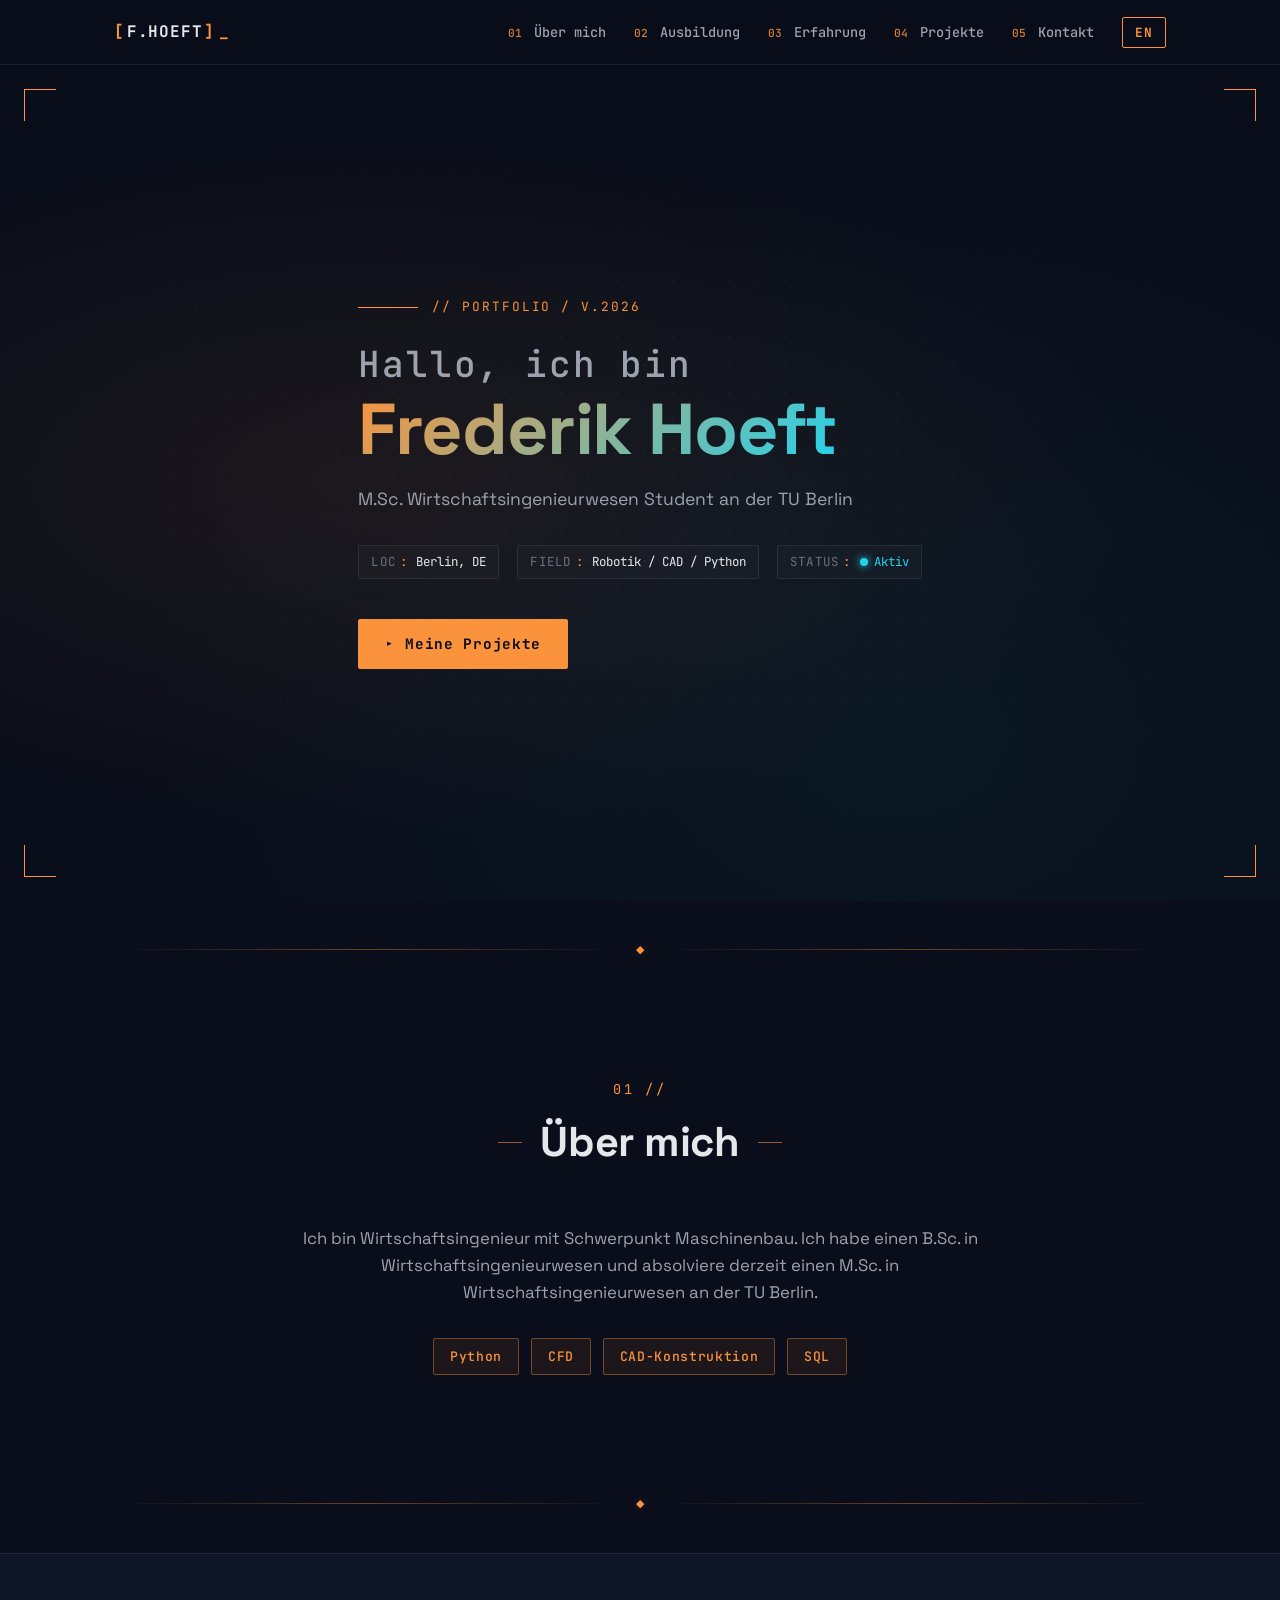
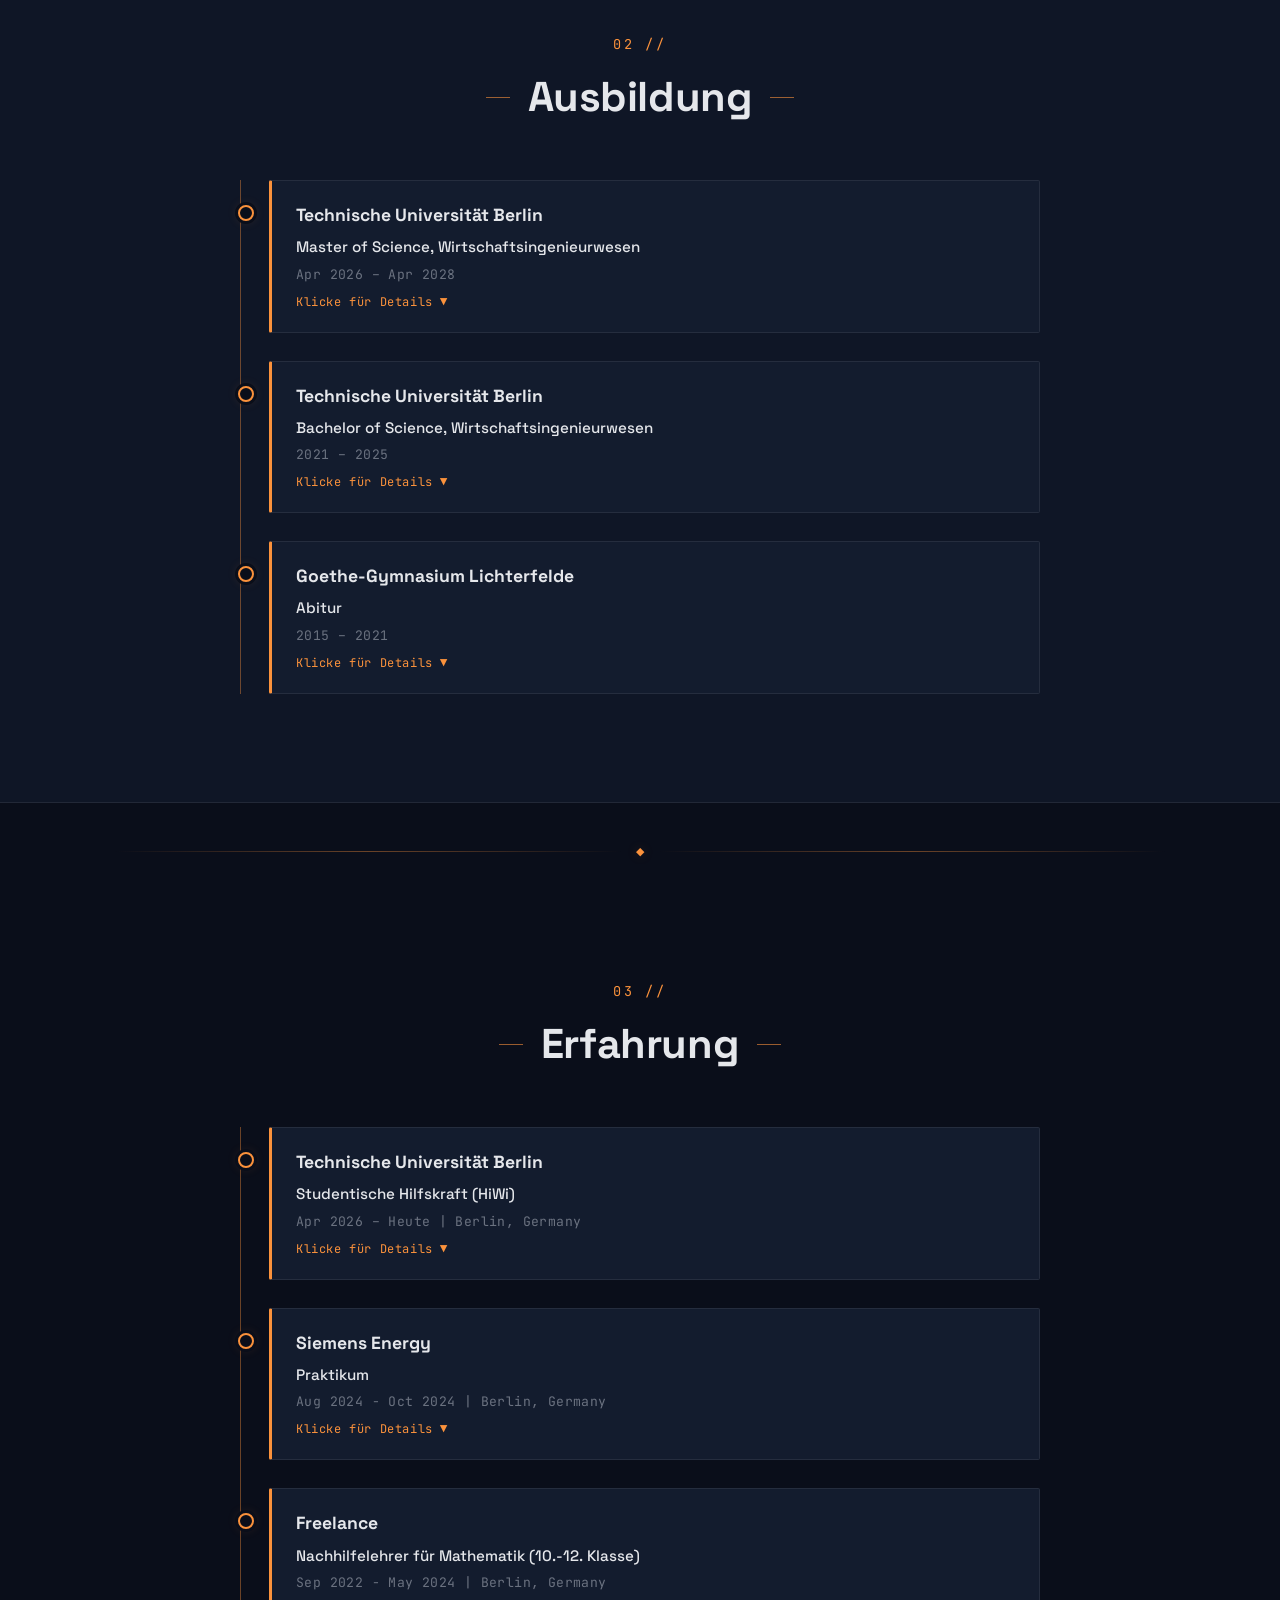
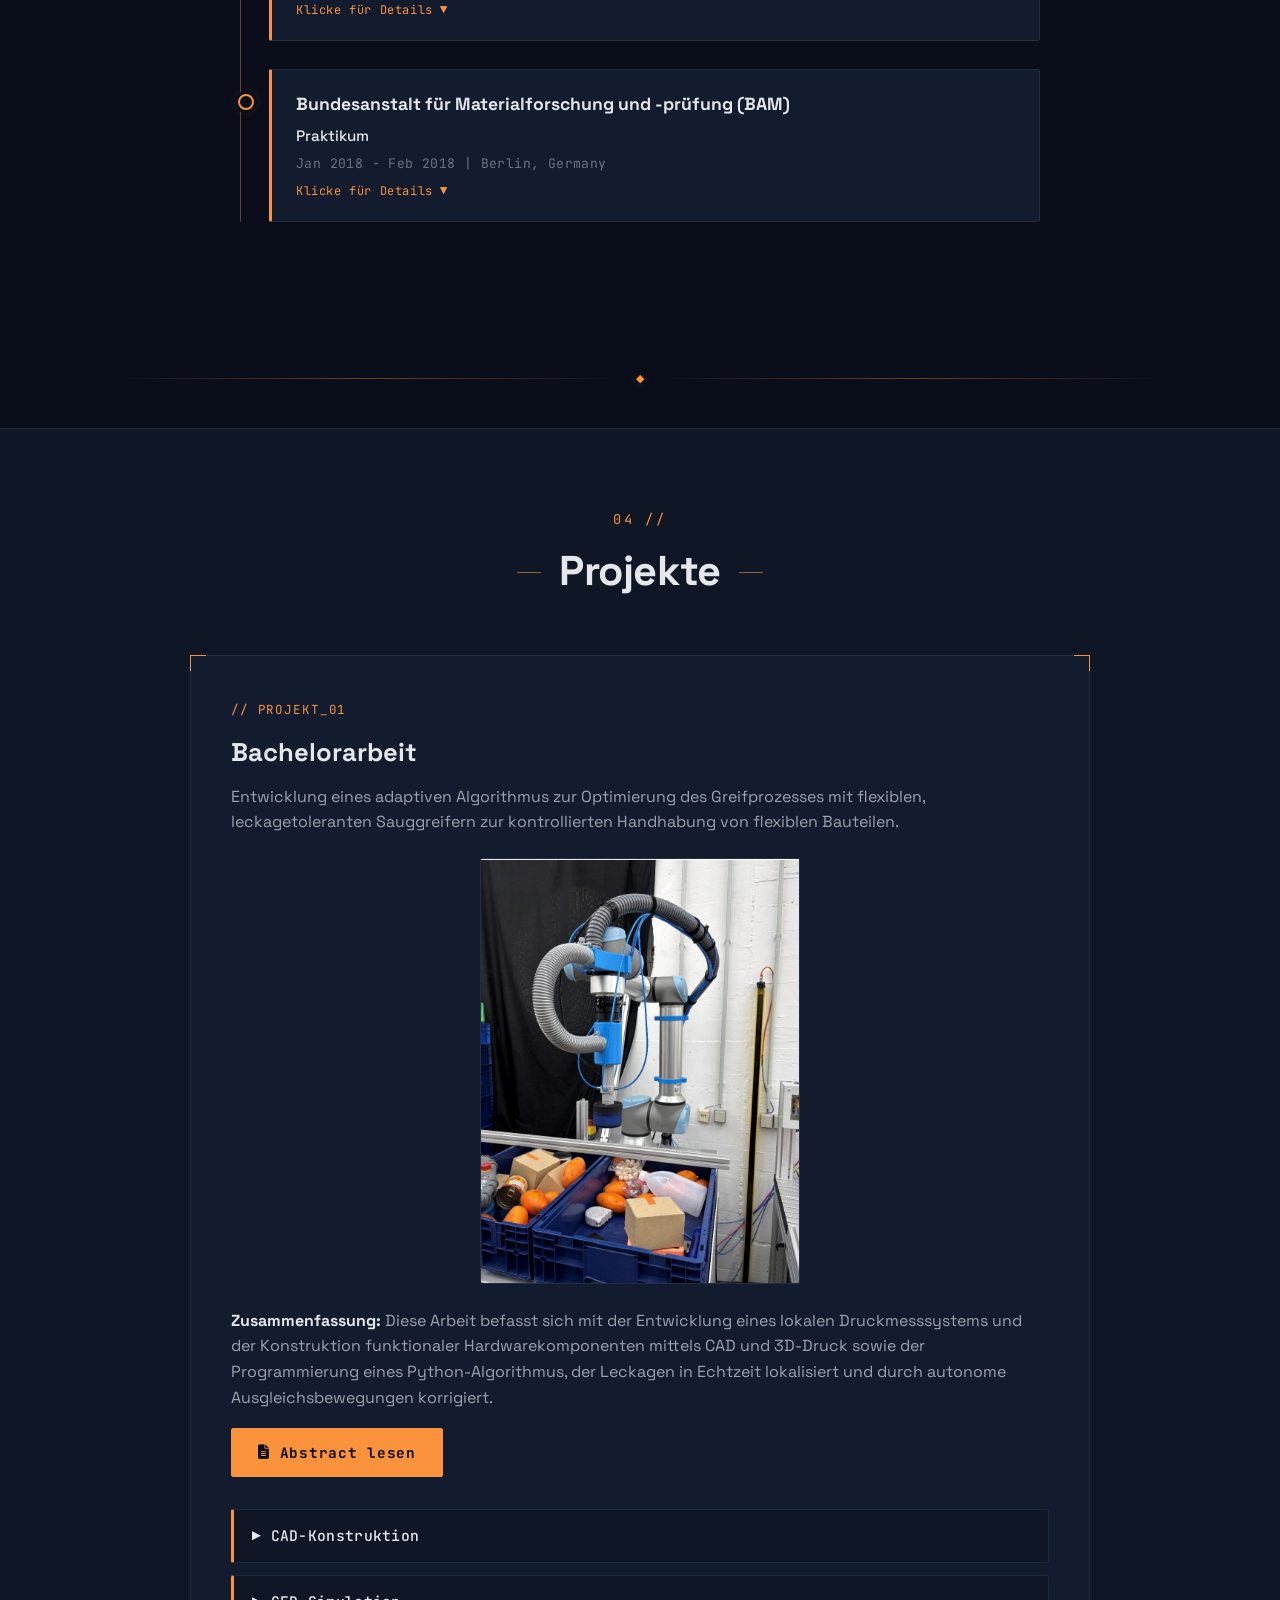
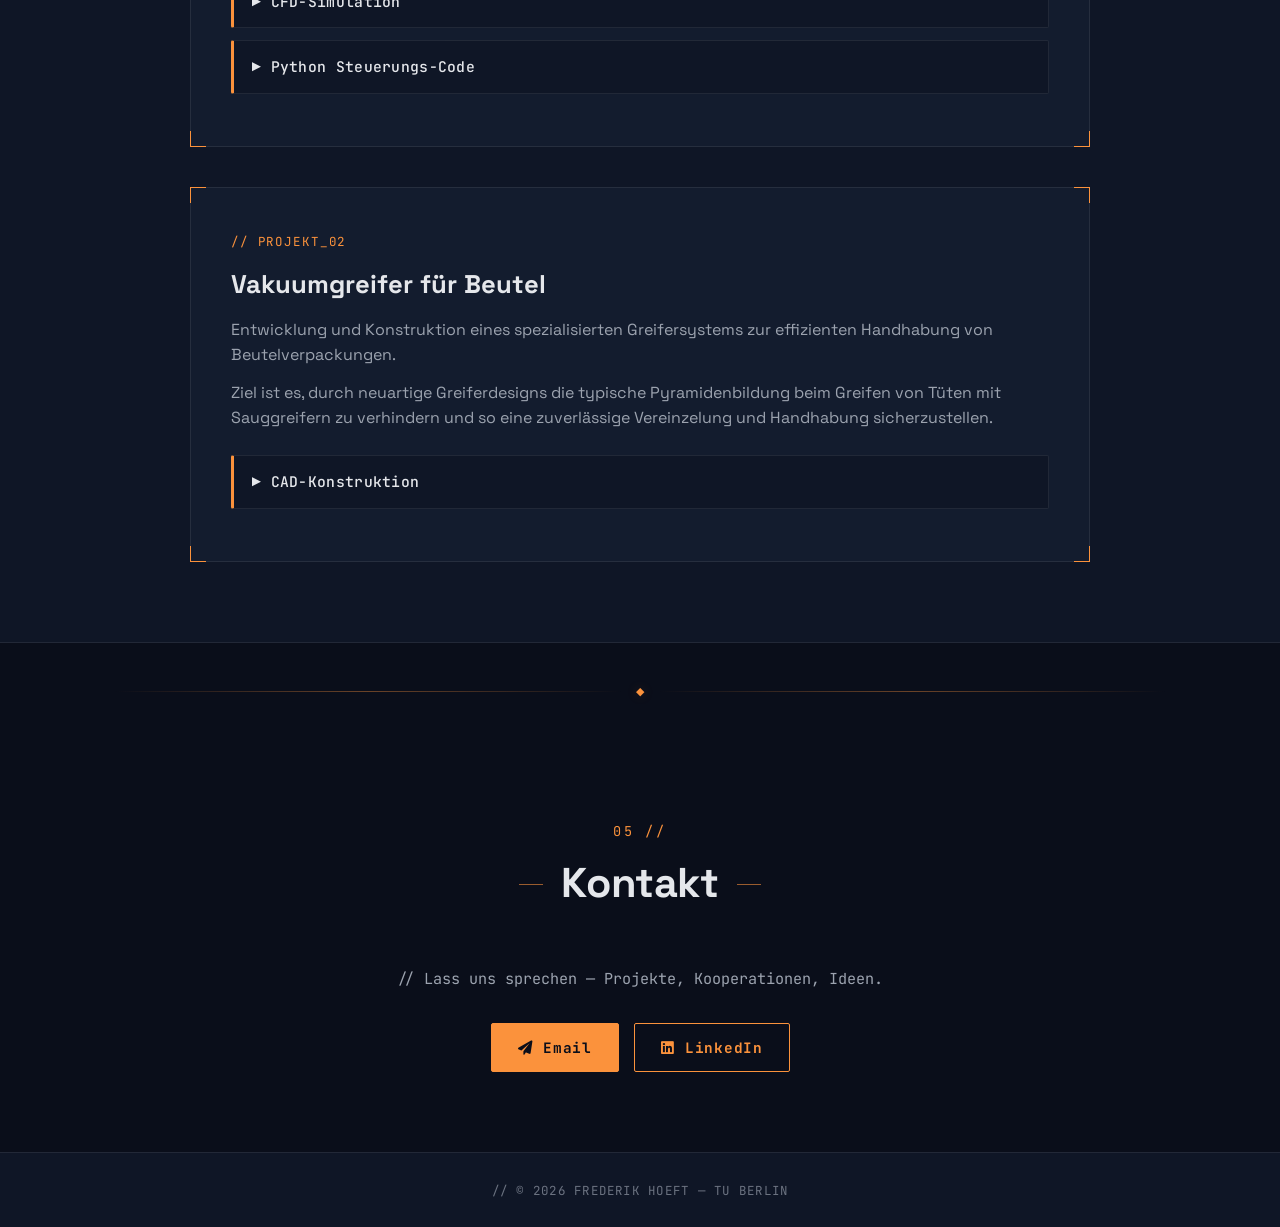
==== index.html @ 3a2a7311 "neue Bilder" ====
<!DOCTYPE html>
<html lang="de">
<head>
    <meta charset="UTF-8">
    <meta name="viewport" content="width=device-width, initial-scale=1.0">
    <title data-de="Frederik Hoeft - Ingenieur-Portfolio" data-en="Frederik Hoeft - Engineering Portfolio">Frederik Hoeft - Ingenieur-Portfolio</title>

    <link rel="icon" href="assets/logo-fh.svg" type="image/svg+xml">

    <link rel="preconnect" href="https://fonts.googleapis.com">
    <link rel="preconnect" href="https://fonts.gstatic.com" crossorigin>
    <link href="https://fonts.googleapis.com/css2?family=JetBrains+Mono:wght@400;500;700&family=Space+Grotesk:wght@400;500;600;700&display=swap" rel="stylesheet">

    <link rel="stylesheet" href="style.css">
    <link rel="stylesheet" href="https://cdnjs.cloudflare.com/ajax/libs/font-awesome/6.0.0/css/all.min.css">
</head>
<body>

    <div class="grid-bg" aria-hidden="true"></div>
    <div class="scan-line" aria-hidden="true"></div>

    <nav class="navbar">
        <div class="container">
            <a href="#" class="logo">
                <span class="logo-bracket">[</span>
                <span class="logo-text">F.HOEFT</span>
                <span class="logo-bracket">]</span>
                <span class="logo-cursor">_</span>
            </a>

            <div class="menu-toggle" id="mobile-menu">
                <i class="fas fa-bars"></i>
            </div>

            <ul class="nav-links">
                <li><a href="#about" data-de="Über mich" data-en="About"><span class="nav-num">01</span> Über mich</a></li>
                <li><a href="#education" data-de="Ausbildung" data-en="Education"><span class="nav-num">02</span> Ausbildung</a></li>
                <li><a href="#experience" data-de="Erfahrung" data-en="Experience"><span class="nav-num">03</span> Erfahrung</a></li>
                <li><a href="#projects" data-de="Projekte" data-en="Projects"><span class="nav-num">04</span> Projekte</a></li>
                <li><a href="#contact" data-de="Kontakt" data-en="Contact"><span class="nav-num">05</span> Kontakt</a></li>
                <li><button id="lang-toggle" class="lang-btn">EN</button></li>
            </ul>
        </div>
    </nav>

    <header class="hero">
        <div class="hero-corner top-left"></div>
        <div class="hero-corner top-right"></div>
        <div class="hero-corner bottom-left"></div>
        <div class="hero-corner bottom-right"></div>

        <div class="container hero-content">
            <div class="hero-meta">
                <span class="hero-meta-line"></span>
                <span class="hero-meta-text" data-de="// PORTFOLIO / V.2026" data-en="// PORTFOLIO / V.2026">// PORTFOLIO / V.2026</span>
            </div>
            <h1>
                <span class="hero-greeting" data-de="Hallo, ich bin" data-en="Hello, I'm">Hallo, ich bin</span>
                <span class="highlight">Frederik Hoeft</span>
            </h1>
            <p class="hero-sub" data-de="M.Sc. Wirtschaftsingenieurwesen Student an der TU Berlin" data-en="M.Sc. Industrial Engineering Student at TU Berlin">M.Sc. Wirtschaftsingenieurwesen Student an der TU Berlin</p>
            <div class="hero-specs">
                <span class="spec"><span class="spec-key">LOC</span><span class="spec-val">Berlin, DE</span></span>
                <span class="spec"><span class="spec-key">FIELD</span><span class="spec-val" data-de="Robotik / CAD / Python" data-en="Robotics / CAD / Python">Robotik / CAD / Python</span></span>
                <span class="spec"><span class="spec-key">STATUS</span><span class="spec-val pulse" data-de="Aktiv" data-en="Active">Aktiv</span></span>
            </div>
            <a href="#projects" class="btn" data-de="Meine Projekte" data-en="My Projects">
                <span class="btn-arrow">▸</span> Meine Projekte
            </a>
        </div>
    </header>

    <div class="section-divider" aria-hidden="true">
        <span class="divider-line"></span>
        <span class="divider-mark">◆</span>
        <span class="divider-line"></span>
    </div>

    <section id="about" class="section reveal" data-num="01">
        <div class="container">
            <div class="section-header">
                <span class="section-num">01 //</span>
                <h2 data-de="Über mich" data-en="About Me">Über mich</h2>
            </div>
            <p class="about-text" data-de="Ich bin Wirtschaftsingenieur mit Schwerpunkt Maschinenbau. Ich habe einen B.Sc. in Wirtschaftsingenieurwesen und absolviere derzeit einen M.Sc. in Wirtschaftsingenieurwesen an der TU Berlin." data-en="I am an Industrial Engineer with a focus on Mechanical Engineering. I hold a B.Sc. in Industrial Engineering and am currently pursuing an M.Sc. in Industrial Engineering at TU Berlin.">Ich bin Wirtschaftsingenieur mit Schwerpunkt Maschinenbau. Ich habe einen B.Sc. in Wirtschaftsingenieurwesen und absolviere derzeit einen M.Sc. in Wirtschaftsingenieurwesen an der TU Berlin.</p>
            <div class="skills">
                <span class="tag">Python</span>
                <span class="tag">CFD</span>
                <span class="tag" data-de="CAD-Konstruktion" data-en="CAD Design">CAD-Konstruktion</span>
                <span class="tag" data-de="SQL" data-en="SQL">SQL</span>
            </div>
        </div>
    </section>

    <div class="section-divider" aria-hidden="true">
        <span class="divider-line"></span>
        <span class="divider-mark">◆</span>
        <span class="divider-line"></span>
    </div>

    <section id="education" class="section bg-light reveal" data-num="02">
        <div class="container">
            <div class="section-header">
                <span class="section-num">02 //</span>
                <h2 data-de="Ausbildung" data-en="Education">Ausbildung</h2>
            </div>

            <div class="timeline">

                <div class="timeline-item">
                    <div class="timeline-toggle"> <h3>Technische Universität Berlin</h3>
                        <p class="role" data-de="Master of Science, Wirtschaftsingenieurwesen" data-en="Master of Science, Industrial Engineering">Master of Science, Wirtschaftsingenieurwesen</p>
                        <p class="date">Apr 2026 – Apr 2028</p>
                        <p class="click-hint" data-de="Klicke für Details ▼" data-en="Click for details ▼">Klicke für Details ▼</p>
                    </div>
                    <ul class="timeline-details" style="display: none;">
                        <li data-de="Voraussichtlicher Abschluss" data-en="Expected Graduation">Voraussichtlicher Abschluss</li>
                    </ul>
                </div>

                <div class="timeline-item">
                    <div class="timeline-toggle"> <h3>Technische Universität Berlin</h3>
                        <p class="role" data-de="Bachelor of Science, Wirtschaftsingenieurwesen" data-en="Bachelor of Science, Industrial Engineering">Bachelor of Science, Wirtschaftsingenieurwesen</p>
                        <p class="date">2021 – 2025</p>
                        <p class="click-hint" data-de="Klicke für Details ▼" data-en="Click for details ▼">Klicke für Details ▼</p>
                    </div>
                    <ul class="timeline-details" style="display: none;">
                        <li data-de="Note: 2,2" data-en="Grade: 2.2">Note: 2,2</li>
                        <li data-de="Aktivitäten und Gesellschaften: WIng AG" data-en="Activities and Societies: WIng AG">Aktivitäten und Gesellschaften: WIng AG</li>
                    </ul>
                </div>

                <div class="timeline-item">
                    <div class="timeline-toggle"> <h3>Goethe-Gymnasium Lichterfelde</h3>
                        <p class="role" data-de="Abitur" data-en="Abitur (High School Diploma)">Abitur</p>
                        <p class="date">2015 – 2021</p>
                        <p class="click-hint" data-de="Klicke für Details ▼" data-en="Click for details ▼">Klicke für Details ▼</p>
                    </div>
                    <ul class="timeline-details" style="display: none;">
                        <li data-de="Note: 2,0" data-en="Grade: 2.0">Note: 2,0</li>
                    </ul>
                </div>

            </div>
        </div>
    </section>

    <div class="section-divider" aria-hidden="true">
        <span class="divider-line"></span>
        <span class="divider-mark">◆</span>
        <span class="divider-line"></span>
    </div>

    <section id="experience" class="section reveal" data-num="03">
        <div class="container">
            <div class="section-header">
                <span class="section-num">03 //</span>
                <h2 data-de="Erfahrung" data-en="Experience">Erfahrung</h2>
            </div>

            <div class="timeline">

                <div class="timeline-item">
                    <div class="timeline-toggle"> <h3>Technische Universität Berlin</h3>
                        <p class="role" data-de="Studentische Hilfskraft (HiWi)" data-en="Student Assistant (HiWi)">Studentische Hilfskraft (HiWi)</p>
                        <p class="date">Apr 2026 – Heute | Berlin, Germany</p>
                        <p class="click-hint" data-de="Klicke für Details ▼" data-en="Click for details ▼">Klicke für Details ▼</p>
                    </div>
                    <ul class="timeline-details" style="display: none;">
                        <li data-de="Fokus auf Robotik und Python-Entwicklung" data-en="Focus on Robotics and Python development">Fokus auf Robotik und Python-Entwicklung</li>
                        <li data-de="CAD-Konstruktion und 3D-Druck von Komponenten" data-en="CAD design and 3D printing of components">CAD-Konstruktion und 3D-Druck von Komponenten</li>
                    </ul>
                </div>

                <div class="timeline-item">
                    <div class="timeline-toggle"> <h3>Siemens Energy</h3>
                        <p class="role" data-de="Praktikum" data-en="Internship">Praktikum</p>
                        <p class="date">Aug 2024 - Oct 2024 | Berlin, Germany</p>
                        <p class="click-hint" data-de="Klicke für Details ▼" data-en="Click for details ▼">Klicke für Details ▼</p>
                    </div>
                    <ul class="timeline-details" style="display: none;">
                        <li data-de="WIG-Schweißen" data-en="TIG Welding">WIG-Schweißen</li>
                        <li data-de="SLM (Selective Laser Melting)" data-en="SLM (Selective Laser Melting)">SLM (Selective Laser Melting)</li>
                        <li data-de="Laserschweißen" data-en="Laser Welding">Laserschweißen</li>
                    </ul>
                </div>

                <div class="timeline-item">
                    <div class="timeline-toggle"> <h3>Freelance</h3>
                        <p class="role" data-de="Nachhilfelehrer für Mathematik (10.-12. Klasse)" data-en="Math Tutor (Grades 10-12)">Nachhilfelehrer für Mathematik (10.-12. Klasse)</p>
                        <p class="date">Sep 2022 - May 2024 | Berlin, Germany</p>
                        <p class="click-hint" data-de="Klicke für Details ▼" data-en="Click for details ▼">Klicke für Details ▼</p>
                    </div>
                    <ul class="timeline-details" style="display: none;">
                        <li data-de="Individuelle Vorbereitung auf das Abitur" data-en="Individual preparation for high school graduation exams">Individuelle Vorbereitung auf das Abitur</li>
                        <li data-de="Erstellung von Lernmaterialien" data-en="Creation of learning materials">Erstellung von Lernmaterialien</li>
                    </ul>
                </div>

                <div class="timeline-item">
                    <div class="timeline-toggle"> <h3>Bundesanstalt für Materialforschung und -prüfung (BAM)</h3>
                        <p class="role" data-de="Praktikum" data-en="Internship">Praktikum</p>
                        <p class="date">Jan 2018 - Feb 2018 | Berlin, Germany</p>
                        <p class="click-hint" data-de="Klicke für Details ▼" data-en="Click for details ▼">Klicke für Details ▼</p>
                    </div>
                    <ul class="timeline-details" style="display: none;">
                        <li data-de="Ultraschallprüfung" data-en="Ultrasonic Testing">Ultraschallprüfung</li>
                        <li data-de="Biegeprüfungen" data-en="Bend Testing">Biegeprüfungen</li>
                        <li data-de="Brandprüfungen" data-en="Fire Testing">Brandprüfungen</li>
                    </ul>
                </div>

            </div>
        </div>
    </section>

    <div class="section-divider" aria-hidden="true">
        <span class="divider-line"></span>
        <span class="divider-mark">◆</span>
        <span class="divider-line"></span>
    </div>

    <section id="projects" class="section bg-light reveal" data-num="04">
        <div class="container">
            <div class="section-header">
                <span class="section-num">04 //</span>
                <h2 data-de="Projekte" data-en="Projects">Projekte</h2>
            </div>

            <div class="project-full">
                <div class="project-corner tl"></div>
                <div class="project-corner tr"></div>
                <div class="project-corner bl"></div>
                <div class="project-corner br"></div>

                <span class="project-tag" data-de="// PROJEKT_01" data-en="// PROJECT_01">// PROJEKT_01</span>
                <h3 class="project-title" data-de="Bachelorarbeit" data-en="Bachelor Thesis">Bachelorarbeit</h3>
                <h3 class="project-subtitle" data-de="Entwicklung eines adaptiven Algorithmus zur Optimierung des Greifprozesses mit flexiblen, leckagetoleranten Sauggreifern zur kontrollierten Handhabung von flexiblen Bauteilen." data-en="Development of an adaptive algorithm to optimize the gripping process with flexible, leakage-tolerant suction grippers for controlled handling of flexible components.">Entwicklung eines adaptiven Algorithmus zur Optimierung des Greifprozesses mit flexiblen, leckagetoleranten Sauggreifern zur kontrollierten Handhabung von flexiblen Bauteilen.</h3>

                <img src="assets/Roboter.png" alt="Roboter Setup" class="robot-img">

                <p id="thesis-overview" data-de="Zusammenfassung: Diese Arbeit befasst sich mit der Entwicklung eines lokalen Druckmesssystems und der Konstruktion funktionaler Hardwarekomponenten mittels CAD und 3D-Druck sowie der Programmierung eines Python-Algorithmus, der Leckagen in Echtzeit lokalisiert und durch autonome Ausgleichsbewegungen korrigiert." data-en="Overview: This thesis focuses on the development of a local pressure measurement system, the CAD design and 3D printing of functional components, and the implementation of a Python algorithm that enables real-time leakage localization and autonomous compensatory movements.">
                    <strong>Zusammenfassung:</strong> Diese Arbeit befasst sich mit der Entwicklung eines lokalen Druckmesssystems und der Konstruktion funktionaler Hardwarekomponenten mittels CAD und 3D-Druck sowie der Programmierung eines Python-Algorithmus, der Leckagen in Echtzeit lokalisiert und durch autonome Ausgleichsbewegungen korrigiert.
                </p>

                <div class="project-actions">
                    <a href="abstract.html" class="btn" target="_blank"><i class="fas fa-file-alt"></i> <span data-de="Abstract lesen" data-en="Read Abstract">Abstract lesen</span></a>
                </div>

                <div class="project-sub-sections">

                    <div class="sub-section">
                        <h4 class="sub-toggle" data-de="▶ CAD-Konstruktion" data-en="▶ CAD Design">▶ CAD-Konstruktion</h4>
                        <div class="sub-content" style="display: none;">
                            <p data-de="Konstruktion in Siemens NX & Solid Edge, anschließend 3D-gedruckt." data-en="Designed in Siemens NX & Solid Edge, then 3D printed.">Konstruktion in Siemens NX & Solid Edge, anschließend 3D-gedruckt.</p>
                            <div class="sub-images">
                                <figure class="cad-figure cad-figure-1">
                                    <img src="assets/CAD1.png" alt="CAD-Konstruktion 1">
                                </figure>
                                <figure class="cad-figure cad-figure-2">
                                    <img src="assets/CAD2.png" alt="CAD-Konstruktion 2">
                                </figure>
                            </div>
                        </div>
                    </div>

                    <div class="sub-section">
                        <h4 class="sub-toggle" data-de="▶ CFD-Simulation" data-en="▶ CFD Simulation">▶ CFD-Simulation</h4>
                        <div class="sub-content" style="display: none;">
                            <p data-de="Strömungssimulation in Inkscape/Ansys zur Analyse des Ansaugverhaltens." data-en="Flow simulation in Inkscape/Ansys to analyze suction behavior.">Strömungssimulation in Inkscape/Ansys zur Analyse des Ansaugverhaltens.</p>
                            <img src="assets/CFD.png" alt="CFD Simulation" class="cfd-img">
                       </div>
                    </div>

                    <div class="sub-section">
                        <h4 class="sub-toggle" data-de="▶ Python Steuerungs-Code" data-en="▶ Python Control Code">▶ Python Steuerungs-Code</h4>
                        <div class="sub-content" style="display: none;">
                            <p data-de="Auszug aus der Leckageanalyse und automatischen Roboter-Korrektur:" data-en="Excerpt from the leakage analysis and automatic robot correction:">Auszug aus der Leckageanalyse und automatischen Roboter-Korrektur:</p>
                            <pre class="inline-code"><code># Auszug: Bewertung des Griffstatus anhand der vier Drucksensoren
def check_grip_success(plc, ur_controller, current_setpoint):
    val1 = plc.read_by_name("GVL.P_in[1]") + 1
    val2 = plc.read_by_name("GVL.P_in[2]")
    val3 = plc.read_by_name("GVL.P_in[3]") - 1
    val4 = plc.read_by_name("GVL.P_in[4]")
    values = np.array([val1, val2, val3, val4])

    avg_p    = np.mean(values)
    max_diff = np.max(values) - np.min(values)
    p_ref    = get_reference_pressure(current_setpoint)
    dev_ref  = np.max(np.abs(values - p_ref))

    # Fall 1: Fehlversuch (kein Vakuum aufgebaut)
    if avg_p > -1.0 and np.all(values > -3.0):
        return "Failed", values, None

    # Leckage-Sensor identifizieren
    leak_indices         = np.where(values == np.max(values))[0]
    primary_leak_sensor  = leak_indices[0] + 1

    is_homogenous = max_diff <= 2.0
    is_near_ref   = dev_ref  <= 4.0

    # Fall 2: Vollständiger, sauberer Griff
    if is_homogenous and is_near_ref:
        return "Success", values, None

    # Fall 3a: Mittige Leckage  /  Fall 3b: Seitliche Leckage
    if is_homogenous and not is_near_ref:
        return "Leakage Central", values, primary_leak_sensor
    return "Leakage Side", values, primary_leak_sensor</code></pre>
                        </div>
                    </div>

                </div>
            </div>

            <div class="project-full" style="margin-top: 40px;">
                <div class="project-corner tl"></div>
                <div class="project-corner tr"></div>
                <div class="project-corner bl"></div>
                <div class="project-corner br"></div>

                <span class="project-tag" data-de="// PROJEKT_02" data-en="// PROJECT_02">// PROJEKT_02</span>
                <h3 class="project-title" data-de="Vakuumgreifer für Beutel" data-en="Vacuum Gripper for Bags">Vakuumgreifer für Beutel</h3>
                <p data-de="Entwicklung und Konstruktion eines spezialisierten Greifersystems zur effizienten Handhabung von Beutelverpackungen." data-en="Development and design of a specialized gripper system for efficient handling of bag packaging.">Entwicklung und Konstruktion eines spezialisierten Greifersystems zur effizienten Handhabung von Beutelverpackungen.</p>
                <p style="margin-top: 12px;" data-de="Ziel ist es, durch neuartige Greiferdesigns die typische Pyramidenbildung beim Greifen von Tüten mit Sauggreifern zu verhindern und so eine zuverlässige Vereinzelung und Handhabung sicherzustellen." data-en="The goal is to prevent the typical pyramid formation that occurs when gripping bags with suction grippers, by exploring novel gripper designs that ensure reliable singulation and handling.">Ziel ist es, durch neuartige Greiferdesigns die typische Pyramidenbildung beim Greifen von Tüten mit Sauggreifern zu verhindern und so eine zuverlässige Vereinzelung und Handhabung sicherzustellen.</p>

                <div class="project-sub-sections" style="margin-top: 24px;">
                    <div class="sub-section">
                        <h4 class="sub-toggle" data-de="▶ CAD-Konstruktion" data-en="▶ CAD Design">▶ CAD-Konstruktion</h4>
                        <div class="sub-content" style="display: none;">
                            <p data-de="Konstruktionszeichnungen des neuartigen Sauggreifers — Draufsicht und Schnittansicht mit Gewinde- und Lagerdetails." data-en="Engineering drawings of the novel suction gripper — top view and cross-section showing thread and bearing details.">Konstruktionszeichnungen des neuartigen Sauggreifers — Draufsicht und Schnittansicht mit Gewinde- und Lagerdetails.</p>
                            <div class="sub-images">
                                <figure class="cad-figure cad-figure-1">
                                    <img src="assets/Beutelgreifer_CAD1.png" alt="Beutelgreifer CAD - Draufsicht">
                                </figure>
                                <figure class="cad-figure cad-figure-2">
                                    <img src="assets/Beutelgreifer_CAD2.png" alt="Beutelgreifer CAD - Schnittansicht">
                                </figure>
                            </div>
                        </div>
                    </div>
                </div>
            </div>
        </div>
    </section>

    <div class="section-divider" aria-hidden="true">
        <span class="divider-line"></span>
        <span class="divider-mark">◆</span>
        <span class="divider-line"></span>
    </div>

    <section id="contact" class="section reveal" data-num="05">
        <div class="container">
            <div class="section-header">
                <span class="section-num">05 //</span>
                <h2 data-de="Kontakt" data-en="Get In Touch">Kontakt</h2>
            </div>

            <p class="contact-tagline" data-de="// Lass uns sprechen — Projekte, Kooperationen, Ideen." data-en="// Let's talk — projects, collaborations, ideas.">// Lass uns sprechen — Projekte, Kooperationen, Ideen.</p>

            <div class="contact-buttons">
                <a href="mailto:frederik272003@web.de" class="btn">
                    <i class="fas fa-paper-plane"></i> Email
                </a>
                <a href="https://www.linkedin.com/in/frederik-hoeft-b9547b310/" target="_blank" class="btn btn-outline">
                    <i class="fab fa-linkedin"></i> LinkedIn
                </a>
            </div>
        </div>
    </section>

    <footer class="site-footer">
        <div class="container">
            <span class="footer-line">// © 2026 FREDERIK HOEFT — TU BERLIN</span>
        </div>
    </footer>

    <script src="script.js"></script>
</body>
</html>
---- style.css ----
﻿/* =========================================
   ENGINEERING PORTFOLIO — F.HOEFT
   Aesthetic: technical / blueprint / dark
   ========================================= */

:root {
    --bg: #0a0e1a;
    --bg-2: #0f1626;
    --surface: #131c2e;
    --surface-2: #1a2238;
    --line: rgba(255, 255, 255, 0.08);
    --line-strong: rgba(251, 146, 60, 0.4);
    --primary: #fb923c;        /* CAD / engineering amber */
    --primary-hot: #f97316;
    --primary-glow: rgba(251, 146, 60, 0.18);
    --accent: #22d3ee;         /* technical cyan */
    --text: #e5e7eb;
    --text-muted: #9ca3af;
    --text-faint: #6b7280;
    --danger: #ef4444;
    --mono: 'JetBrains Mono', 'Courier New', monospace;
    --sans: 'Space Grotesk', 'Segoe UI', Tahoma, sans-serif;
}

* {
    margin: 0;
    padding: 0;
    box-sizing: border-box;
}

html {
    scroll-behavior: smooth;
}

body {
    font-family: var(--sans);
    line-height: 1.6;
    color: var(--text);
    background: var(--bg);
    overflow-x: hidden;
    position: relative;
}

/* Subtle dot-grid background */
.grid-bg {
    position: fixed;
    inset: 0;
    z-index: 0;
    pointer-events: none;
    background-image:
        radial-gradient(circle at 1px 1px, rgba(251, 146, 60, 0.07) 1px, transparent 0);
    background-size: 28px 28px;
    mask-image: radial-gradient(ellipse at center, black 0%, transparent 90%);
    -webkit-mask-image: radial-gradient(ellipse at center, black 0%, transparent 90%);
}

/* slow-moving scanline */
.scan-line {
    position: fixed;
    left: 0;
    right: 0;
    height: 1px;
    z-index: 1;
    pointer-events: none;
    background: linear-gradient(90deg, transparent, rgba(251, 146, 60, 0.35), transparent);
    box-shadow: 0 0 12px rgba(251, 146, 60, 0.4);
    animation: scan 12s linear infinite;
    opacity: 0.5;
}

@keyframes scan {
    0% { top: 0; }
    100% { top: 100vh; }
}

.container {
    max-width: 1100px;
    margin: 0 auto;
    padding: 0 24px;
    position: relative;
    z-index: 2;
}

/* =========================================
   NAVBAR
   ========================================= */
.navbar {
    background: rgba(10, 14, 26, 0.85);
    backdrop-filter: blur(12px);
    -webkit-backdrop-filter: blur(12px);
    border-bottom: 1px solid var(--line);
    position: sticky;
    top: 0;
    z-index: 100;
}

.navbar .container {
    display: flex;
    justify-content: space-between;
    align-items: center;
    height: 64px;
}

.logo {
    font-family: var(--mono);
    font-weight: 700;
    font-size: 1rem;
    text-decoration: none;
    color: var(--text);
    letter-spacing: 0.05em;
    display: flex;
    align-items: center;
    gap: 2px;
}

.logo-bracket {
    color: var(--primary);
}

.logo-text {
    color: var(--text);
}

.logo-cursor {
    color: var(--primary);
    animation: blink 1.1s steps(2) infinite;
    margin-left: 2px;
}

@keyframes blink {
    0%, 50% { opacity: 1; }
    51%, 100% { opacity: 0; }
}

.nav-links {
    list-style: none;
    display: flex;
    gap: 28px;
    align-items: center;
}

.nav-links a {
    text-decoration: none;
    color: var(--text-muted);
    font-family: var(--mono);
    font-size: 0.85rem;
    font-weight: 500;
    transition: color 0.25s ease;
    position: relative;
    padding-bottom: 2px;
}

.nav-links a::after {
    content: '';
    position: absolute;
    left: 0;
    bottom: -4px;
    width: 0;
    height: 1px;
    background: var(--primary);
    transition: width 0.3s ease;
}

.nav-links a:hover {
    color: var(--text);
}

.nav-links a:hover::after {
    width: 100%;
}

.nav-num {
    color: var(--primary);
    font-size: 0.7rem;
    margin-right: 4px;
    opacity: 0.85;
}

.lang-btn {
    background: transparent;
    border: 1px solid var(--primary);
    color: var(--primary);
    padding: 6px 12px;
    border-radius: 2px;
    cursor: pointer;
    font-family: var(--mono);
    font-weight: 700;
    font-size: 0.8rem;
    letter-spacing: 0.08em;
    transition: all 0.25s ease;
}

.lang-btn:hover {
    background: var(--primary);
    color: var(--bg);
    box-shadow: 0 0 16px var(--primary-glow);
}

/* =========================================
   HERO
   ========================================= */
.hero {
    min-height: calc(100vh - 64px);
    display: flex;
    align-items: center;
    justify-content: center;
    text-align: left;
    position: relative;
    overflow: hidden;
    background:
        radial-gradient(ellipse at 30% 50%, rgba(251, 146, 60, 0.08), transparent 60%),
        radial-gradient(ellipse at 70% 80%, rgba(34, 211, 238, 0.05), transparent 60%);
    padding: 80px 0;
}

.hero-corner {
    position: absolute;
    width: 32px;
    height: 32px;
    border: 1px solid var(--primary);
    z-index: 2;
}

.hero-corner.top-left { top: 24px; left: 24px; border-right: none; border-bottom: none; }
.hero-corner.top-right { top: 24px; right: 24px; border-left: none; border-bottom: none; }
.hero-corner.bottom-left { bottom: 24px; left: 24px; border-right: none; border-top: none; }
.hero-corner.bottom-right { bottom: 24px; right: 24px; border-left: none; border-top: none; }

.hero-content {
    max-width: 900px;
}

.hero-meta {
    display: flex;
    align-items: center;
    gap: 14px;
    margin-bottom: 28px;
    animation: fadeInDown 0.8s 0.1s both;
}

.hero-meta-line {
    flex: 0 0 60px;
    height: 1px;
    background: var(--primary);
}

.hero-meta-text {
    font-family: var(--mono);
    font-size: 0.8rem;
    color: var(--primary);
    letter-spacing: 0.15em;
}

.hero h1 {
    font-size: clamp(2.4rem, 6vw, 4.5rem);
    line-height: 1.05;
    font-weight: 700;
    margin-bottom: 18px;
    letter-spacing: -0.02em;
    animation: fadeInUp 0.9s 0.2s both;
}

.hero-greeting {
    display: block;
    font-size: 0.5em;
    font-family: var(--mono);
    color: var(--text-muted);
    font-weight: 500;
    margin-bottom: 8px;
    letter-spacing: 0.05em;
}

.highlight {
    background: linear-gradient(135deg, var(--primary), var(--accent));
    -webkit-background-clip: text;
    background-clip: text;
    -webkit-text-fill-color: transparent;
    color: transparent;
    position: relative;
}

.hero-sub {
    font-size: 1.1rem;
    color: var(--text-muted);
    margin-bottom: 32px;
    max-width: 640px;
    animation: fadeInUp 0.9s 0.35s both;
}

.hero-specs {
    display: flex;
    flex-wrap: wrap;
    gap: 18px;
    margin-bottom: 40px;
    animation: fadeInUp 0.9s 0.5s both;
}

.spec {
    display: inline-flex;
    align-items: center;
    gap: 8px;
    font-family: var(--mono);
    font-size: 0.78rem;
    padding: 6px 12px;
    border: 1px solid var(--line);
    background: rgba(255, 255, 255, 0.02);
    border-radius: 2px;
}

.spec-key {
    color: var(--text-faint);
    letter-spacing: 0.1em;
}

.spec-key::after {
    content: ':';
    margin-left: 4px;
    color: var(--primary);
}

.spec-val {
    color: var(--text);
}

.spec-val.pulse {
    color: var(--accent);
    position: relative;
    padding-left: 14px;
}

.spec-val.pulse::before {
    content: '';
    position: absolute;
    left: 0;
    top: 50%;
    transform: translateY(-50%);
    width: 8px;
    height: 8px;
    border-radius: 50%;
    background: var(--accent);
    box-shadow: 0 0 8px var(--accent);
    animation: livePulse 1.6s ease-in-out infinite;
}

@keyframes livePulse {
    0%, 100% { opacity: 1; box-shadow: 0 0 8px var(--accent); }
    50% { opacity: 0.4; box-shadow: 0 0 14px var(--accent); }
}

@keyframes fadeInUp {
    from { opacity: 0; transform: translateY(24px); }
    to { opacity: 1; transform: translateY(0); }
}

@keyframes fadeInDown {
    from { opacity: 0; transform: translateY(-12px); }
    to { opacity: 1; transform: translateY(0); }
}

/* =========================================
   BUTTONS
   ========================================= */
.btn {
    display: inline-flex;
    align-items: center;
    gap: 10px;
    background: var(--primary);
    color: var(--bg);
    padding: 12px 26px;
    border-radius: 2px;
    text-decoration: none;
    font-family: var(--mono);
    font-weight: 700;
    font-size: 0.9rem;
    letter-spacing: 0.05em;
    border: 1px solid var(--primary);
    cursor: pointer;
    transition: all 0.25s ease;
    position: relative;
    overflow: hidden;
}

.btn:hover {
    background: var(--primary-hot);
    box-shadow: 0 0 24px var(--primary-glow);
    transform: translateY(-2px);
}

.btn-arrow {
    display: inline-block;
    transition: transform 0.25s ease;
}

.btn:hover .btn-arrow {
    transform: translateX(3px);
}

.btn-outline {
    background: transparent;
    color: var(--primary);
}

.btn-outline:hover {
    background: var(--primary);
    color: var(--bg);
}

/* =========================================
   SECTION DIVIDERS
   ========================================= */
.section-divider {
    display: flex;
    align-items: center;
    justify-content: center;
    gap: 14px;
    padding: 40px 24px;
    max-width: 1100px;
    margin: 0 auto;
    position: relative;
    z-index: 2;
}

.divider-line {
    flex: 1;
    height: 1px;
    background: linear-gradient(90deg, transparent, var(--line-strong), transparent);
}

.divider-mark {
    color: var(--primary);
    font-size: 0.7rem;
    text-shadow: 0 0 12px var(--primary-glow);
    animation: pulseMark 3s ease-in-out infinite;
}

@keyframes pulseMark {
    0%, 100% { opacity: 0.6; transform: rotate(0deg); }
    50% { opacity: 1; transform: rotate(45deg); }
}

/* =========================================
   SECTIONS
   ========================================= */
.section {
    padding: 80px 0;
    position: relative;
    z-index: 2;
}

.bg-light {
    background: var(--bg-2);
    border-top: 1px solid var(--line);
    border-bottom: 1px solid var(--line);
}

.section-header {
    text-align: center;
    margin-bottom: 50px;
}

.section-num {
    display: block;
    font-family: var(--mono);
    color: var(--primary);
    font-size: 0.85rem;
    letter-spacing: 0.2em;
    margin-bottom: 8px;
}

h2 {
    text-align: center;
    font-size: clamp(1.8rem, 4vw, 2.6rem);
    font-weight: 700;
    letter-spacing: -0.01em;
    color: var(--text);
    position: relative;
    display: inline-block;
}

h2::before,
h2::after {
    content: '';
    position: absolute;
    top: 50%;
    width: 24px;
    height: 1px;
    background: var(--primary);
    opacity: 0.6;
}

h2::before { right: calc(100% + 18px); }
h2::after { left: calc(100% + 18px); }

.about-text {
    max-width: 720px;
    margin: 0 auto;
    text-align: center;
    color: var(--text-muted);
    font-size: 1.05rem;
}

/* =========================================
   REVEAL TRANSITIONS
   ========================================= */
.reveal {
    opacity: 0;
    transform: translateY(48px);
    transition:
        opacity 0.9s cubic-bezier(0.22, 1, 0.36, 1),
        transform 0.9s cubic-bezier(0.22, 1, 0.36, 1);
}

.reveal.is-visible {
    opacity: 1;
    transform: translateY(0);
}

/* Safety net: if JS is disabled or observer fails, show after a beat */
.no-js .reveal,
html.reveal-loaded .reveal {
    opacity: 1;
    transform: translateY(0);
}

/* Section divider scan-in */
.section-divider .divider-line {
    transform: scaleX(0.2);
    transform-origin: center;
    opacity: 0.4;
    transition: transform 1s cubic-bezier(0.22, 1, 0.36, 1), opacity 0.6s ease;
}

.section-divider .divider-mark {
    opacity: 0;
    transform: scale(0.4) rotate(-90deg);
    transition: opacity 0.6s ease 0.4s, transform 0.7s cubic-bezier(0.22, 1, 0.36, 1) 0.3s;
}

.section-divider.is-visible .divider-line {
    transform: scaleX(1);
    opacity: 1;
}

.section-divider.is-visible .divider-mark {
    opacity: 1;
    transform: scale(1) rotate(0deg);
}

.reveal.is-visible .timeline-item,
.reveal.is-visible .project-full,
.reveal.is-visible .tag,
.reveal.is-visible .contact-buttons .btn {
    animation: fadeInUp 0.7s both;
}

.reveal.is-visible .timeline-item:nth-child(1),
.reveal.is-visible .tag:nth-child(1) { animation-delay: 0.1s; }
.reveal.is-visible .timeline-item:nth-child(2),
.reveal.is-visible .tag:nth-child(2) { animation-delay: 0.2s; }
.reveal.is-visible .timeline-item:nth-child(3),
.reveal.is-visible .tag:nth-child(3) { animation-delay: 0.3s; }
.reveal.is-visible .timeline-item:nth-child(4),
.reveal.is-visible .tag:nth-child(4) { animation-delay: 0.4s; }
.reveal.is-visible .timeline-item:nth-child(5) { animation-delay: 0.5s; }

@media (prefers-reduced-motion: reduce) {
    .reveal { opacity: 1; transform: none; transition: none; }
    .scan-line, .logo-cursor { animation: none; }
}

/* =========================================
   SKILLS / TAGS
   ========================================= */
.skills {
    display: flex;
    justify-content: center;
    gap: 12px;
    flex-wrap: wrap;
    margin-top: 32px;
}

.tag {
    background: rgba(251, 146, 60, 0.08);
    color: var(--primary);
    padding: 7px 16px;
    border: 1px solid var(--line-strong);
    border-radius: 2px;
    font-family: var(--mono);
    font-size: 0.82rem;
    font-weight: 500;
    letter-spacing: 0.05em;
    transition: all 0.25s ease;
}

.tag:hover {
    background: var(--primary);
    color: var(--bg);
    box-shadow: 0 0 16px var(--primary-glow);
    transform: translateY(-2px);
}

/* =========================================
   TIMELINE
   ========================================= */
.timeline {
    max-width: 800px;
    margin: 0 auto;
    border-left: 1px solid var(--line-strong);
    padding-left: 28px;
    position: relative;
}

.timeline-item {
    margin-bottom: 28px;
    position: relative;
    background: var(--surface);
    border: 1px solid var(--line);
    border-left: 3px solid var(--primary);
    padding: 20px 24px;
    border-radius: 2px;
    transition: all 0.3s ease;
}

.timeline-item:hover {
    background: var(--surface-2);
    border-left-color: var(--accent);
    transform: translateX(4px);
    box-shadow: -4px 0 24px rgba(251, 146, 60, 0.08);
}

.timeline-item::before {
    content: '';
    position: absolute;
    left: -34px;
    top: 24px;
    width: 12px;
    height: 12px;
    background: var(--bg);
    border: 2px solid var(--primary);
    border-radius: 50%;
    box-shadow: 0 0 0 3px var(--bg), 0 0 12px var(--primary-glow);
    transition: all 0.3s ease;
}

.timeline-item:hover::before {
    background: var(--primary);
    box-shadow: 0 0 0 3px var(--bg), 0 0 16px var(--primary);
}

.timeline-toggle {
    cursor: pointer;
}

.timeline-toggle h3 {
    margin-bottom: 6px;
    color: var(--text);
    font-size: 1.1rem;
    font-weight: 700;
    transition: color 0.25s ease;
}

.timeline-toggle:hover h3 {
    color: var(--primary);
}

.timeline-item .role {
    font-weight: 500;
    color: var(--text);
    font-size: 0.95rem;
    margin-bottom: 4px;
}

.timeline-item .date {
    color: var(--text-faint);
    font-family: var(--mono);
    font-size: 0.82rem;
    letter-spacing: 0.03em;
}

.click-hint {
    font-family: var(--mono);
    font-size: 0.75rem;
    color: var(--primary);
    margin-top: 8px;
    letter-spacing: 0.05em;
}

.timeline-details {
    margin-top: 16px;
    padding-top: 16px;
    padding-left: 20px;
    border-top: 1px dashed var(--line);
    list-style: none;
    color: var(--text-muted);
}

.timeline-details li {
    margin-bottom: 6px;
    padding-left: 16px;
    position: relative;
    font-size: 0.92rem;
}

.timeline-details li::before {
    content: '▸';
    position: absolute;
    left: 0;
    color: var(--primary);
}

/* =========================================
   PROJECTS
   ========================================= */
.project-full {
    background: var(--surface);
    padding: 40px;
    border: 1px solid var(--line);
    border-radius: 2px;
    max-width: 900px;
    margin: 0 auto;
    position: relative;
}

.project-corner {
    position: absolute;
    width: 16px;
    height: 16px;
    border: 1px solid var(--primary);
    pointer-events: none;
}

.project-corner.tl { top: -1px; left: -1px; border-right: none; border-bottom: none; }
.project-corner.tr { top: -1px; right: -1px; border-left: none; border-bottom: none; }
.project-corner.bl { bottom: -1px; left: -1px; border-right: none; border-top: none; }
.project-corner.br { bottom: -1px; right: -1px; border-left: none; border-top: none; }

.project-tag {
    display: inline-block;
    font-family: var(--mono);
    font-size: 0.78rem;
    color: var(--primary);
    letter-spacing: 0.15em;
    margin-bottom: 12px;
}

.project-title {
    font-size: 1.6rem;
    color: var(--text);
    margin-bottom: 12px;
    font-weight: 700;
}

.project-subtitle {
    font-size: 1rem;
    font-weight: 400;
    color: var(--text-muted);
    margin-bottom: 24px;
    line-height: 1.55;
}

.project-full p {
    color: var(--text-muted);
}

.project-full strong {
    color: var(--text);
    font-weight: 700;
}

.project-actions {
    margin-top: 18px;
    margin-bottom: 32px;
}

.robot-img {
    width: 100%;
    max-width: 320px;
    display: block;
    margin: 24px auto;
    border-radius: 2px;
    border: 1px solid var(--line);
    filter: grayscale(0.1) contrast(1.05);
}

.cfd-img {
    width: 100%;
    max-width: 600px;
    display: block;
    margin: 12px auto;
    border-radius: 2px;
    border: 1px solid var(--line);
}

/* Sub-sections */
.project-sub-sections {
    margin-top: 24px;
}

.sub-section {
    margin-bottom: 12px;
}

.sub-toggle {
    cursor: pointer;
    background: var(--bg-2);
    padding: 14px 18px;
    border-radius: 2px;
    border: 1px solid var(--line);
    border-left: 3px solid var(--primary);
    font-family: var(--mono);
    font-weight: 500;
    font-size: 0.92rem;
    color: var(--text);
    transition: all 0.25s ease;
    user-select: none;
    letter-spacing: 0.02em;
}

.sub-toggle:hover {
    background: var(--surface-2);
    border-left-color: var(--accent);
    color: var(--primary);
}

.sub-content {
    padding: 20px;
    background: var(--bg-2);
    border: 1px solid var(--line);
    border-top: none;
    border-radius: 0 0 2px 2px;
}

.sub-images {
    display: flex;
    flex-wrap: wrap;
    justify-content: center;
    align-items: flex-start;
    gap: 24px;
    margin-top: 18px;
}

.cad-figure {
    margin: 0;
    border: 1px solid var(--line);
    background: var(--bg);
    padding: 8px;
    border-radius: 2px;
    flex: 0 1 auto;
}

.cad-figure img {
    display: block;
    width: auto;
    height: auto;
    max-width: 100%;
    object-fit: contain;
}

.cad-figure-1 img { max-height: 280px; max-width: 320px; }
.cad-figure-2 img { max-height: 220px; max-width: 260px; }

@media (max-width: 600px) {
    .cad-figure-1 img,
    .cad-figure-2 img {
        max-height: none;
        max-width: 100%;
        width: 100%;
    }
}

/* Code block */
.inline-code {
    background: #06090f;
    color: #e5e7eb;
    padding: 20px;
    border-radius: 2px;
    overflow-x: auto;
    font-family: var(--mono);
    font-size: 0.82rem;
    margin-top: 12px;
    border: 1px solid var(--line);
    border-left: 3px solid var(--accent);
    line-height: 1.55;
}

/* =========================================
   CONTACT
   ========================================= */
#contact .container {
    text-align: center;
    display: flex;
    flex-direction: column;
    align-items: center;
}

.contact-tagline {
    font-family: var(--mono);
    color: var(--text-muted);
    font-size: 0.95rem;
    margin-bottom: 32px;
}

.contact-buttons {
    display: flex;
    gap: 16px;
    justify-content: center;
    flex-wrap: wrap;
}

/* =========================================
   FOOTER
   ========================================= */
.site-footer {
    border-top: 1px solid var(--line);
    padding: 24px 0;
    text-align: center;
    position: relative;
    z-index: 2;
    background: var(--bg-2);
}

.footer-line {
    font-family: var(--mono);
    font-size: 0.78rem;
    color: var(--text-faint);
    letter-spacing: 0.1em;
}

/* =========================================
   MOBILE / HAMBURGER
   ========================================= */
.menu-toggle {
    display: none;
    font-size: 1.4rem;
    cursor: pointer;
    color: var(--primary);
}

@media (max-width: 768px) {
    .navbar .container {
        height: 60px;
    }

    .menu-toggle {
        display: block;
    }

    .nav-links {
        display: none;
        flex-direction: column;
        position: absolute;
        top: 60px;
        left: 0;
        width: 100%;
        background: rgba(10, 14, 26, 0.97);
        backdrop-filter: blur(12px);
        -webkit-backdrop-filter: blur(12px);
        border-bottom: 1px solid var(--line);
        padding: 24px 0;
        gap: 20px;
    }

    .nav-links.active {
        display: flex;
    }

    .nav-links li {
        text-align: center;
        width: 100%;
    }

    .hero {
        text-align: center;
        padding: 60px 0;
    }

    .hero-corner {
        width: 24px;
        height: 24px;
    }

    .hero-meta {
        justify-content: center;
    }

    .hero-specs {
        justify-content: center;
    }

    .section {
        padding: 60px 0;
    }

    .section-divider {
        padding: 24px 24px;
    }

    .project-full {
        padding: 24px 20px;
    }

    h2::before, h2::after {
        width: 14px;
    }

    h2::before { right: calc(100% + 10px); }
    h2::after { left: calc(100% + 10px); }

    .timeline {
        padding-left: 22px;
    }

    .timeline-item::before {
        left: -28px;
    }

    .sub-images img {
        max-width: 100%;
    }
}

@media (max-width: 480px) {
    .nav-links {
        gap: 12px;
    }

    .nav-links a {
        display: block;
        padding: 8px 0;
    }

    .timeline {
        padding-left: 18px;
    }

    .timeline-item::before {
        left: -25px;
        width: 10px;
        height: 10px;
    }

    .project-full {
        padding: 20px 16px;
    }
}
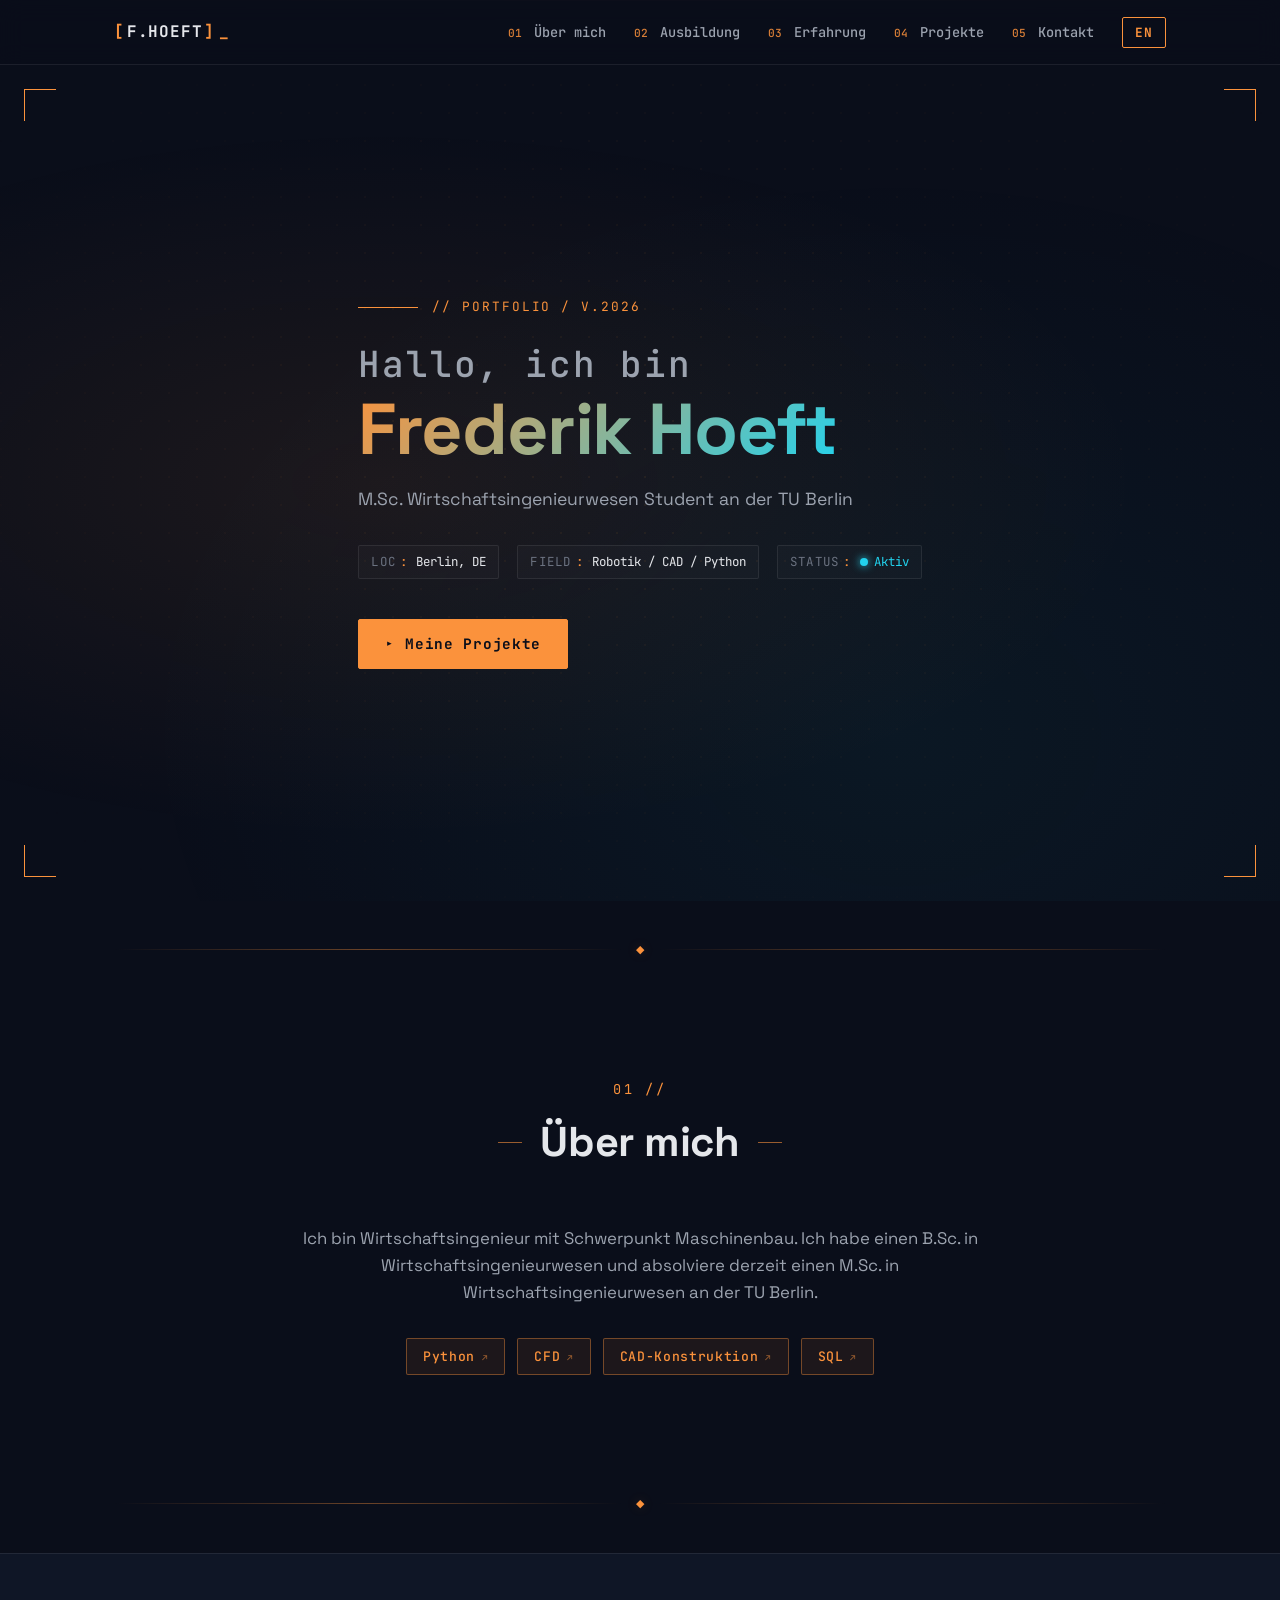
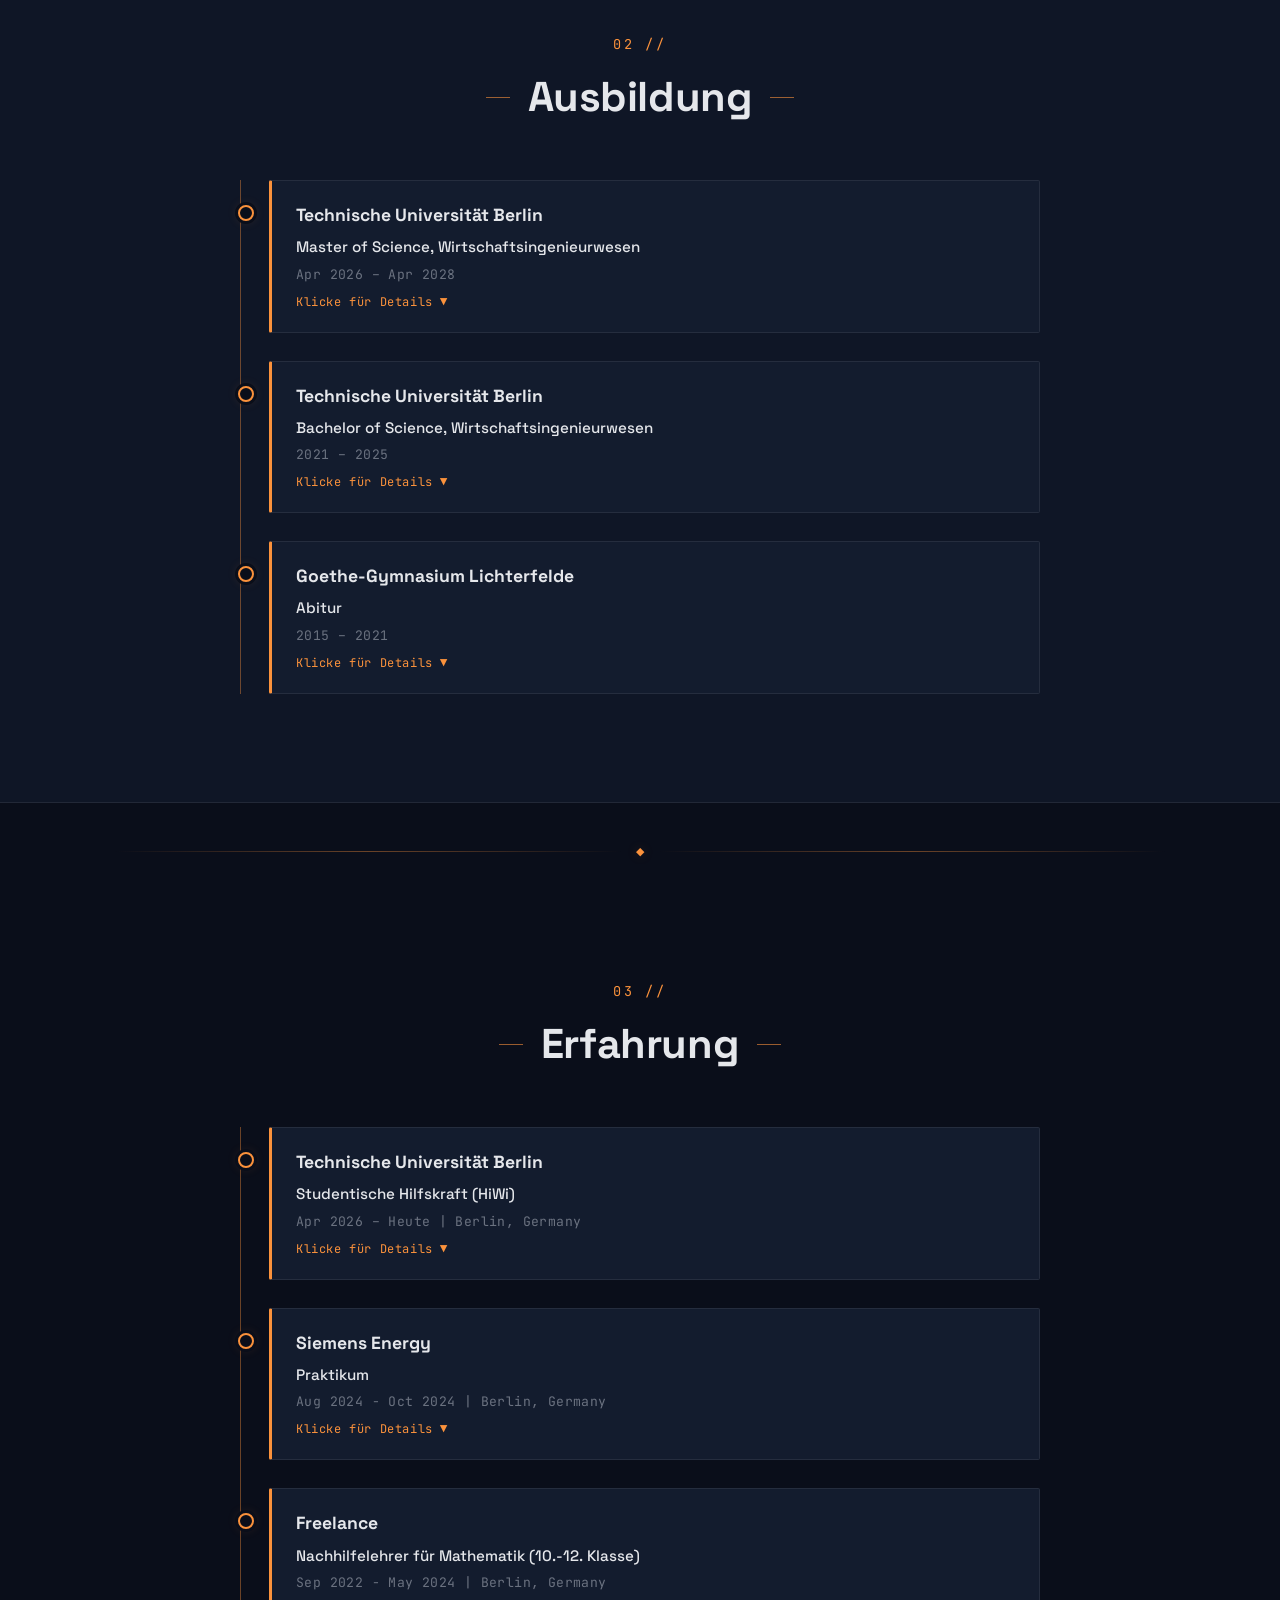
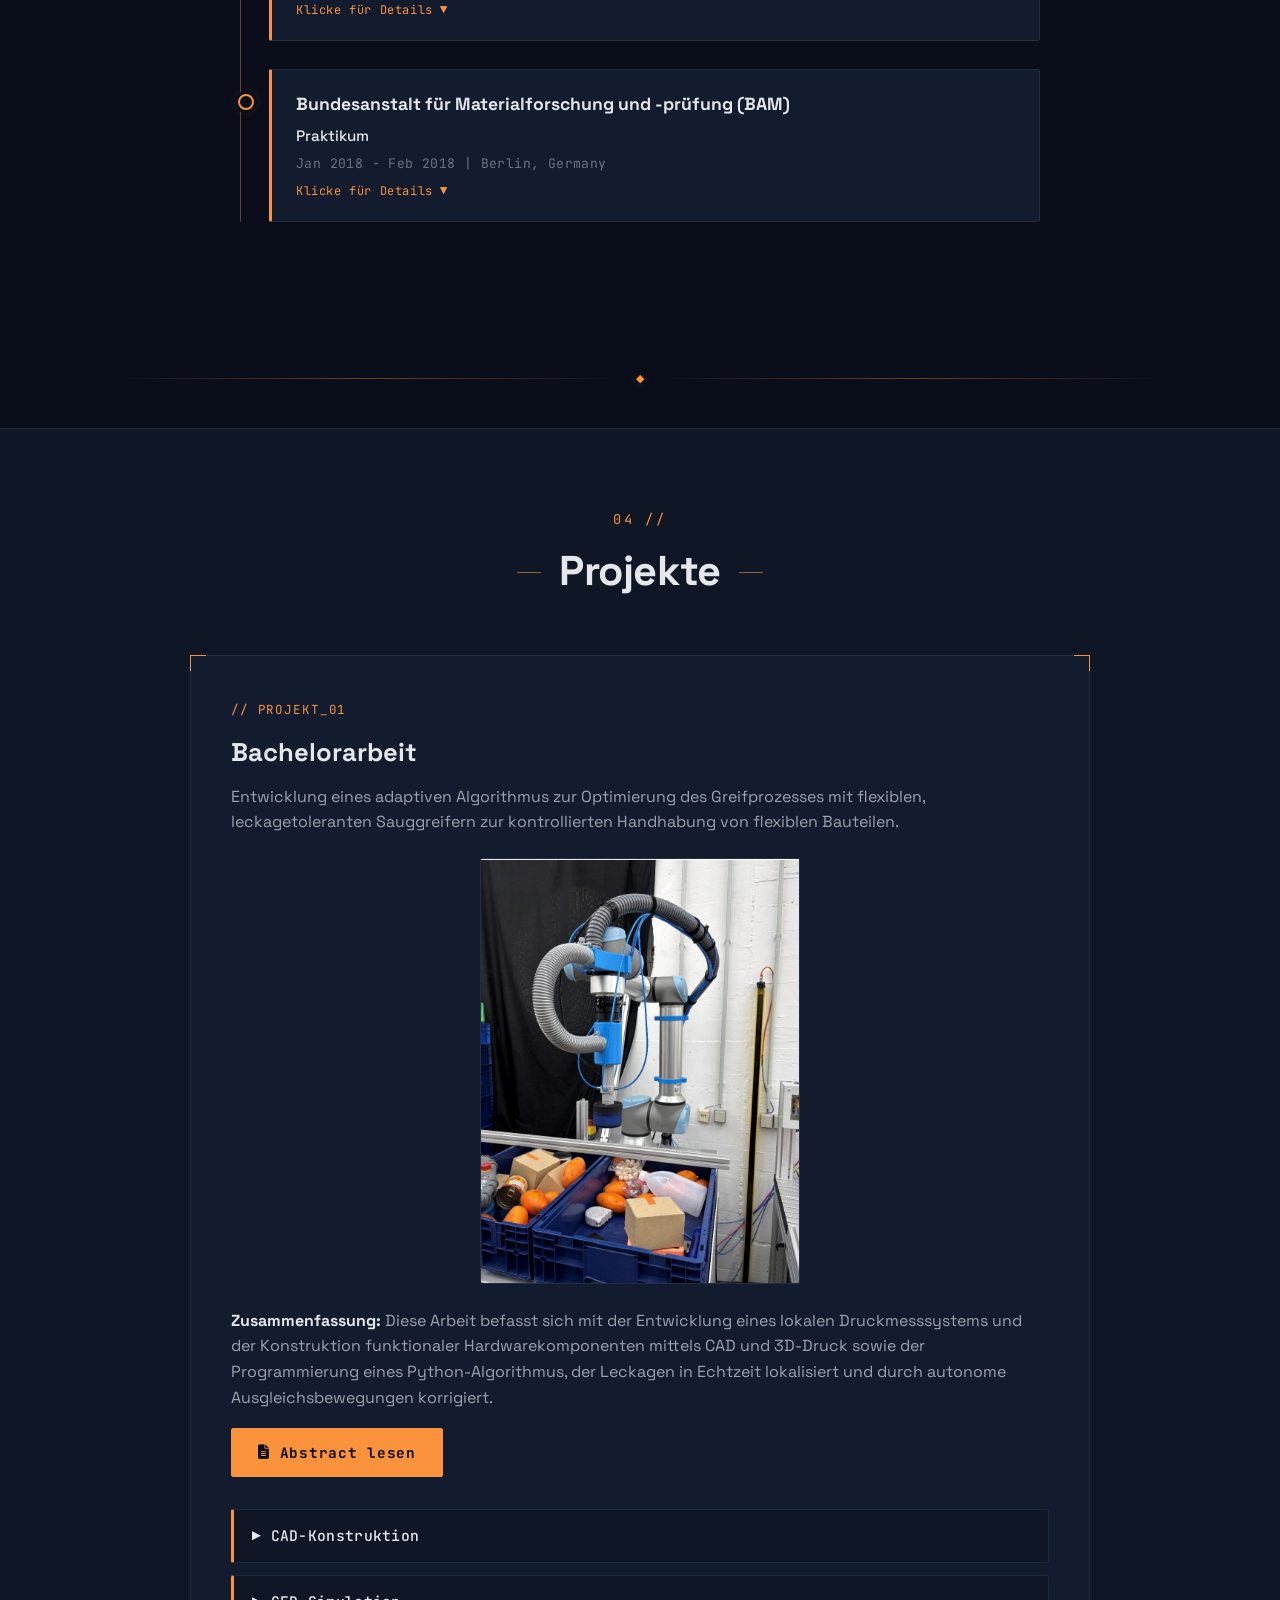
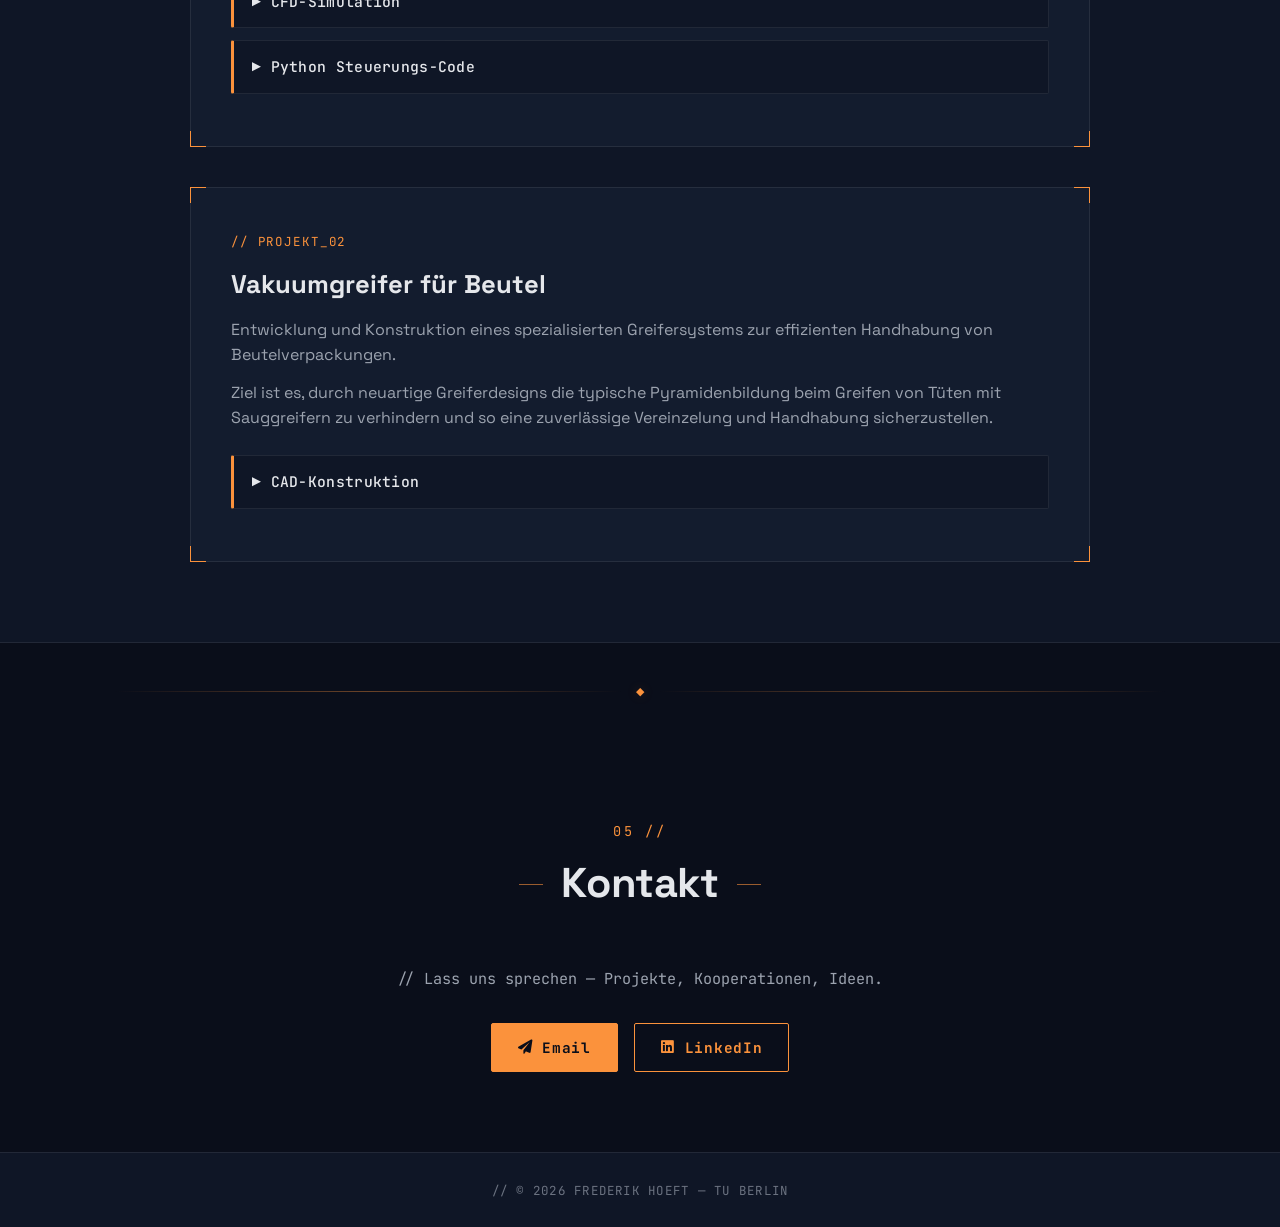
==== commit 22dfffc1: "Aboutme" ====
--- a/index.html
+++ b/index.html
@@ -84,10 +84,10 @@
             </div>
             <p class="about-text" data-de="Ich bin Wirtschaftsingenieur mit Schwerpunkt Maschinenbau. Ich habe einen B.Sc. in Wirtschaftsingenieurwesen und absolviere derzeit einen M.Sc. in Wirtschaftsingenieurwesen an der TU Berlin." data-en="I am an Industrial Engineer with a focus on Mechanical Engineering. I hold a B.Sc. in Industrial Engineering and am currently pursuing an M.Sc. in Industrial Engineering at TU Berlin.">Ich bin Wirtschaftsingenieur mit Schwerpunkt Maschinenbau. Ich habe einen B.Sc. in Wirtschaftsingenieurwesen und absolviere derzeit einen M.Sc. in Wirtschaftsingenieurwesen an der TU Berlin.</p>
             <div class="skills">
-                <span class="tag">Python</span>
-                <span class="tag">CFD</span>
-                <span class="tag" data-de="CAD-Konstruktion" data-en="CAD Design">CAD-Konstruktion</span>
-                <span class="tag" data-de="SQL" data-en="SQL">SQL</span>
+                <a href="#python-section" class="tag tag-link">Python</a>
+                <a href="#cfd-section" class="tag tag-link">CFD</a>
+                <a href="#cad-section" class="tag tag-link" data-de="CAD-Konstruktion" data-en="CAD Design">CAD-Konstruktion</a>
+                <a href="abstract.html" class="tag tag-link" target="_blank" data-de="SQL" data-en="SQL">SQL</a>
             </div>
         </div>
     </section>
@@ -249,7 +249,7 @@
 
                 <div class="project-sub-sections">
 
-                    <div class="sub-section">
+                    <div class="sub-section" id="cad-section">
                         <h4 class="sub-toggle" data-de="▶ CAD-Konstruktion" data-en="▶ CAD Design">▶ CAD-Konstruktion</h4>
                         <div class="sub-content" style="display: none;">
                             <p data-de="Konstruktion in Siemens NX & Solid Edge, anschließend 3D-gedruckt." data-en="Designed in Siemens NX & Solid Edge, then 3D printed.">Konstruktion in Siemens NX & Solid Edge, anschließend 3D-gedruckt.</p>
@@ -264,7 +264,7 @@
                         </div>
                     </div>
 
-                    <div class="sub-section">
+                    <div class="sub-section" id="cfd-section">
                         <h4 class="sub-toggle" data-de="▶ CFD-Simulation" data-en="▶ CFD Simulation">▶ CFD-Simulation</h4>
                         <div class="sub-content" style="display: none;">
                             <p data-de="Strömungssimulation in Inkscape/Ansys zur Analyse des Ansaugverhaltens." data-en="Flow simulation in Inkscape/Ansys to analyze suction behavior.">Strömungssimulation in Inkscape/Ansys zur Analyse des Ansaugverhaltens.</p>
@@ -272,7 +272,7 @@
                        </div>
                     </div>
 
-                    <div class="sub-section">
+                    <div class="sub-section" id="python-section">
                         <h4 class="sub-toggle" data-de="▶ Python Steuerungs-Code" data-en="▶ Python Control Code">▶ Python Steuerungs-Code</h4>
                         <div class="sub-content" style="display: none;">
                             <p data-de="Auszug aus der Leckageanalyse und automatischen Roboter-Korrektur:" data-en="Excerpt from the leakage analysis and automatic robot correction:">Auszug aus der Leckageanalyse und automatischen Roboter-Korrektur:</p>
--- a/style.css
+++ b/style.css
@@ -599,6 +599,18 @@
     transform: translateY(-2px);
 }
 
+a.tag-link {
+    text-decoration: none;
+    cursor: pointer;
+    display: inline-block;
+}
+
+a.tag-link::after {
+    content: " ↗";
+    font-size: 0.7em;
+    opacity: 0.6;
+}
+
 /* =========================================
    TIMELINE
    ========================================= */
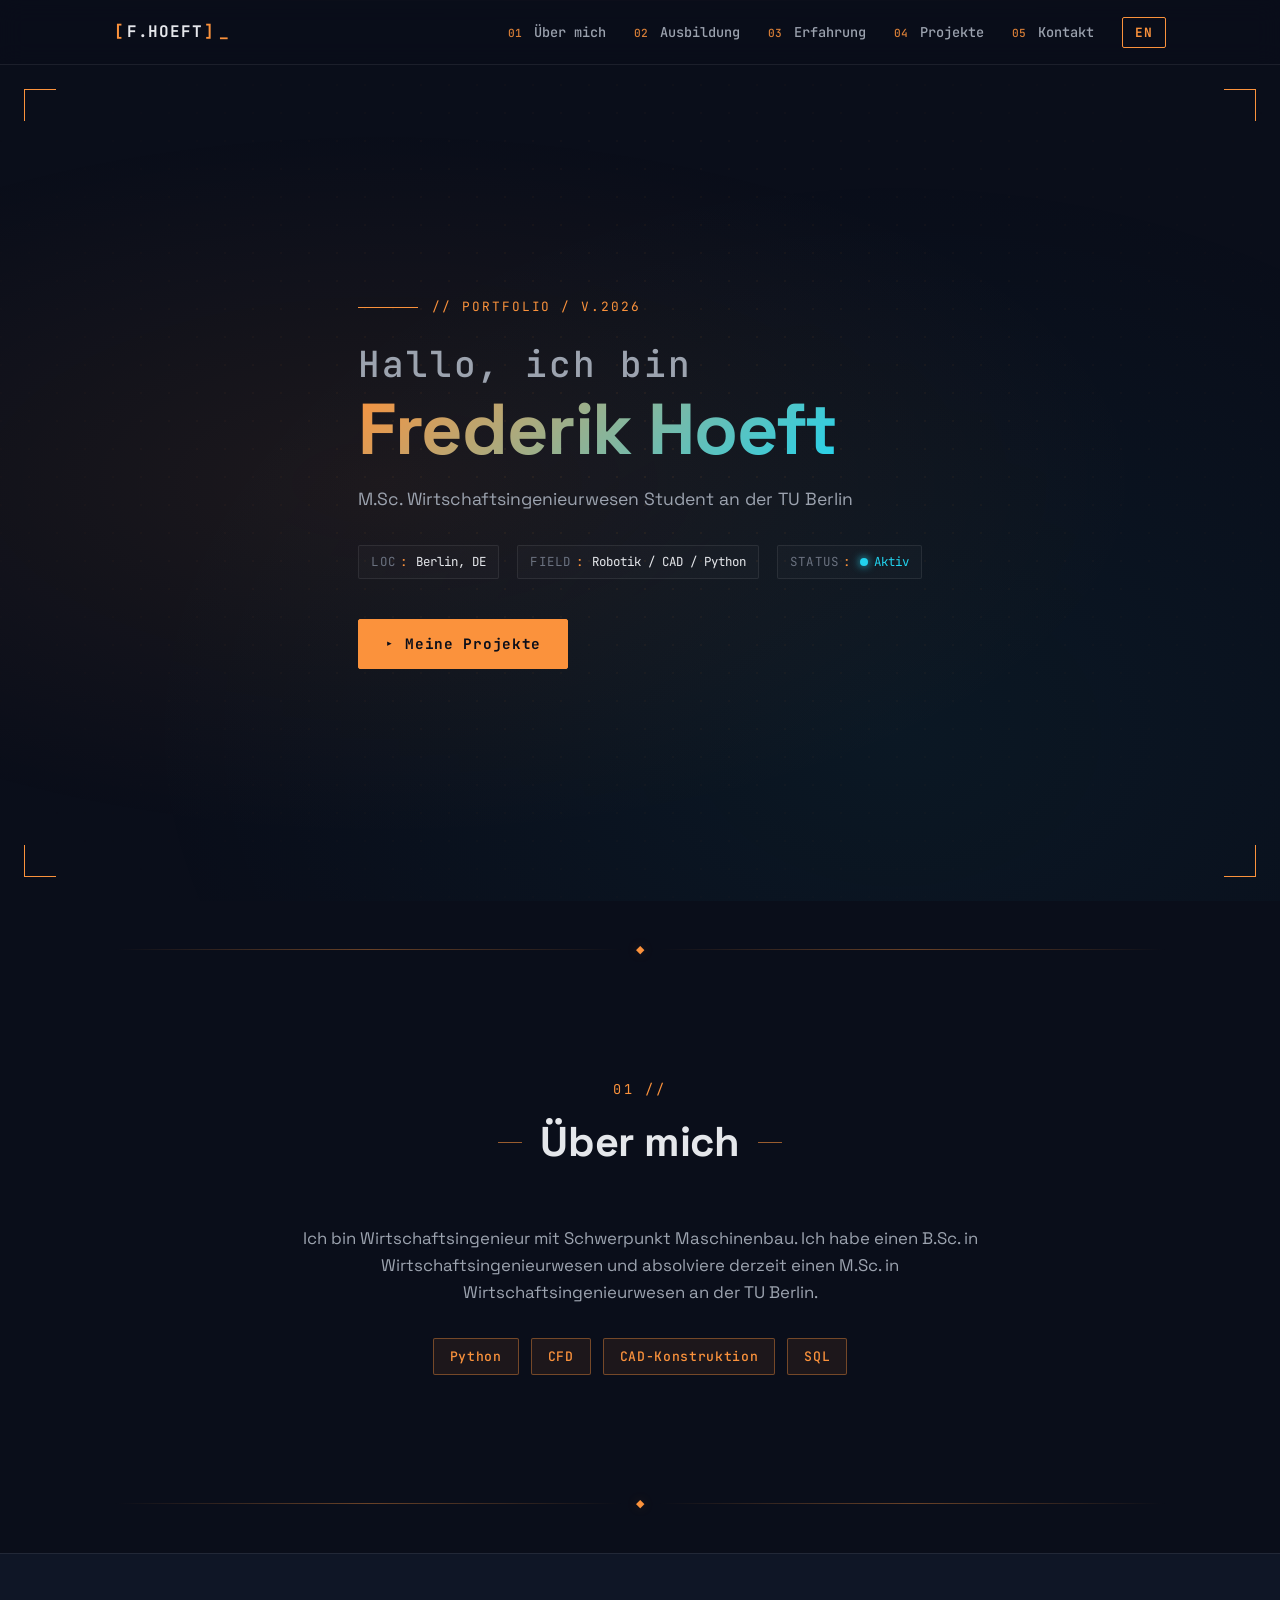
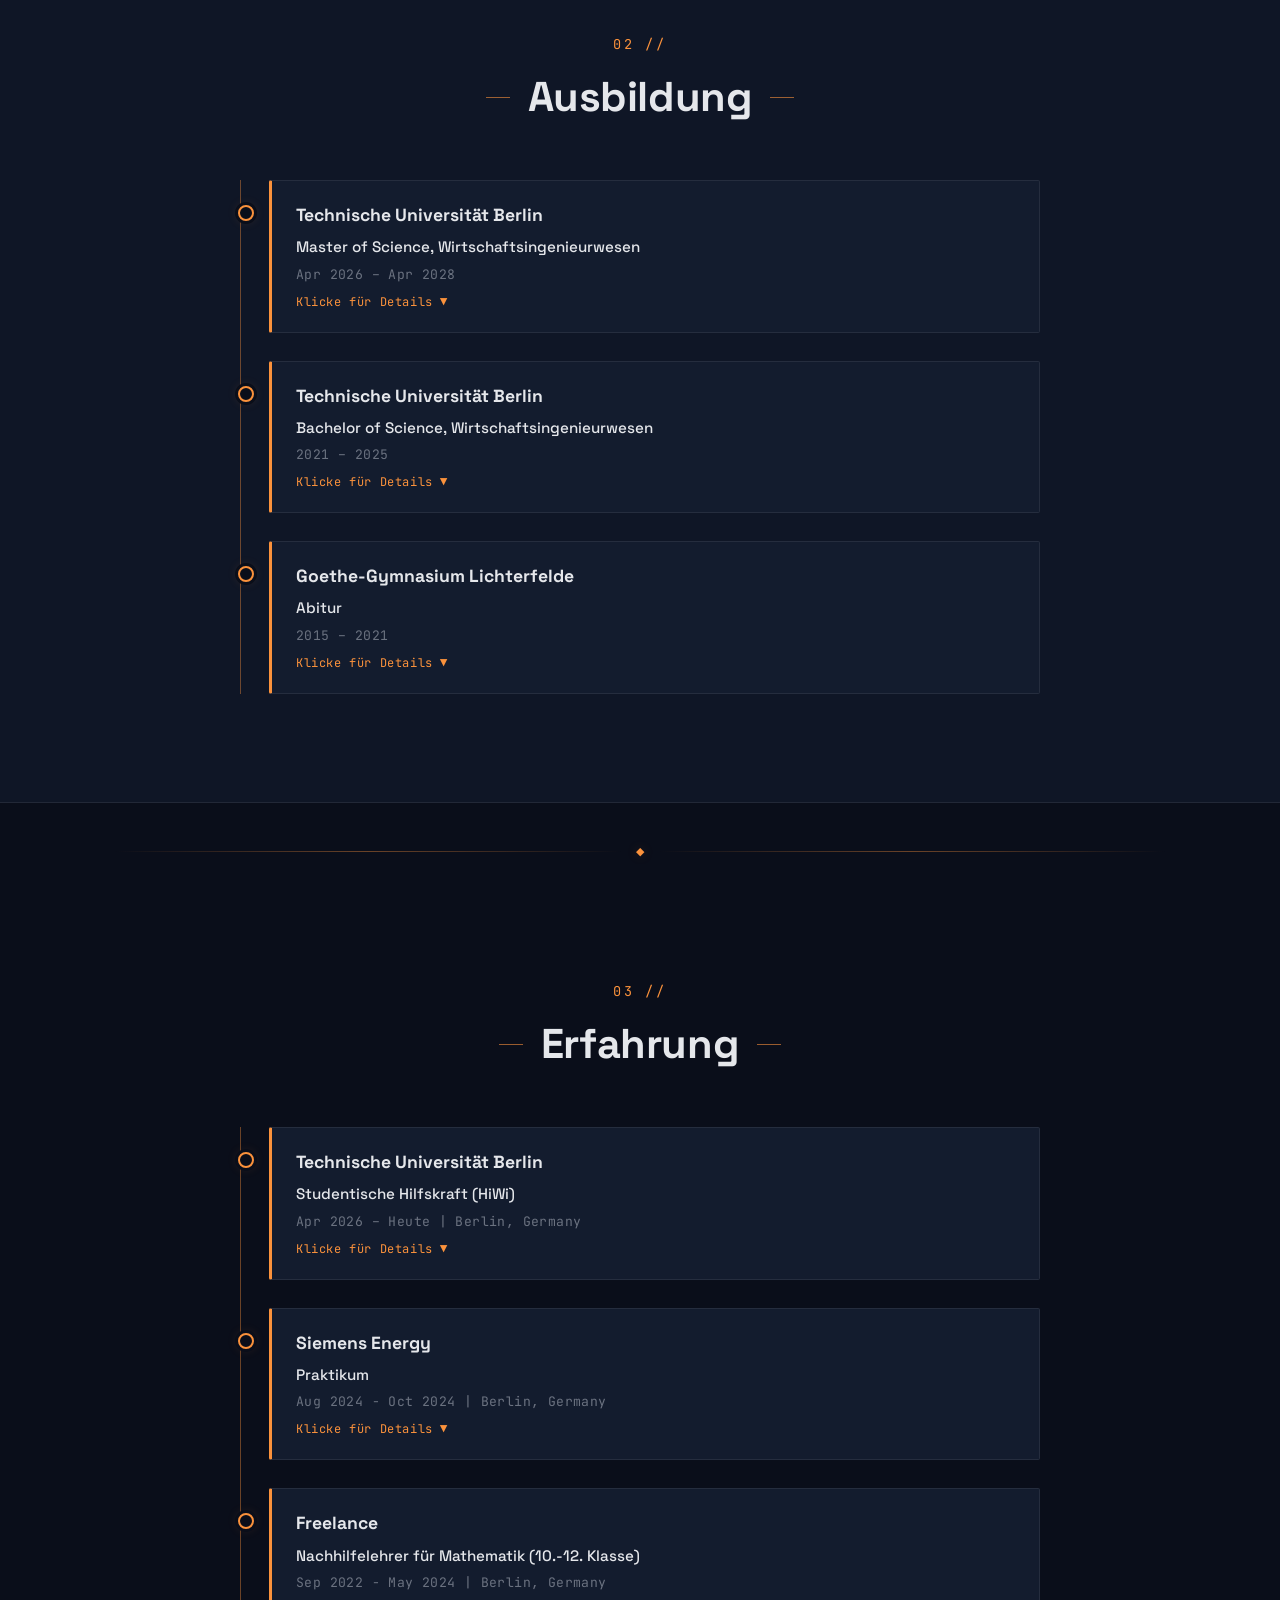
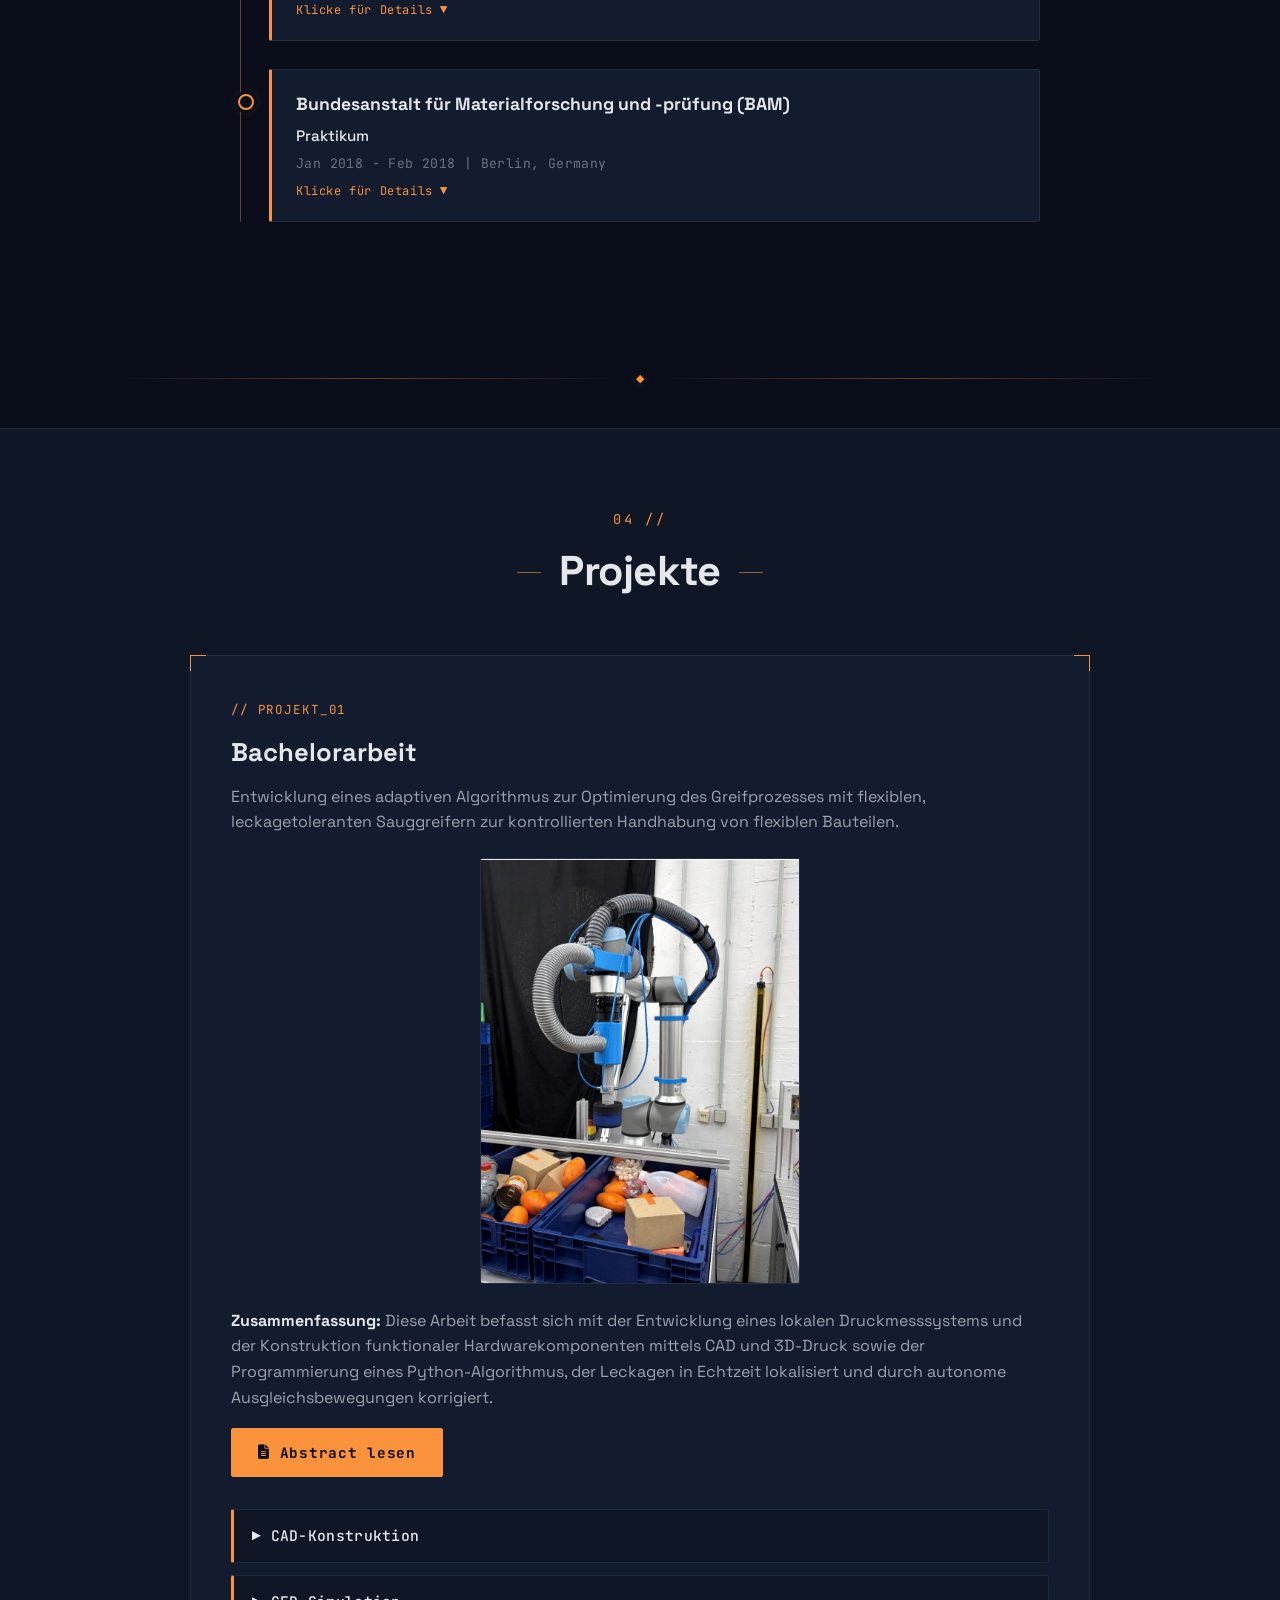
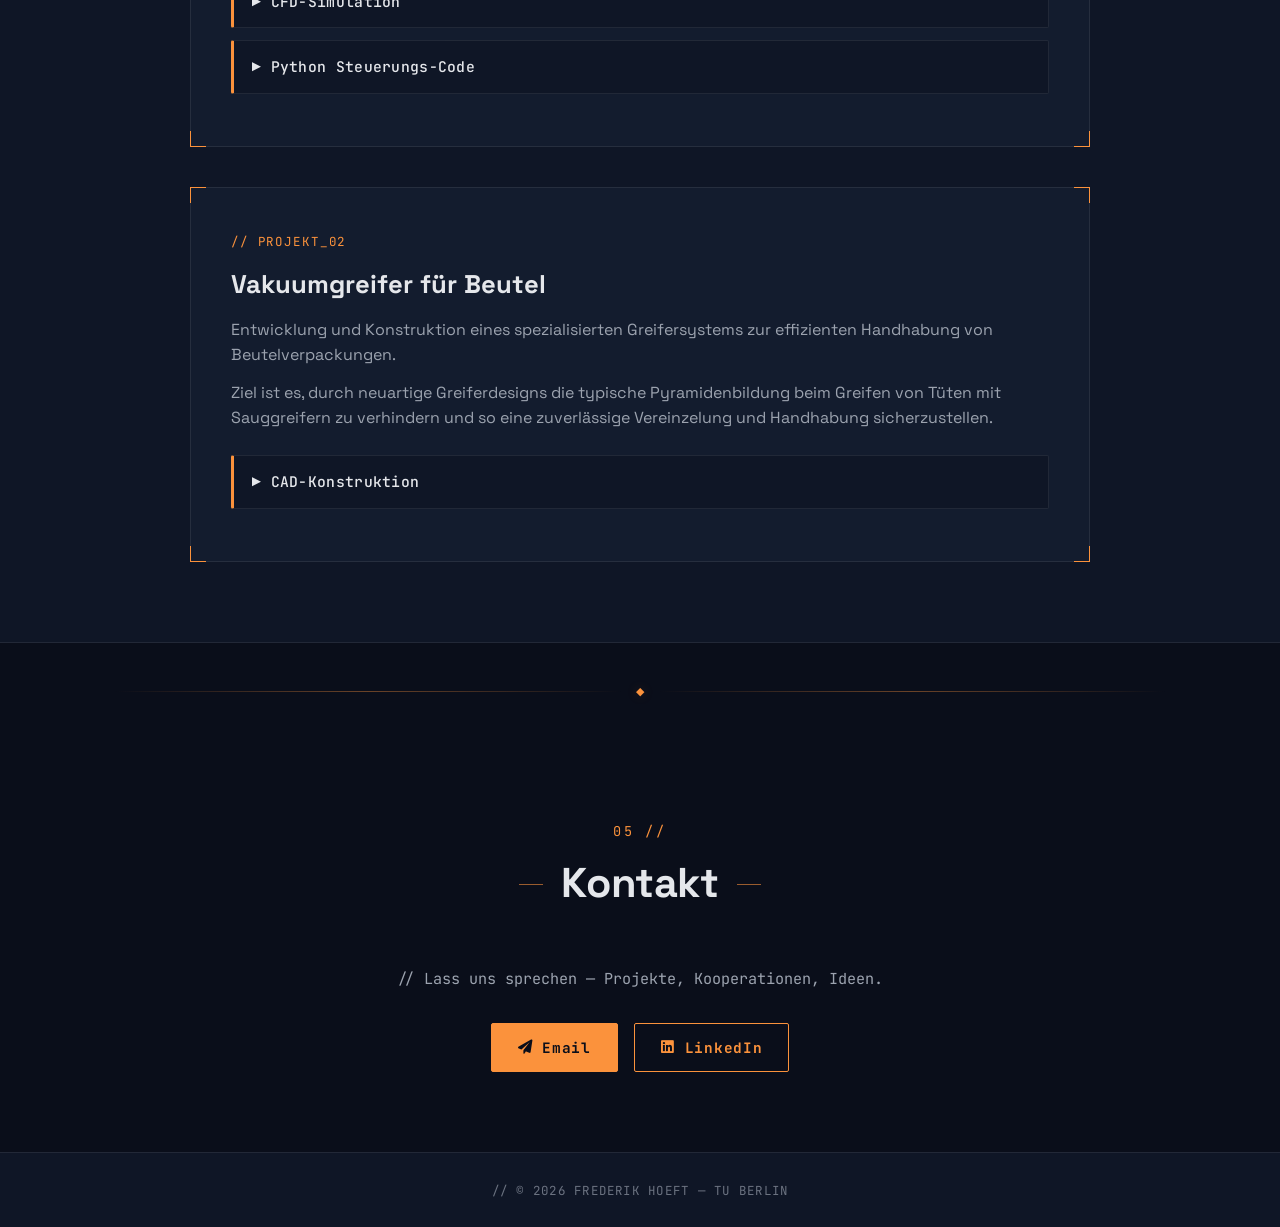
==== commit 8fd91a8c: "Aboutme" ====
--- a/index.html
+++ b/index.html
@@ -87,7 +87,7 @@
                 <a href="#python-section" class="tag tag-link">Python</a>
                 <a href="#cfd-section" class="tag tag-link">CFD</a>
                 <a href="#cad-section" class="tag tag-link" data-de="CAD-Konstruktion" data-en="CAD Design">CAD-Konstruktion</a>
-                <a href="abstract.html" class="tag tag-link" target="_blank" data-de="SQL" data-en="SQL">SQL</a>
+                <a href="#projects" class="tag tag-link" data-de="SQL" data-en="SQL">SQL</a>
             </div>
         </div>
     </section>
--- a/style.css
+++ b/style.css
@@ -605,12 +605,6 @@
     display: inline-block;
 }
 
-a.tag-link::after {
-    content: " ↗";
-    font-size: 0.7em;
-    opacity: 0.6;
-}
-
 /* =========================================
    TIMELINE
    ========================================= */
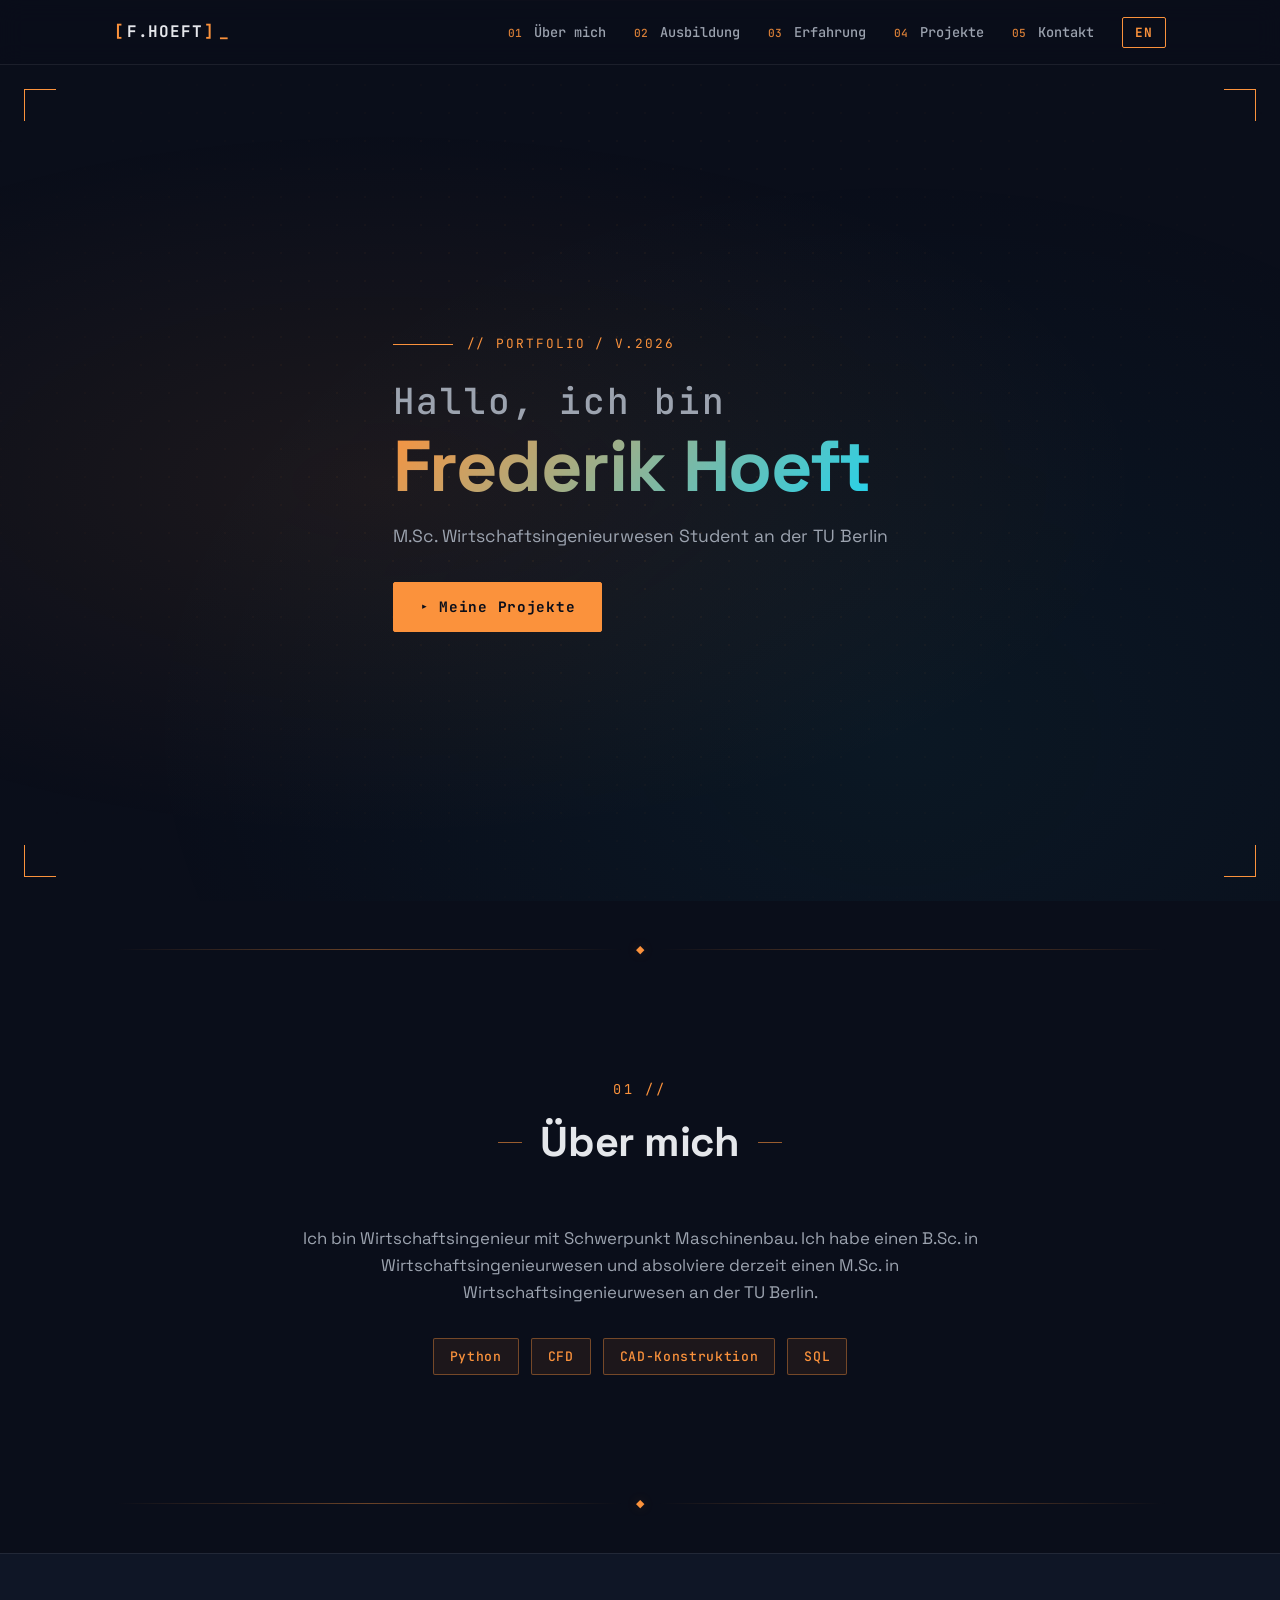
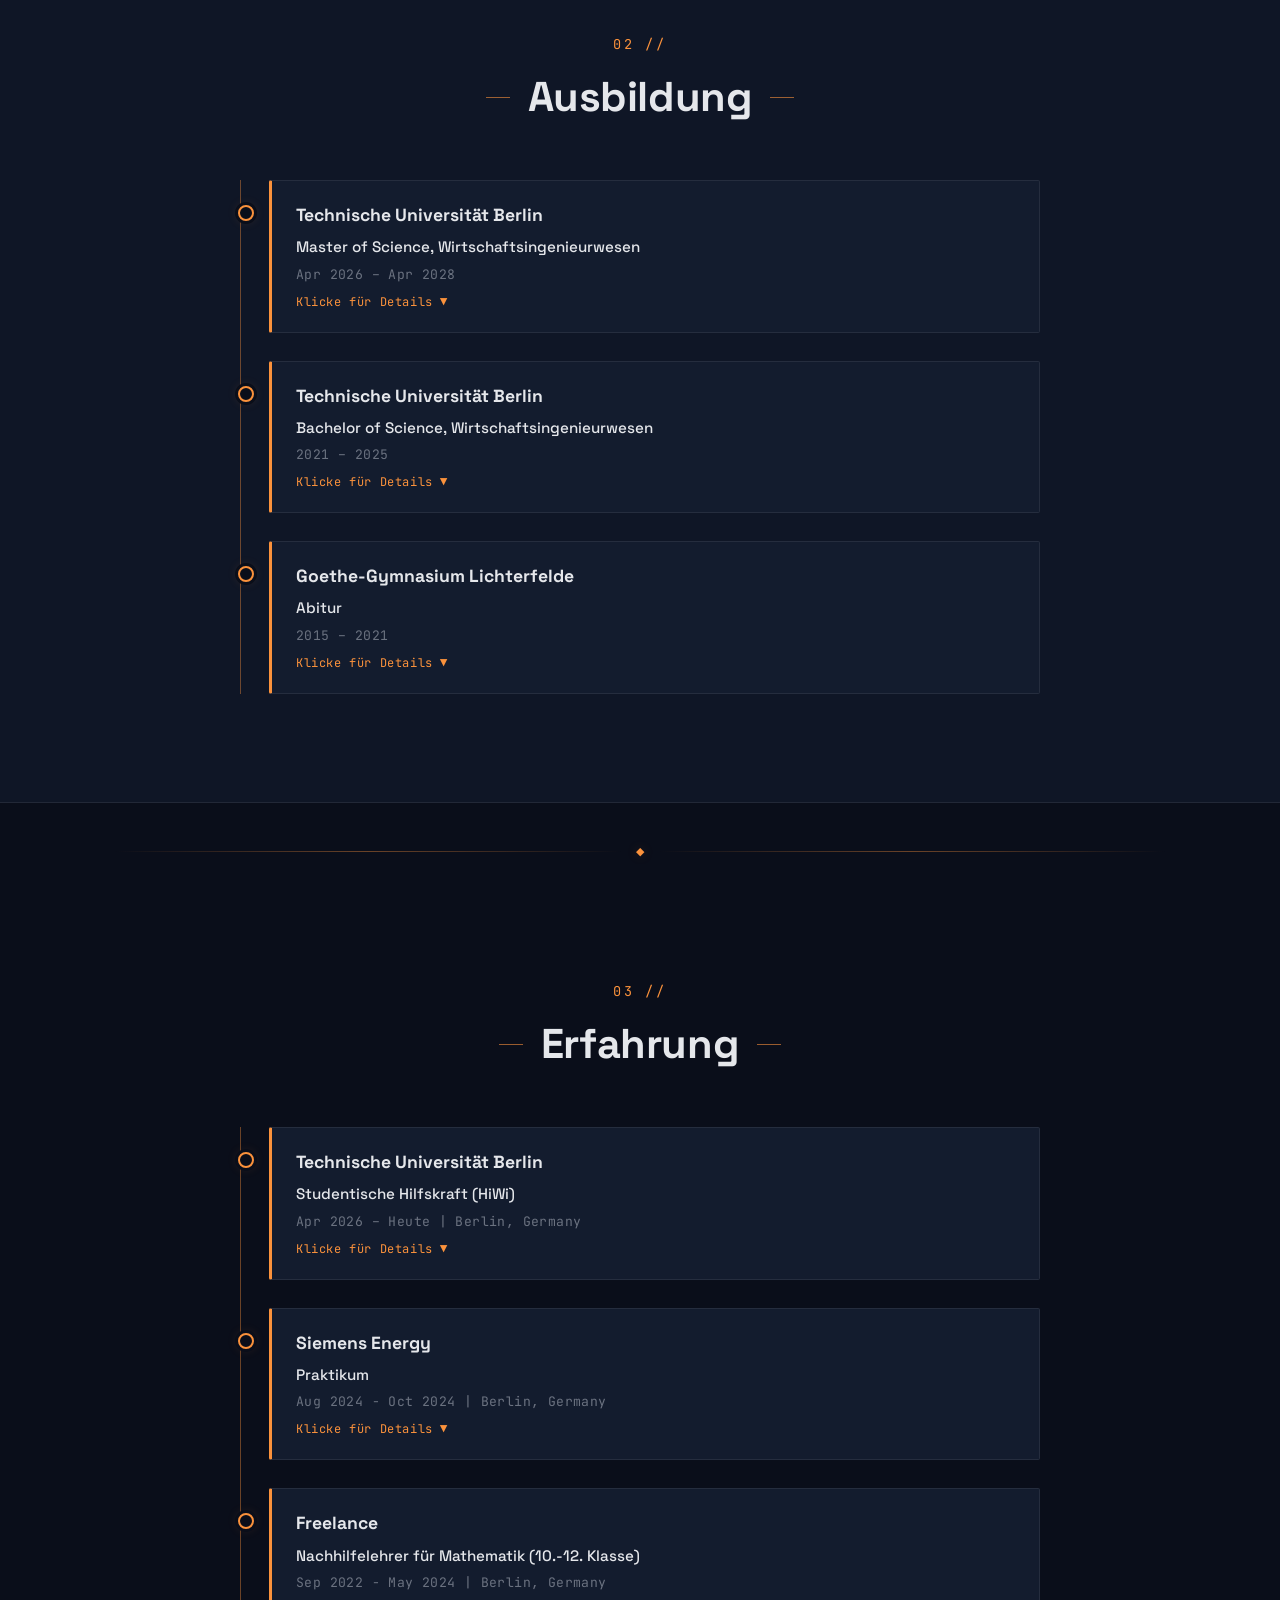
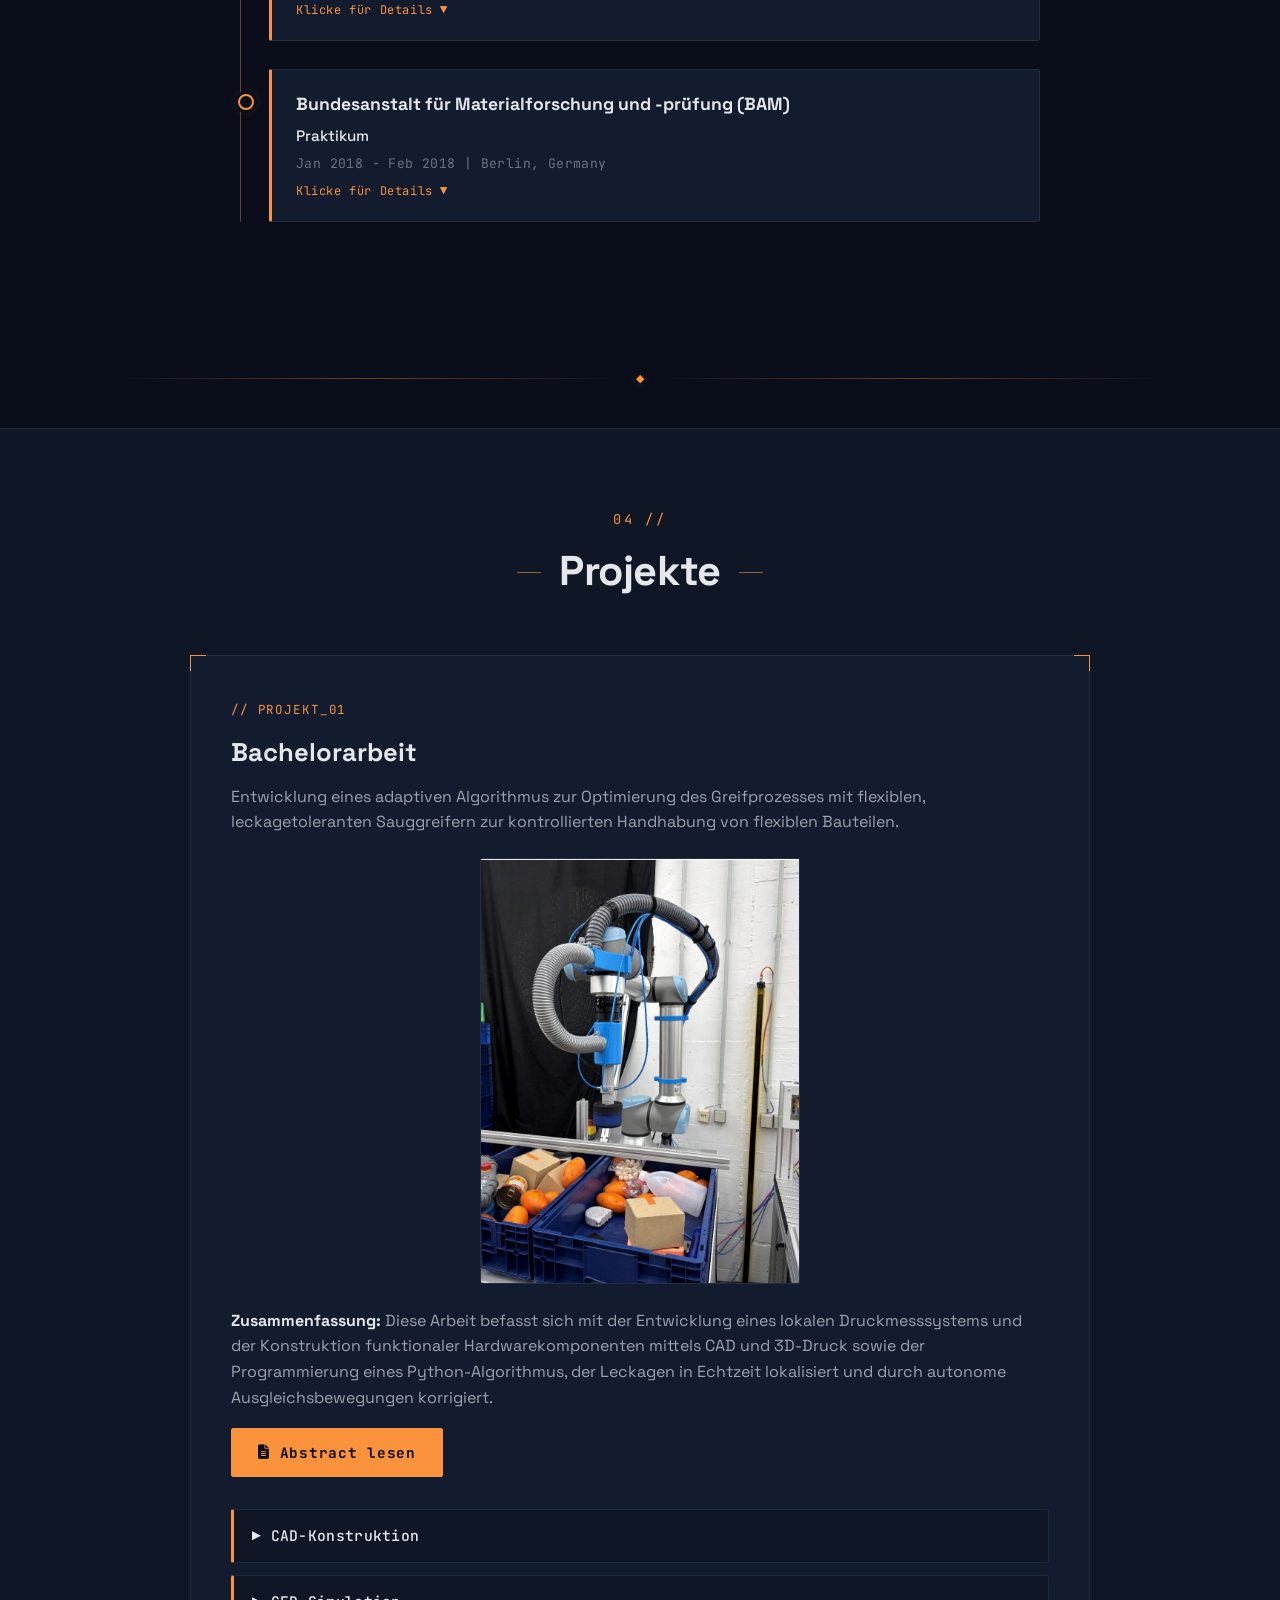
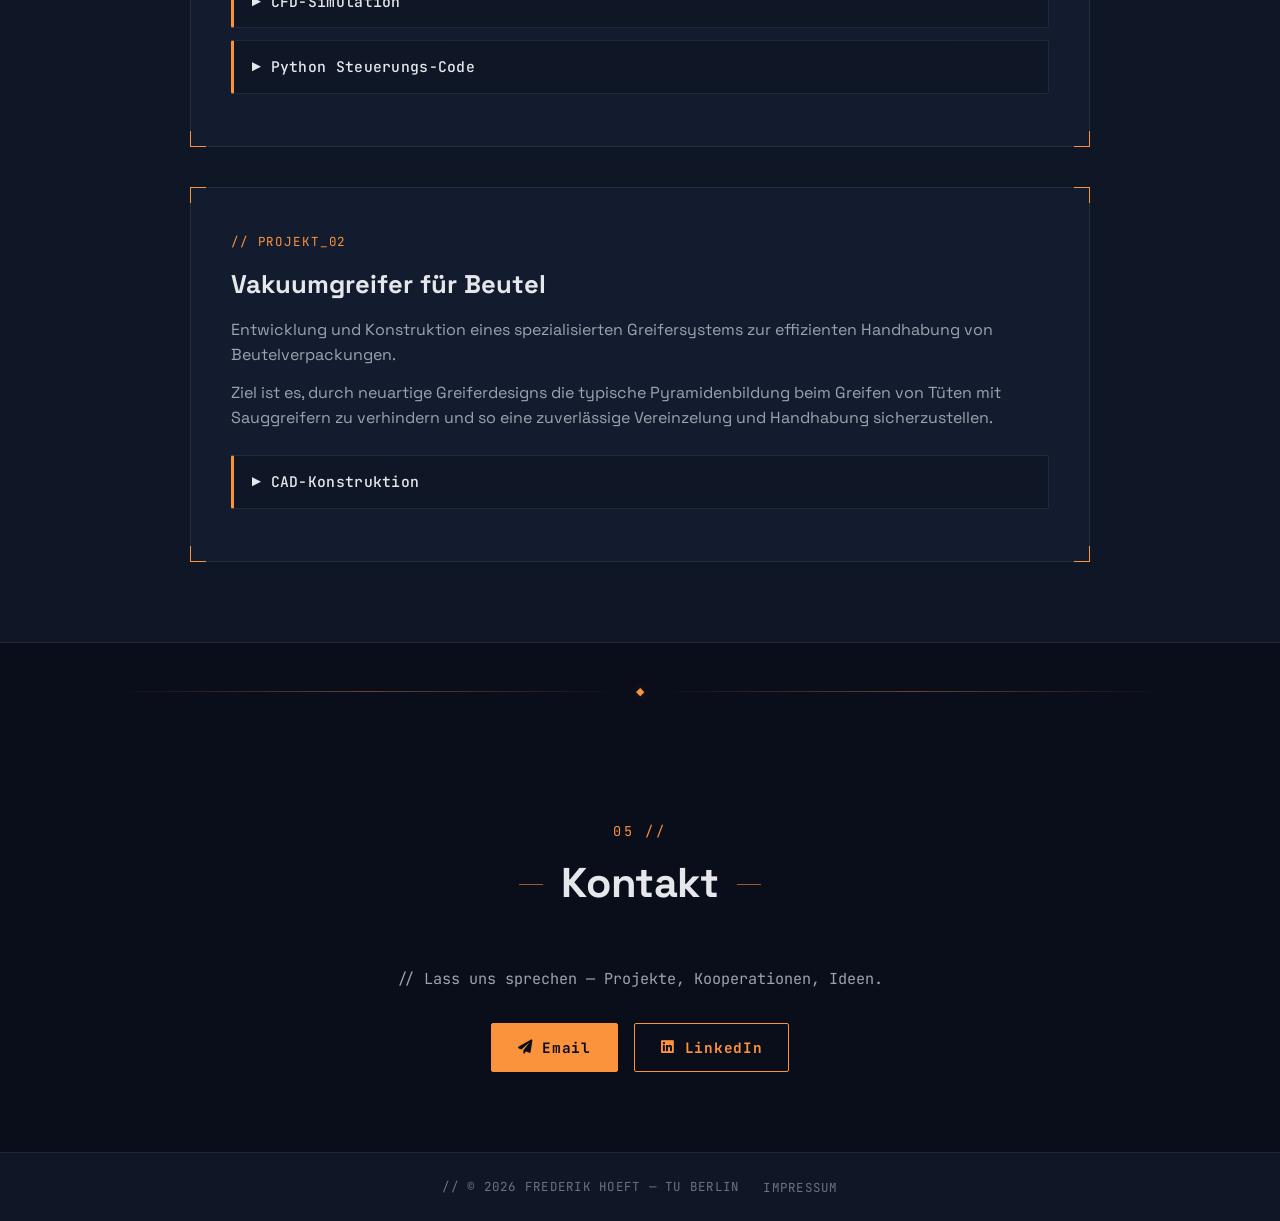
==== commit 4a9ce4a9: "Impressum" ====
--- a/index.html
+++ b/index.html
@@ -59,11 +59,6 @@
                 <span class="highlight">Frederik Hoeft</span>
             </h1>
             <p class="hero-sub" data-de="M.Sc. Wirtschaftsingenieurwesen Student an der TU Berlin" data-en="M.Sc. Industrial Engineering Student at TU Berlin">M.Sc. Wirtschaftsingenieurwesen Student an der TU Berlin</p>
-            <div class="hero-specs">
-                <span class="spec"><span class="spec-key">LOC</span><span class="spec-val">Berlin, DE</span></span>
-                <span class="spec"><span class="spec-key">FIELD</span><span class="spec-val" data-de="Robotik / CAD / Python" data-en="Robotics / CAD / Python">Robotik / CAD / Python</span></span>
-                <span class="spec"><span class="spec-key">STATUS</span><span class="spec-val pulse" data-de="Aktiv" data-en="Active">Aktiv</span></span>
-            </div>
             <a href="#projects" class="btn" data-de="Meine Projekte" data-en="My Projects">
                 <span class="btn-arrow">▸</span> Meine Projekte
             </a>
@@ -374,8 +369,66 @@
     <footer class="site-footer">
         <div class="container">
             <span class="footer-line">// © 2026 FREDERIK HOEFT — TU BERLIN</span>
+            <button type="button" class="footer-link" id="imprint-open" data-de="Impressum" data-en="Legal Notice">Impressum</button>
         </div>
     </footer>
+
+    <div class="modal" id="imprint-modal" aria-hidden="true" role="dialog" aria-labelledby="imprint-title">
+        <div class="modal-backdrop" data-close></div>
+        <div class="modal-panel" role="document">
+            <div class="modal-corner tl"></div>
+            <div class="modal-corner tr"></div>
+            <div class="modal-corner bl"></div>
+            <div class="modal-corner br"></div>
+
+            <button type="button" class="modal-close" aria-label="Close" data-close>×</button>
+
+            <span class="modal-tag" data-de="// RECHTLICHES" data-en="// LEGAL">// RECHTLICHES</span>
+            <h3 class="modal-title" id="imprint-title" data-de="Impressum" data-en="Legal Notice">Impressum</h3>
+
+            <div class="imprint-block">
+                <h4 data-de="Angaben gemäß § 5 TMG" data-en="Information according to § 5 TMG">Angaben gemäß § 5 TMG</h4>
+                <p>
+                    Frederik Hoeft<br>
+                    Geibelstraße 26<br>
+                    12205 Berlin<br>
+                    <span data-de="Deutschland" data-en="Germany">Deutschland</span>
+                </p>
+            </div>
+
+            <div class="imprint-block">
+                <h4 data-de="Kontakt" data-en="Contact">Kontakt</h4>
+                <p>
+                    <span data-de="Telefon:" data-en="Phone:">Telefon:</span> +49 159 0245 6565<br>
+                    <span data-de="E-Mail:" data-en="Email:">E-Mail:</span> <a href="mailto:frederik272003@web.de">frederik272003@web.de</a>
+                </p>
+            </div>
+
+            <div class="imprint-block">
+                <h4 data-de="Verantwortlich für den Inhalt nach § 55 Abs. 2 RStV" data-en="Responsible for content according to § 55 Abs. 2 RStV">Verantwortlich für den Inhalt nach § 55 Abs. 2 RStV</h4>
+                <p>
+                    Frederik Hoeft<br>
+                    Geibelstraße 26<br>
+                    12205 Berlin
+                </p>
+            </div>
+
+            <div class="imprint-block">
+                <h4 data-de="Haftung für Inhalte" data-en="Liability for Content">Haftung für Inhalte</h4>
+                <p data-de="Die Inhalte dieser Seite wurden mit größtmöglicher Sorgfalt erstellt. Für die Richtigkeit, Vollständigkeit und Aktualität der Inhalte kann jedoch keine Gewähr übernommen werden. Als Diensteanbieter bin ich gemäß § 7 Abs. 1 TMG für eigene Inhalte auf diesen Seiten nach den allgemeinen Gesetzen verantwortlich." data-en="The contents of this website were created with the greatest possible care. However, no guarantee can be given for the correctness, completeness, and timeliness of the content. As a service provider, I am responsible for my own content on these pages in accordance with § 7 para. 1 TMG and general laws.">Die Inhalte dieser Seite wurden mit größtmöglicher Sorgfalt erstellt. Für die Richtigkeit, Vollständigkeit und Aktualität der Inhalte kann jedoch keine Gewähr übernommen werden. Als Diensteanbieter bin ich gemäß § 7 Abs. 1 TMG für eigene Inhalte auf diesen Seiten nach den allgemeinen Gesetzen verantwortlich.</p>
+            </div>
+
+            <div class="imprint-block">
+                <h4 data-de="Haftung für Links" data-en="Liability for Links">Haftung für Links</h4>
+                <p data-de="Diese Website enthält Links zu externen Webseiten Dritter, auf deren Inhalte ich keinen Einfluss habe. Für die Inhalte der verlinkten Seiten ist stets der jeweilige Anbieter oder Betreiber der Seiten verantwortlich." data-en="This website contains links to external third-party websites over whose content I have no control. The respective provider or operator of the linked pages is always responsible for their content.">Diese Website enthält Links zu externen Webseiten Dritter, auf deren Inhalte ich keinen Einfluss habe. Für die Inhalte der verlinkten Seiten ist stets der jeweilige Anbieter oder Betreiber der Seiten verantwortlich.</p>
+            </div>
+
+            <div class="imprint-block">
+                <h4 data-de="Urheberrecht" data-en="Copyright">Urheberrecht</h4>
+                <p data-de="Die durch den Seitenbetreiber erstellten Inhalte und Werke auf dieser Website unterliegen dem deutschen Urheberrecht. Vervielfältigung, Bearbeitung und jede Art der Verwertung außerhalb der Grenzen des Urheberrechtes bedürfen der schriftlichen Zustimmung des Autors." data-en="The content and works on this website created by the site operator are subject to German copyright law. Duplication, processing, and any kind of use beyond the limits of copyright law require the written consent of the author.">Die durch den Seitenbetreiber erstellten Inhalte und Werke auf dieser Website unterliegen dem deutschen Urheberrecht. Vervielfältigung, Bearbeitung und jede Art der Verwertung außerhalb der Grenzen des Urheberrechtes bedürfen der schriftlichen Zustimmung des Autors.</p>
+            </div>
+        </div>
+    </div>
 
     <script src="script.js"></script>
 </body>
--- a/style.css
+++ b/style.css
@@ -932,6 +932,160 @@
     letter-spacing: 0.1em;
 }
 
+.site-footer .container {
+    display: flex;
+    flex-wrap: wrap;
+    gap: 12px 24px;
+    justify-content: center;
+    align-items: center;
+}
+
+.footer-link {
+    background: none;
+    border: none;
+    cursor: pointer;
+    font-family: var(--mono);
+    font-size: 0.78rem;
+    color: var(--text-faint);
+    letter-spacing: 0.1em;
+    text-transform: uppercase;
+    padding: 0;
+    transition: color 0.2s ease;
+}
+
+.footer-link:hover {
+    color: var(--primary);
+}
+
+/* =========================================
+   MODAL (Impressum)
+   ========================================= */
+.modal {
+    position: fixed;
+    inset: 0;
+    z-index: 1000;
+    display: none;
+    align-items: flex-start;
+    justify-content: center;
+    padding: 40px 16px;
+    overflow-y: auto;
+}
+
+.modal.is-open {
+    display: flex;
+}
+
+.modal-backdrop {
+    position: fixed;
+    inset: 0;
+    background: rgba(5, 8, 15, 0.78);
+    backdrop-filter: blur(4px);
+    -webkit-backdrop-filter: blur(4px);
+}
+
+.modal-panel {
+    position: relative;
+    z-index: 1;
+    width: 100%;
+    max-width: 720px;
+    background: var(--surface);
+    border: 1px solid var(--line);
+    padding: 40px 36px 32px;
+    margin: auto;
+    box-shadow: 0 30px 80px rgba(0, 0, 0, 0.6);
+}
+
+.modal-corner {
+    position: absolute;
+    width: 14px;
+    height: 14px;
+    border: 1px solid var(--primary);
+}
+
+.modal-corner.tl { top: -1px; left: -1px; border-right: none; border-bottom: none; }
+.modal-corner.tr { top: -1px; right: -1px; border-left: none; border-bottom: none; }
+.modal-corner.bl { bottom: -1px; left: -1px; border-right: none; border-top: none; }
+.modal-corner.br { bottom: -1px; right: -1px; border-left: none; border-top: none; }
+
+.modal-close {
+    position: absolute;
+    top: 12px;
+    right: 16px;
+    background: none;
+    border: none;
+    color: var(--text-muted);
+    font-size: 1.8rem;
+    line-height: 1;
+    cursor: pointer;
+    padding: 4px 10px;
+    transition: color 0.2s ease;
+}
+
+.modal-close:hover {
+    color: var(--primary);
+}
+
+.modal-tag {
+    display: inline-block;
+    font-family: var(--mono);
+    font-size: 0.75rem;
+    color: var(--primary);
+    letter-spacing: 0.15em;
+    margin-bottom: 8px;
+}
+
+.modal-title {
+    font-family: var(--sans);
+    font-size: 1.8rem;
+    color: var(--text);
+    margin-bottom: 24px;
+    border-bottom: 1px solid var(--line);
+    padding-bottom: 12px;
+}
+
+.imprint-block {
+    margin-bottom: 20px;
+}
+
+.imprint-block h4 {
+    font-family: var(--mono);
+    font-size: 0.85rem;
+    color: var(--primary);
+    text-transform: uppercase;
+    letter-spacing: 0.08em;
+    margin-bottom: 8px;
+}
+
+.imprint-block p {
+    font-size: 0.92rem;
+    color: var(--text-muted);
+    line-height: 1.7;
+}
+
+.imprint-block a {
+    color: var(--accent);
+    text-decoration: none;
+    border-bottom: 1px dotted var(--accent);
+}
+
+.imprint-block a:hover {
+    color: var(--primary);
+    border-bottom-color: var(--primary);
+}
+
+body.modal-open {
+    overflow: hidden;
+}
+
+@media (max-width: 600px) {
+    .modal-panel {
+        padding: 32px 20px 24px;
+    }
+    .modal-title {
+        font-size: 1.4rem;
+    }
+}
+
 /* =========================================
    MOBILE / HAMBURGER
    ========================================= */
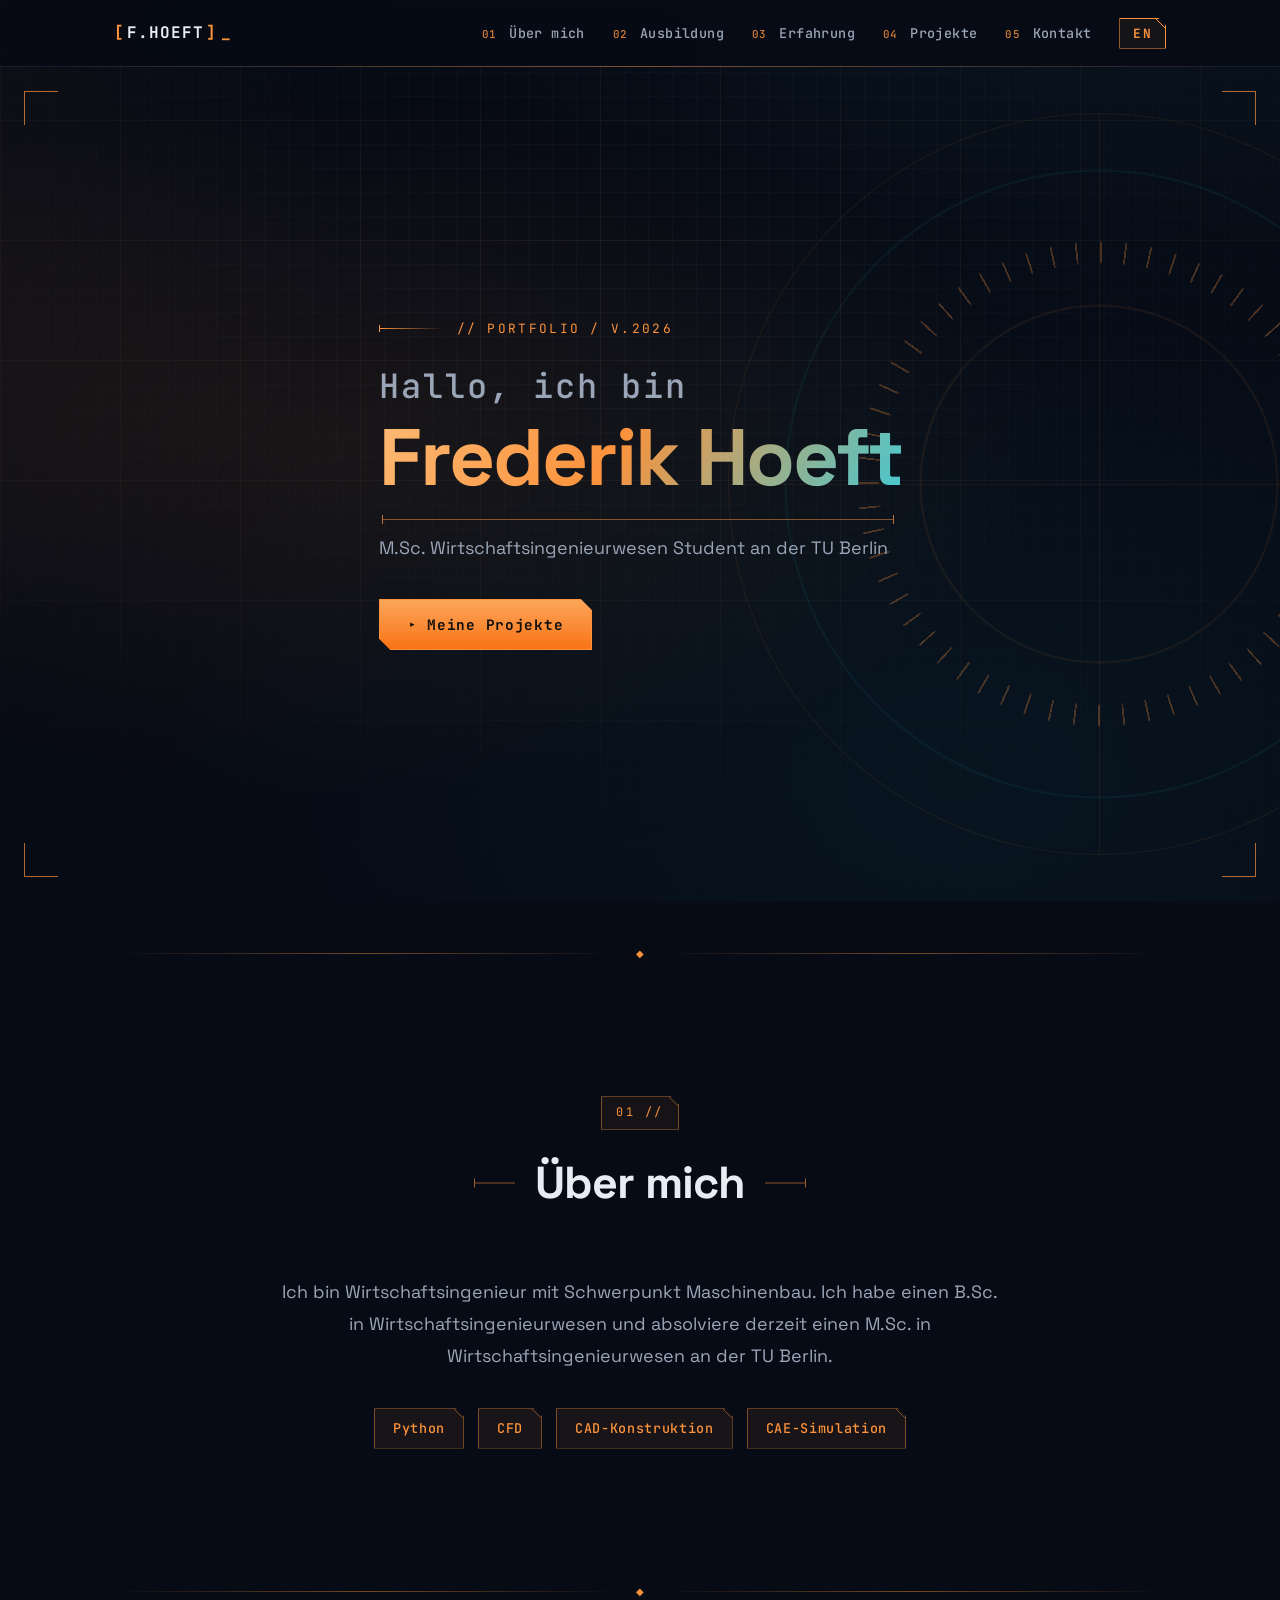
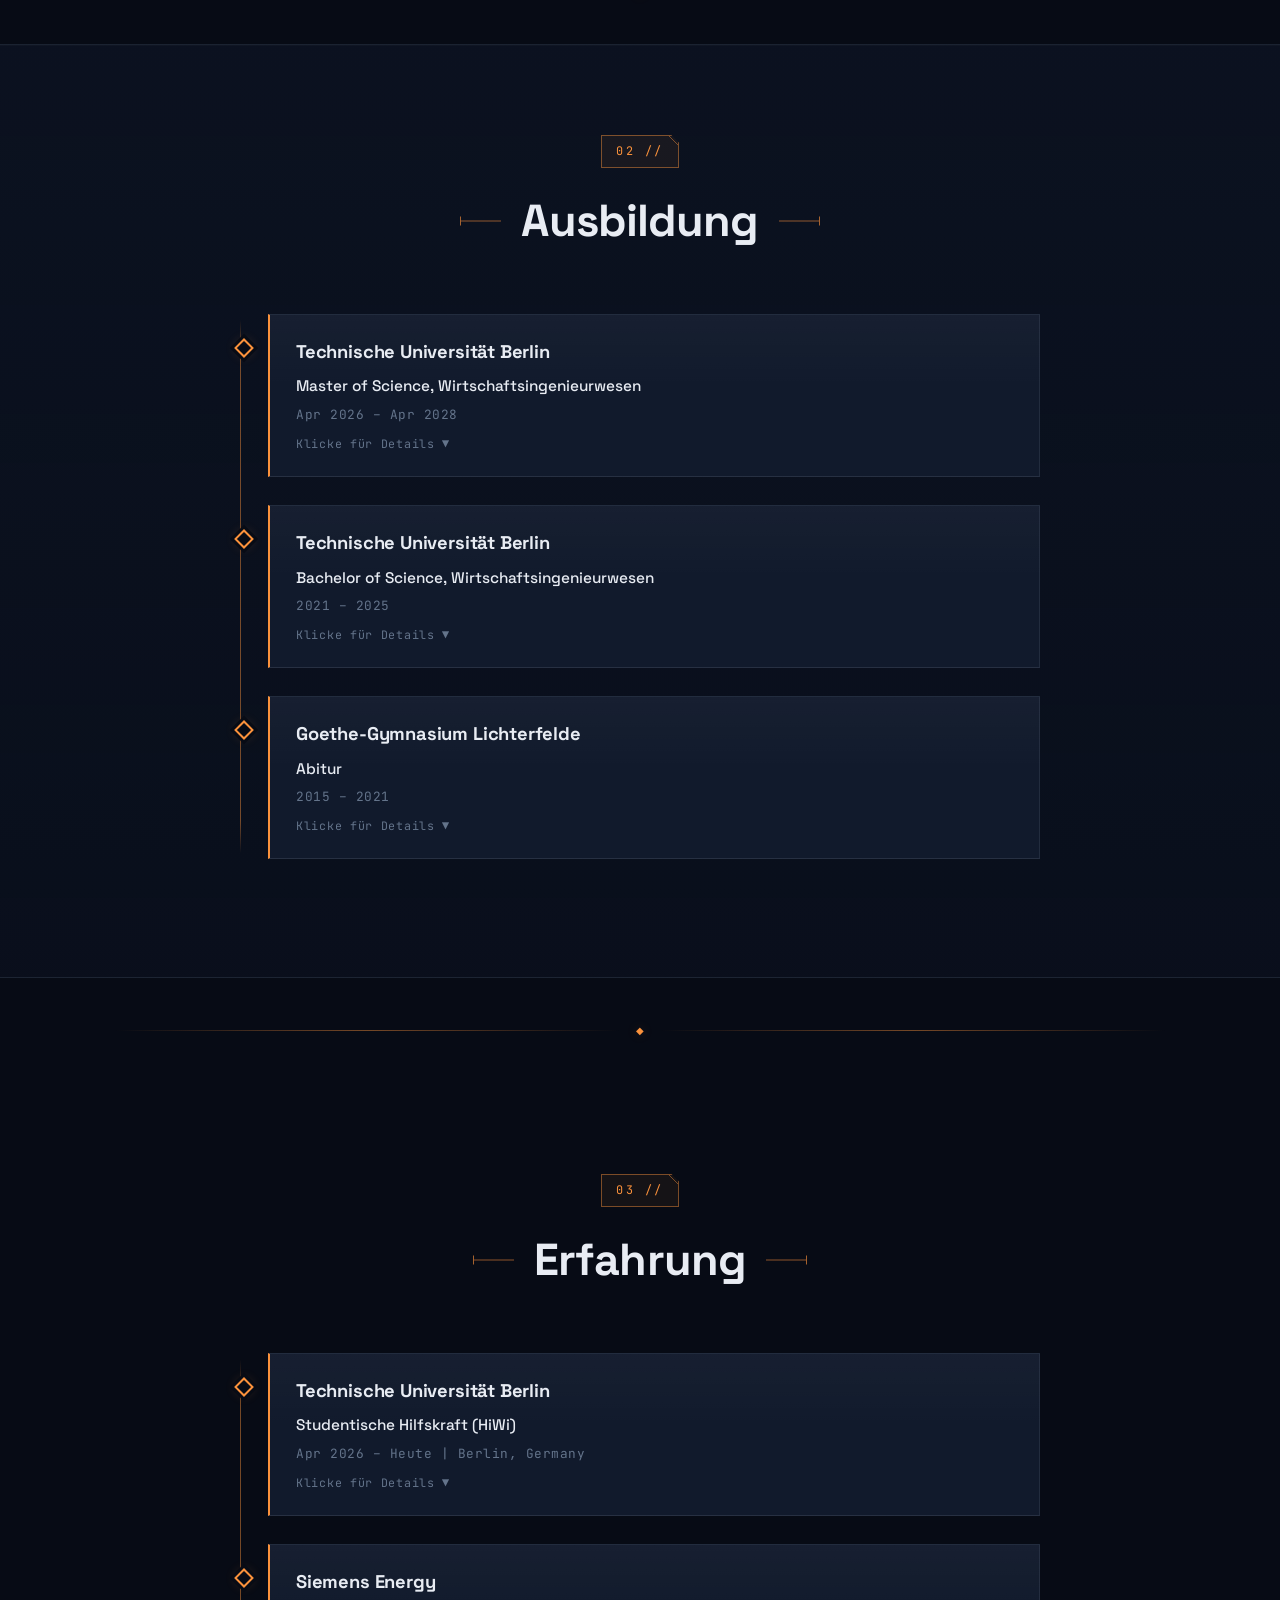
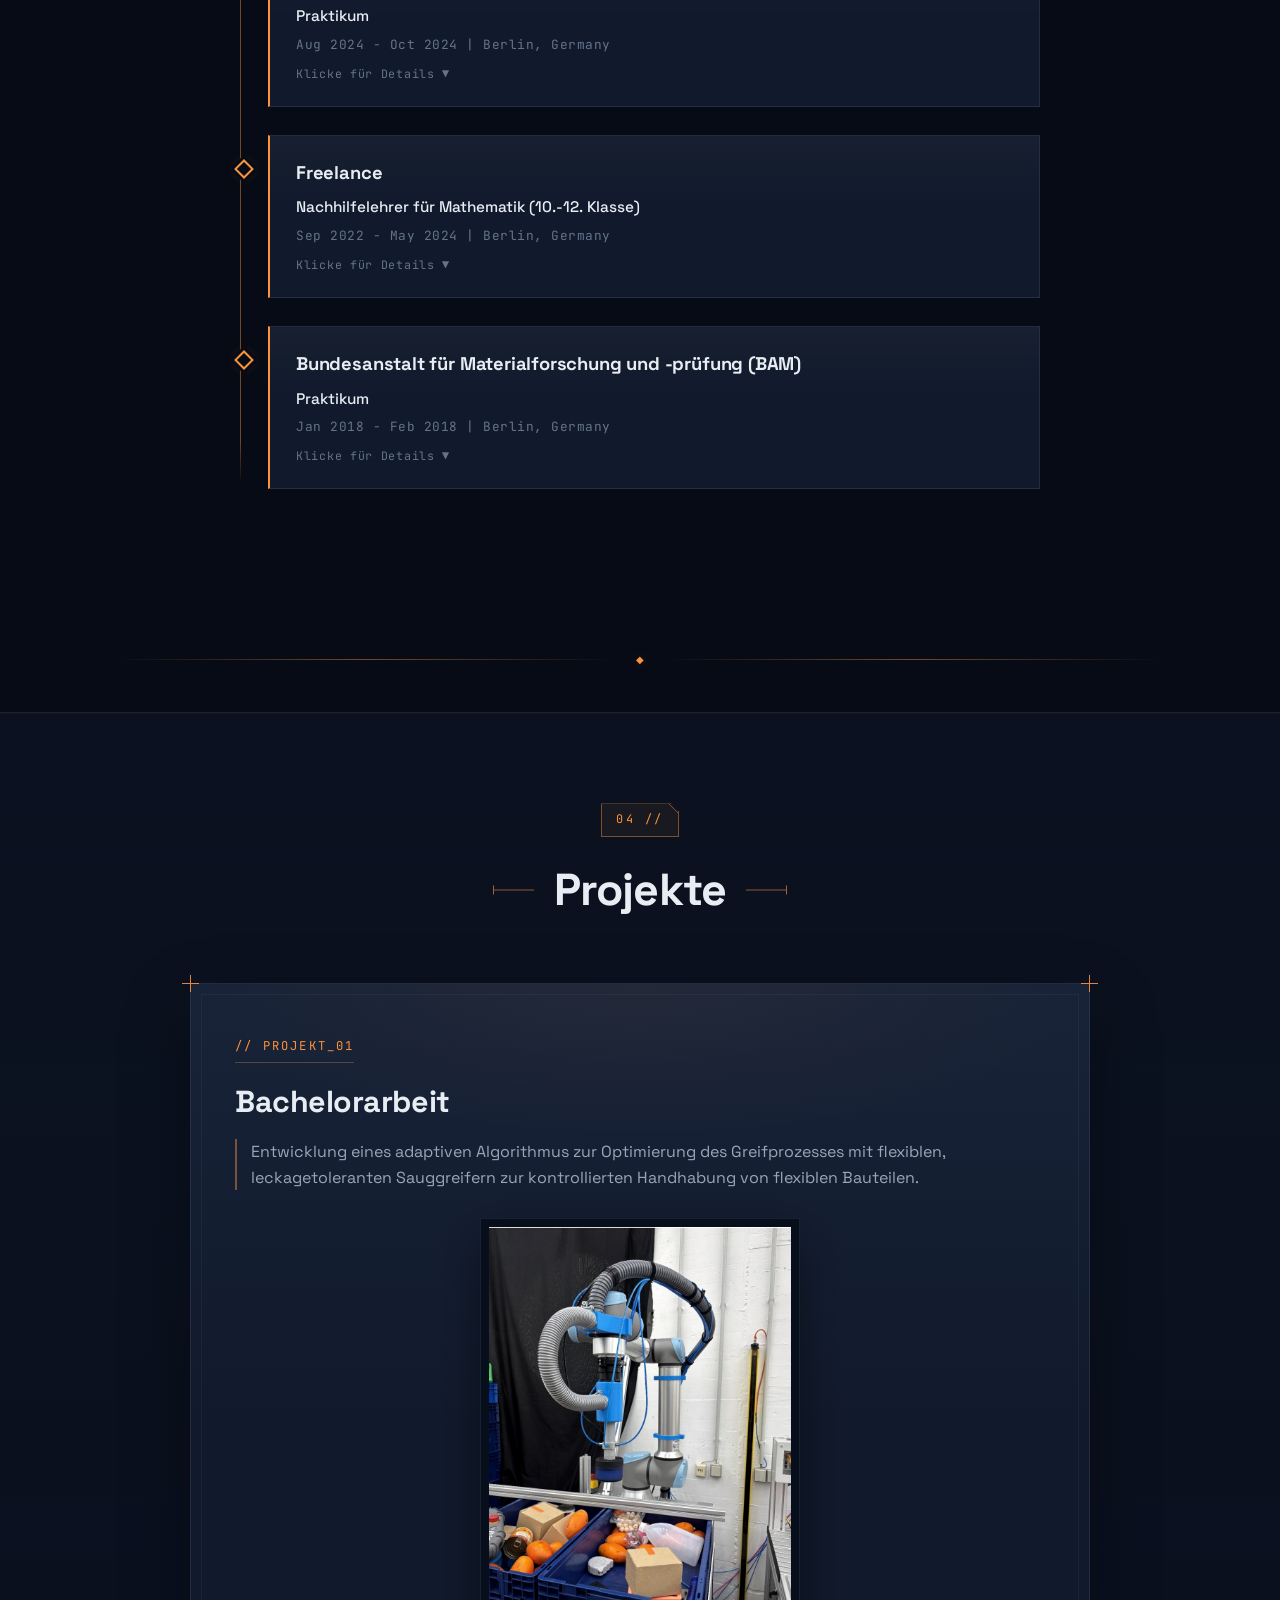
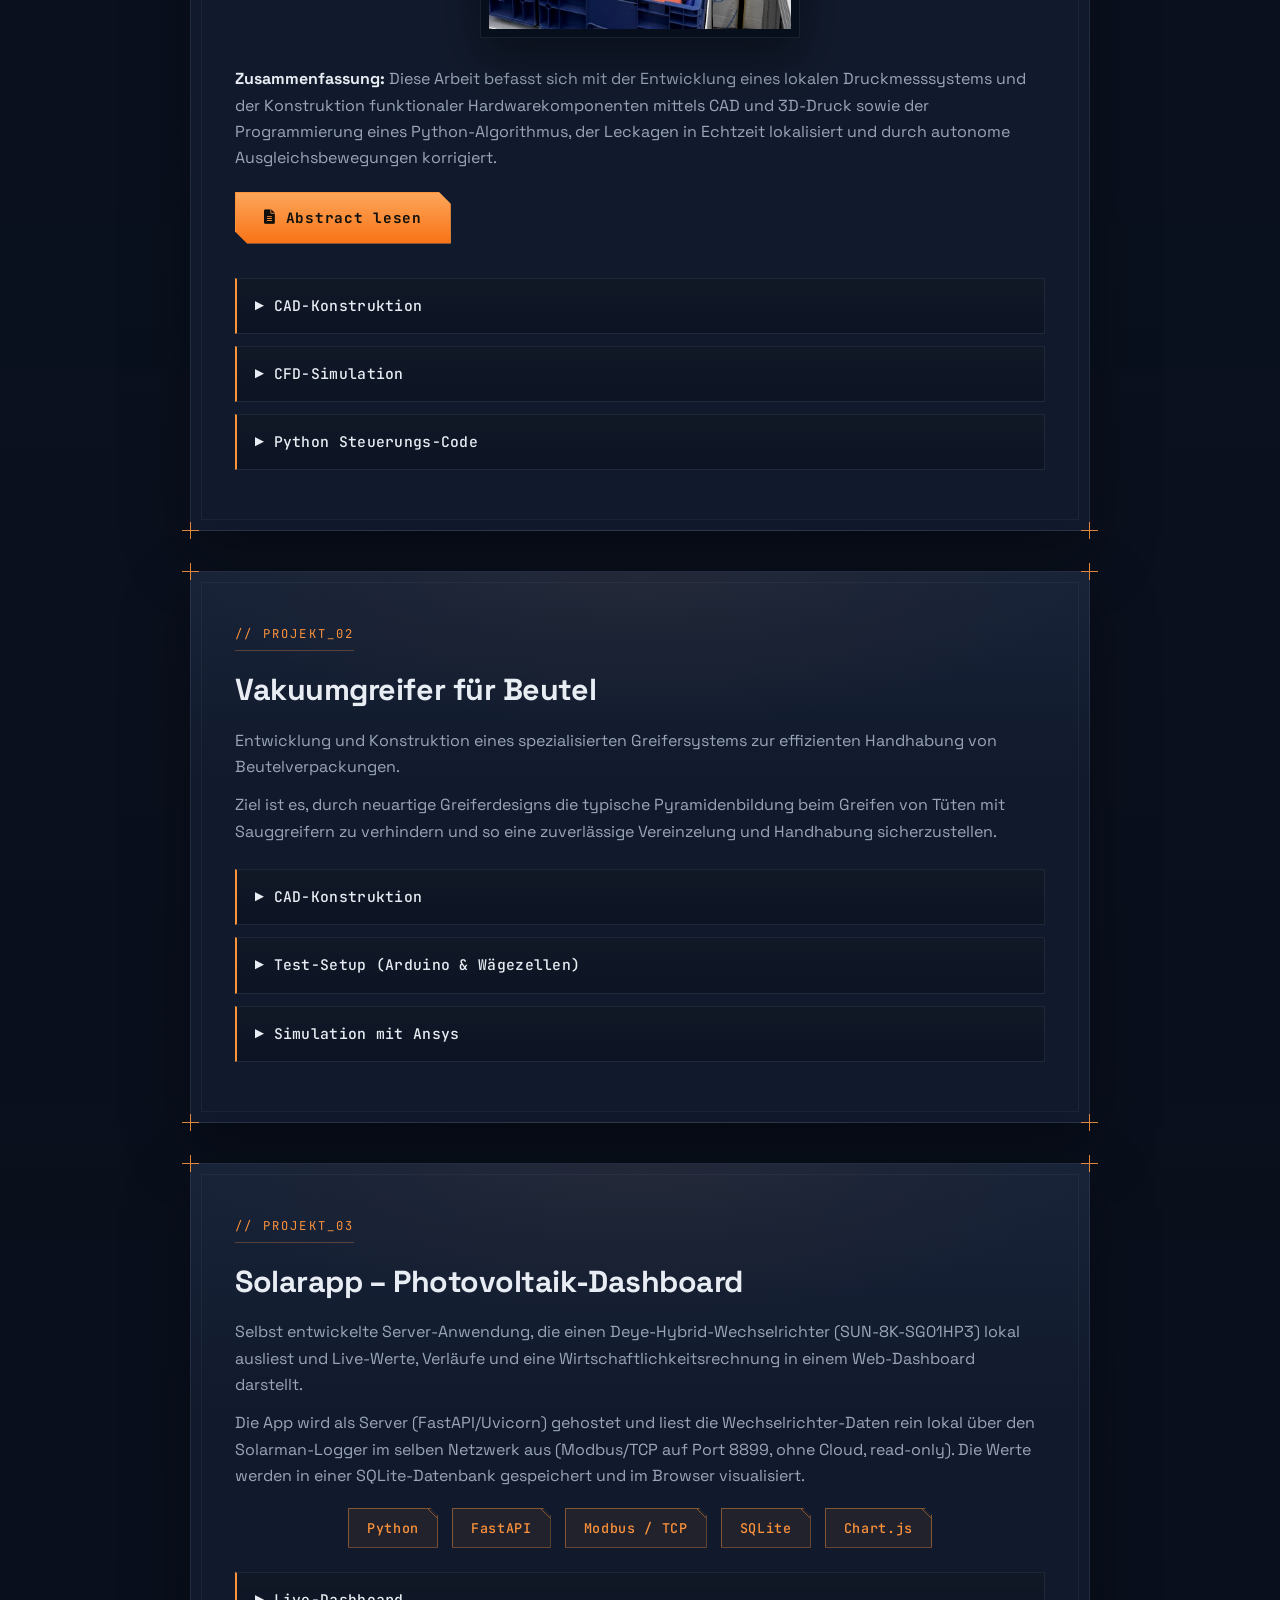
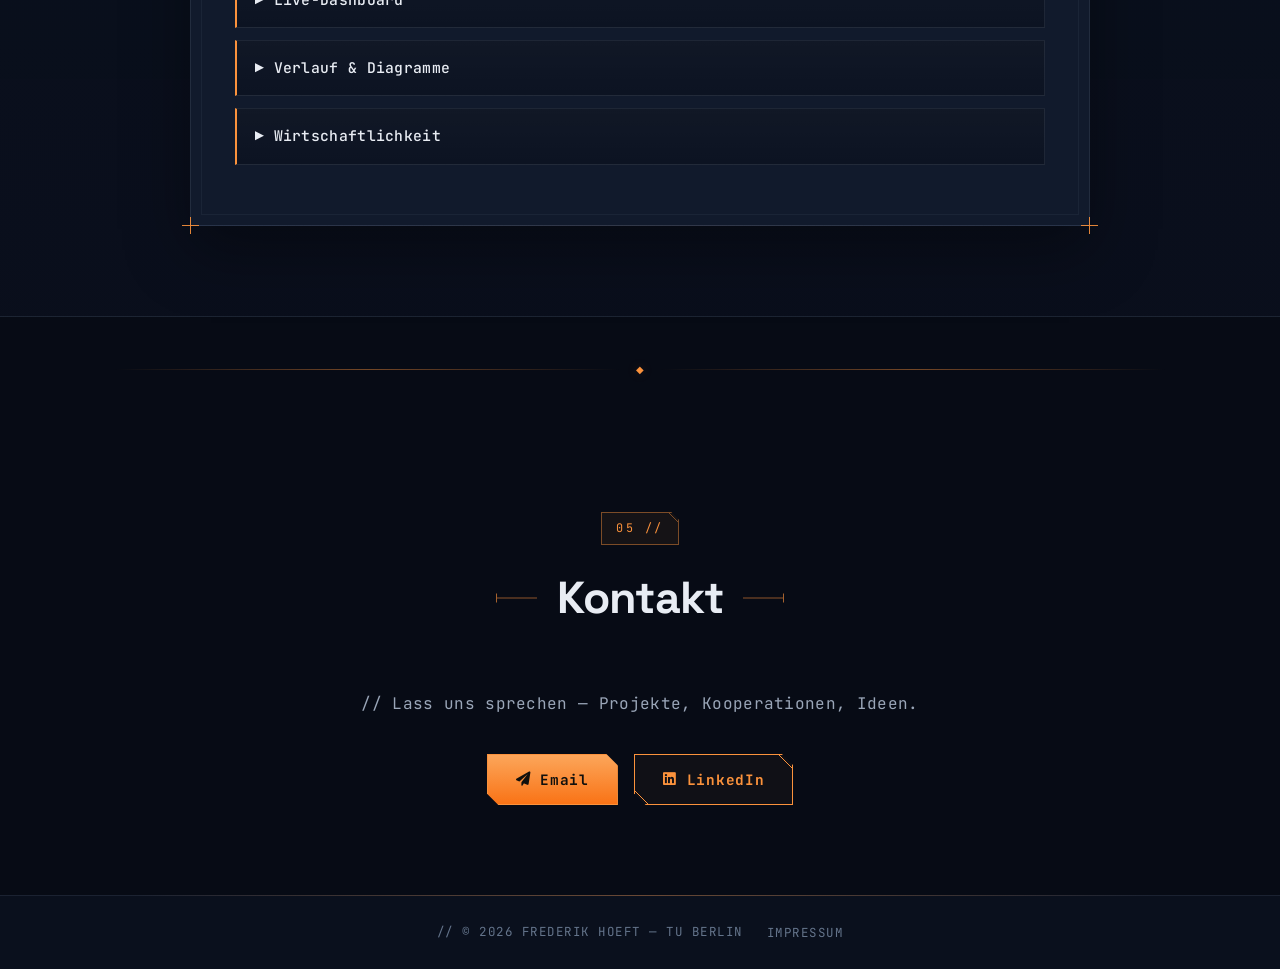
==== commit 819f3206: "Projekt 2 and 3" ====
--- a/index.html
+++ b/index.html
@@ -82,7 +82,7 @@
                 <a href="#python-section" class="tag tag-link">Python</a>
                 <a href="#cfd-section" class="tag tag-link">CFD</a>
                 <a href="#cad-section" class="tag tag-link" data-de="CAD-Konstruktion" data-en="CAD Design">CAD-Konstruktion</a>
-                <a href="#projects" class="tag tag-link" data-de="SQL" data-en="SQL">SQL</a>
+                <a href="#ansys-section" class="tag tag-link" data-de="CAE-Simulation" data-en="CAE Simulation">CAE-Simulation</a>
             </div>
         </div>
     </section>
@@ -335,6 +335,69 @@
                             </div>
                         </div>
                     </div>
+
+                    <div class="sub-section">
+                        <h4 class="sub-toggle" data-de="▶ Test-Setup (Arduino & Wägezellen)" data-en="▶ Test Setup (Arduino & Load Cells)">▶ Test-Setup (Arduino & Wägezellen)</h4>
+                        <div class="sub-content" style="display: none;">
+                            <p data-de="Aufbau eines Teststands auf Basis von Arduino-Boards und Wägezellen zur messtechnischen Erfassung der Greif- und Haltekräfte. Die Wägezellen liefern die Kraftdaten, die über das Arduino-Board eingelesen und ausgewertet werden, um die verschiedenen Greiferdesigns reproduzierbar miteinander zu vergleichen." data-en="Construction of a test rig based on Arduino boards and load cells to measure the gripping and holding forces. The load cells provide the force data, which is read in and evaluated via the Arduino board in order to compare the different gripper designs in a reproducible manner.">Aufbau eines Teststands auf Basis von Arduino-Boards und Wägezellen zur messtechnischen Erfassung der Greif- und Haltekräfte. Die Wägezellen liefern die Kraftdaten, die über das Arduino-Board eingelesen und ausgewertet werden, um die verschiedenen Greiferdesigns reproduzierbar miteinander zu vergleichen.</p>
+                        </div>
+                    </div>
+
+                    <div class="sub-section" id="ansys-section">
+                        <h4 class="sub-toggle" data-de="▶ Simulation mit Ansys" data-en="▶ Simulation with Ansys">▶ Simulation mit Ansys</h4>
+                        <div class="sub-content" style="display: none;">
+                            <p data-de="Strukturmechanische Simulation des Greifers in Ansys zur Bewertung der Spannungen und Verformungen unter Last. Das Spannungsbild zeigt die Maximal- und Minimalwerte im belasteten Bereich und dient der Auslegung und Optimierung des Greiferdesigns." data-en="Structural simulation of the gripper in Ansys to evaluate stresses and deformations under load. The stress plot shows the maximum and minimum values in the loaded region and supports the design and optimization of the gripper.">Strukturmechanische Simulation des Greifers in Ansys zur Bewertung der Spannungen und Verformungen unter Last. Das Spannungsbild zeigt die Maximal- und Minimalwerte im belasteten Bereich und dient der Auslegung und Optimierung des Greiferdesigns.</p>
+                            <img src="assets/Beutelgreifer_Ansys.png" alt="Ansys Simulation" class="cfd-img">
+                        </div>
+                    </div>
+                </div>
+            </div>
+
+            <div class="project-full" style="margin-top: 40px;">
+                <div class="project-corner tl"></div>
+                <div class="project-corner tr"></div>
+                <div class="project-corner bl"></div>
+                <div class="project-corner br"></div>
+
+                <span class="project-tag" data-de="// PROJEKT_03" data-en="// PROJECT_03">// PROJEKT_03</span>
+                <h3 class="project-title" data-de="Solarapp – Photovoltaik-Dashboard" data-en="Solarapp – Photovoltaic Dashboard">Solarapp – Photovoltaik-Dashboard</h3>
+                <p data-de="Selbst entwickelte Server-Anwendung, die einen Deye-Hybrid-Wechselrichter (SUN-8K-SG01HP3) lokal ausliest und Live-Werte, Verläufe und eine Wirtschaftlichkeitsrechnung in einem Web-Dashboard darstellt." data-en="A self-developed server application that reads a Deye hybrid inverter (SUN-8K-SG01HP3) locally and presents live values, historical trends and a profitability analysis in a web dashboard.">Selbst entwickelte Server-Anwendung, die einen Deye-Hybrid-Wechselrichter (SUN-8K-SG01HP3) lokal ausliest und Live-Werte, Verläufe und eine Wirtschaftlichkeitsrechnung in einem Web-Dashboard darstellt.</p>
+                <p style="margin-top: 12px;" data-de="Die App wird als Server (FastAPI/Uvicorn) gehostet und liest die Wechselrichter-Daten rein lokal über den Solarman-Logger im selben Netzwerk aus (Modbus/TCP auf Port 8899, ohne Cloud, read-only). Die Werte werden in einer SQLite-Datenbank gespeichert und im Browser visualisiert." data-en="The app is hosted as a server (FastAPI/Uvicorn) and reads the inverter data purely locally via the Solarman logger on the same network (Modbus/TCP on port 8899, no cloud, read-only). The values are stored in a SQLite database and visualized in the browser.">Die App wird als Server (FastAPI/Uvicorn) gehostet und liest die Wechselrichter-Daten rein lokal über den Solarman-Logger im selben Netzwerk aus (Modbus/TCP auf Port 8899, ohne Cloud, read-only). Die Werte werden in einer SQLite-Datenbank gespeichert und im Browser visualisiert.</p>
+
+                <div class="skills" style="margin-top: 18px;">
+                    <span class="tag">Python</span>
+                    <span class="tag">FastAPI</span>
+                    <span class="tag">Modbus / TCP</span>
+                    <span class="tag">SQLite</span>
+                    <span class="tag">Chart.js</span>
+                </div>
+
+                <div class="project-sub-sections" style="margin-top: 24px;">
+
+                    <div class="sub-section">
+                        <h4 class="sub-toggle" data-de="▶ Live-Dashboard" data-en="▶ Live Dashboard">▶ Live-Dashboard</h4>
+                        <div class="sub-content" style="display: none;">
+                            <p data-de="Echtzeit-Übersicht über PV-Leistung, Hausverbrauch, Netzbezug und Batteriestand inklusive Autarkiegrad und Systemwerten (Netzfrequenz, WR-Temperatur, Batteriespannung)." data-en="Real-time overview of PV power, household consumption, grid draw and battery level, including self-sufficiency rate and system values (grid frequency, inverter temperature, battery voltage).">Echtzeit-Übersicht über PV-Leistung, Hausverbrauch, Netzbezug und Batteriestand inklusive Autarkiegrad und Systemwerten (Netzfrequenz, WR-Temperatur, Batteriespannung).</p>
+                            <img src="assets/Solarapp_Live.png" alt="Solarapp – Live-Dashboard" class="app-shot">
+                        </div>
+                    </div>
+
+                    <div class="sub-section">
+                        <h4 class="sub-toggle" data-de="▶ Verlauf & Diagramme" data-en="▶ History & Charts">▶ Verlauf & Diagramme</h4>
+                        <div class="sub-content" style="display: none;">
+                            <p data-de="Historische Auswertung von PV-Ertrag, Verbrauch, Einspeisung, Netzbezug und Eigenverbrauch — pro Tag, Monat und Jahr, dargestellt mit Chart.js." data-en="Historical analysis of PV yield, consumption, feed-in, grid draw and self-consumption — by day, month and year, rendered with Chart.js.">Historische Auswertung von PV-Ertrag, Verbrauch, Einspeisung, Netzbezug und Eigenverbrauch — pro Tag, Monat und Jahr, dargestellt mit Chart.js.</p>
+                            <img src="assets/Solarapp_Verlauf.png" alt="Solarapp – Energieverlauf" class="app-shot">
+                        </div>
+                    </div>
+
+                    <div class="sub-section">
+                        <h4 class="sub-toggle" data-de="▶ Wirtschaftlichkeit" data-en="▶ Profitability">▶ Wirtschaftlichkeit</h4>
+                        <div class="sub-content" style="display: none;">
+                            <p data-de="Geld-Berechnung auf Basis der kumulativen Wechselrichter-Zähler: Ersparnis, Einspeise-Erlös, Autarkie und Amortisation mit Break-even-Prognose über die gesamte Laufzeit." data-en="Profitability calculation based on the inverter's cumulative meters: savings, feed-in revenue, self-sufficiency and amortization with a break-even forecast over the entire lifetime.">Geld-Berechnung auf Basis der kumulativen Wechselrichter-Zähler: Ersparnis, Einspeise-Erlös, Autarkie und Amortisation mit Break-even-Prognose über die gesamte Laufzeit.</p>
+                            <img src="assets/Solarapp_Geld.png" alt="Solarapp – Wirtschaftlichkeit" class="app-shot">
+                        </div>
+                    </div>
+
                 </div>
             </div>
         </div>
--- a/style.css
+++ b/style.css
@@ -1,22 +1,25 @@
 ﻿/* =========================================
    ENGINEERING PORTFOLIO — F.HOEFT
-   Aesthetic: technical / blueprint / dark
+   Aesthetic: technical drawing / blueprint / dark
+   v2 visual refresh — identical markup & content
    ========================================= */
 
 :root {
-    --bg: #0a0e1a;
-    --bg-2: #0f1626;
-    --surface: #131c2e;
-    --surface-2: #1a2238;
-    --line: rgba(255, 255, 255, 0.08);
-    --line-strong: rgba(251, 146, 60, 0.4);
+    --bg: #070b15;
+    --bg-2: #0c1322;
+    --surface: #111a2c;
+    --surface-2: #182338;
+    --line: rgba(148, 163, 184, 0.13);
+    --line-soft: rgba(148, 163, 184, 0.07);
+    --line-strong: rgba(251, 146, 60, 0.45);
     --primary: #fb923c;        /* CAD / engineering amber */
     --primary-hot: #f97316;
-    --primary-glow: rgba(251, 146, 60, 0.18);
+    --primary-glow: rgba(251, 146, 60, 0.2);
     --accent: #22d3ee;         /* technical cyan */
-    --text: #e5e7eb;
-    --text-muted: #9ca3af;
-    --text-faint: #6b7280;
+    --accent-glow: rgba(34, 211, 238, 0.18);
+    --text: #e8ecf3;
+    --text-muted: #9aa6b8;
+    --text-faint: #64748b;
     --danger: #ef4444;
     --mono: 'JetBrains Mono', 'Courier New', monospace;
     --sans: 'Space Grotesk', 'Segoe UI', Tahoma, sans-serif;
@@ -30,28 +33,60 @@
 
 html {
     scroll-behavior: smooth;
+    scrollbar-color: #1d2940 var(--bg);
 }
 
 body {
     font-family: var(--sans);
-    line-height: 1.6;
+    line-height: 1.65;
     color: var(--text);
-    background: var(--bg);
+    background:
+        radial-gradient(1100px 700px at 85% -10%, rgba(34, 211, 238, 0.05), transparent 60%),
+        radial-gradient(900px 700px at -15% 25%, rgba(251, 146, 60, 0.05), transparent 60%),
+        var(--bg);
+    background-attachment: fixed;
     overflow-x: hidden;
     position: relative;
 }
 
-/* Subtle dot-grid background */
+::selection {
+    background: rgba(251, 146, 60, 0.35);
+    color: #fff;
+}
+
+::-webkit-scrollbar { width: 11px; }
+::-webkit-scrollbar-track { background: var(--bg); }
+::-webkit-scrollbar-thumb {
+    background: var(--surface-2);
+    border: 3px solid var(--bg);
+    border-radius: 8px;
+}
+::-webkit-scrollbar-thumb:hover { background: #243150; }
+
+a:focus-visible,
+button:focus-visible {
+    outline: 2px solid var(--accent);
+    outline-offset: 3px;
+}
+
+/* Blueprint graph-paper background: fine grid + major grid */
 .grid-bg {
     position: fixed;
     inset: 0;
     z-index: 0;
     pointer-events: none;
     background-image:
-        radial-gradient(circle at 1px 1px, rgba(251, 146, 60, 0.07) 1px, transparent 0);
-    background-size: 28px 28px;
-    mask-image: radial-gradient(ellipse at center, black 0%, transparent 90%);
-    -webkit-mask-image: radial-gradient(ellipse at center, black 0%, transparent 90%);
+        linear-gradient(rgba(148, 163, 184, 0.045) 1px, transparent 1px),
+        linear-gradient(90deg, rgba(148, 163, 184, 0.045) 1px, transparent 1px),
+        linear-gradient(rgba(251, 146, 60, 0.05) 1px, transparent 1px),
+        linear-gradient(90deg, rgba(251, 146, 60, 0.05) 1px, transparent 1px);
+    background-size:
+        24px 24px,
+        24px 24px,
+        120px 120px,
+        120px 120px;
+    mask-image: radial-gradient(ellipse 95% 75% at 50% 30%, black 0%, transparent 100%);
+    -webkit-mask-image: radial-gradient(ellipse 95% 75% at 50% 30%, black 0%, transparent 100%);
 }
 
 /* slow-moving scanline */
@@ -62,10 +97,10 @@
     height: 1px;
     z-index: 1;
     pointer-events: none;
-    background: linear-gradient(90deg, transparent, rgba(251, 146, 60, 0.35), transparent);
-    box-shadow: 0 0 12px rgba(251, 146, 60, 0.4);
-    animation: scan 12s linear infinite;
-    opacity: 0.5;
+    background: linear-gradient(90deg, transparent, rgba(251, 146, 60, 0.3), transparent);
+    box-shadow: 0 0 10px rgba(251, 146, 60, 0.3);
+    animation: scan 16s linear infinite;
+    opacity: 0.4;
 }
 
 @keyframes scan {
@@ -85,20 +120,31 @@
    NAVBAR
    ========================================= */
 .navbar {
-    background: rgba(10, 14, 26, 0.85);
-    backdrop-filter: blur(12px);
-    -webkit-backdrop-filter: blur(12px);
+    background: rgba(7, 11, 21, 0.8);
+    backdrop-filter: blur(14px) saturate(1.2);
+    -webkit-backdrop-filter: blur(14px) saturate(1.2);
     border-bottom: 1px solid var(--line);
     position: sticky;
     top: 0;
     z-index: 100;
 }
 
+.navbar::after {
+    content: '';
+    position: absolute;
+    left: 0;
+    right: 0;
+    bottom: -1px;
+    height: 1px;
+    background: linear-gradient(90deg, transparent 5%, rgba(251, 146, 60, 0.45), transparent 95%);
+    pointer-events: none;
+}
+
 .navbar .container {
     display: flex;
     justify-content: space-between;
     align-items: center;
-    height: 64px;
+    height: 66px;
 }
 
 .logo {
@@ -107,7 +153,7 @@
     font-size: 1rem;
     text-decoration: none;
     color: var(--text);
-    letter-spacing: 0.05em;
+    letter-spacing: 0.06em;
     display: flex;
     align-items: center;
     gap: 2px;
@@ -115,6 +161,7 @@
 
 .logo-bracket {
     color: var(--primary);
+    text-shadow: 0 0 14px var(--primary-glow);
 }
 
 .logo-text {
@@ -143,8 +190,9 @@
     text-decoration: none;
     color: var(--text-muted);
     font-family: var(--mono);
-    font-size: 0.85rem;
+    font-size: 0.84rem;
     font-weight: 500;
+    letter-spacing: 0.03em;
     transition: color 0.25s ease;
     position: relative;
     padding-bottom: 2px;
@@ -154,10 +202,10 @@
     content: '';
     position: absolute;
     left: 0;
-    bottom: -4px;
+    bottom: -6px;
     width: 0;
     height: 1px;
-    background: var(--primary);
+    background: linear-gradient(90deg, var(--primary), var(--accent));
     transition: width 0.3s ease;
 }
 
@@ -171,36 +219,38 @@
 
 .nav-num {
     color: var(--primary);
-    font-size: 0.7rem;
+    font-size: 0.68rem;
     margin-right: 4px;
     opacity: 0.85;
 }
 
 .lang-btn {
-    background: transparent;
+    background:
+        linear-gradient(to bottom left, transparent calc(50% - 0.5px), var(--primary) calc(50% - 0.5px), var(--primary) calc(50% + 0.5px), transparent calc(50% + 0.5px)) top right / 9px 9px no-repeat,
+        rgba(251, 146, 60, 0.06);
     border: 1px solid var(--primary);
     color: var(--primary);
-    padding: 6px 12px;
-    border-radius: 2px;
+    padding: 6px 13px;
+    clip-path: polygon(0 0, calc(100% - 8px) 0, 100% 8px, 100% 100%, 0 100%);
+    border-radius: 0;
     cursor: pointer;
     font-family: var(--mono);
     font-weight: 700;
     font-size: 0.8rem;
-    letter-spacing: 0.08em;
-    transition: all 0.25s ease;
+    letter-spacing: 0.1em;
+    transition: background 0.25s ease, color 0.25s ease;
 }
 
 .lang-btn:hover {
     background: var(--primary);
     color: var(--bg);
-    box-shadow: 0 0 16px var(--primary-glow);
 }
 
 /* =========================================
    HERO
    ========================================= */
 .hero {
-    min-height: calc(100vh - 64px);
+    min-height: calc(100vh - 66px);
     display: flex;
     align-items: center;
     justify-content: center;
@@ -208,16 +258,64 @@
     position: relative;
     overflow: hidden;
     background:
-        radial-gradient(ellipse at 30% 50%, rgba(251, 146, 60, 0.08), transparent 60%),
-        radial-gradient(ellipse at 70% 80%, rgba(34, 211, 238, 0.05), transparent 60%);
+        radial-gradient(ellipse at 25% 45%, rgba(251, 146, 60, 0.08), transparent 55%),
+        radial-gradient(ellipse at 75% 85%, rgba(34, 211, 238, 0.05), transparent 60%);
     padding: 80px 0;
 }
 
+/* Signature: faint CAD reticle — concentric circles + crosshair … */
+.hero::before {
+    content: '';
+    position: absolute;
+    top: 50%;
+    right: -190px;
+    width: 740px;
+    height: 740px;
+    transform: translateY(-50%);
+    border-radius: 50%;
+    border: 1px solid rgba(251, 146, 60, 0.09);
+    background:
+        radial-gradient(circle, transparent 0 33.8%, rgba(251, 146, 60, 0.09) 34%, transparent 34.5%),
+        radial-gradient(circle, transparent 0 59.6%, rgba(34, 211, 238, 0.08) 59.8%, transparent 60.3%),
+        linear-gradient(rgba(251, 146, 60, 0.08), rgba(251, 146, 60, 0.08)) center / 100% 1px no-repeat,
+        linear-gradient(rgba(251, 146, 60, 0.08), rgba(251, 146, 60, 0.08)) center / 1px 100% no-repeat;
+    z-index: 0;
+    pointer-events: none;
+}
+
+/* … and a slowly rotating ring of degree ticks */
+.hero::after {
+    content: '';
+    position: absolute;
+    top: 50%;
+    right: -190px;
+    width: 740px;
+    height: 740px;
+    border-radius: 50%;
+    background: repeating-conic-gradient(
+        from 0deg,
+        rgba(251, 146, 60, 0.32) 0deg 0.45deg,
+        transparent 0.45deg 6deg
+    );
+    -webkit-mask: radial-gradient(circle, transparent 0 42%, black 42.5% 46%, transparent 46.5%);
+    mask: radial-gradient(circle, transparent 0 42%, black 42.5% 46%, transparent 46.5%);
+    transform: translateY(-50%) rotate(0deg);
+    animation: reticleSpin 140s linear infinite;
+    z-index: 0;
+    pointer-events: none;
+    opacity: 0.85;
+}
+
+@keyframes reticleSpin {
+    from { transform: translateY(-50%) rotate(0deg); }
+    to   { transform: translateY(-50%) rotate(360deg); }
+}
+
 .hero-corner {
     position: absolute;
-    width: 32px;
-    height: 32px;
-    border: 1px solid var(--primary);
+    width: 34px;
+    height: 34px;
+    border: 1px solid rgba(251, 146, 60, 0.7);
     z-index: 2;
 }
 
@@ -234,13 +332,24 @@
     display: flex;
     align-items: center;
     gap: 14px;
-    margin-bottom: 28px;
+    margin-bottom: 30px;
     animation: fadeInDown 0.8s 0.1s both;
 }
 
 .hero-meta-line {
-    flex: 0 0 60px;
+    flex: 0 0 64px;
     height: 1px;
+    background: linear-gradient(90deg, var(--primary), transparent);
+    position: relative;
+}
+
+.hero-meta-line::before {
+    content: '';
+    position: absolute;
+    left: 0;
+    top: -3px;
+    width: 1px;
+    height: 7px;
     background: var(--primary);
 }
 
@@ -248,30 +357,30 @@
     font-family: var(--mono);
     font-size: 0.8rem;
     color: var(--primary);
-    letter-spacing: 0.15em;
+    letter-spacing: 0.18em;
 }
 
 .hero h1 {
-    font-size: clamp(2.4rem, 6vw, 4.5rem);
-    line-height: 1.05;
+    font-size: clamp(2.6rem, 6.5vw, 5rem);
+    line-height: 1.04;
     font-weight: 700;
-    margin-bottom: 18px;
-    letter-spacing: -0.02em;
+    margin-bottom: 34px;
+    letter-spacing: -0.025em;
     animation: fadeInUp 0.9s 0.2s both;
 }
 
 .hero-greeting {
     display: block;
-    font-size: 0.5em;
+    font-size: 0.42em;
     font-family: var(--mono);
     color: var(--text-muted);
     font-weight: 500;
-    margin-bottom: 8px;
-    letter-spacing: 0.05em;
+    margin-bottom: 12px;
+    letter-spacing: 0.06em;
 }
 
 .highlight {
-    background: linear-gradient(135deg, var(--primary), var(--accent));
+    background: linear-gradient(120deg, #fdba74 0%, var(--primary) 45%, var(--accent) 110%);
     -webkit-background-clip: text;
     background-clip: text;
     -webkit-text-fill-color: transparent;
@@ -279,10 +388,23 @@
     position: relative;
 }
 
+/* dimension line under the name, like a technical drawing */
+.hero h1 .highlight::after {
+    content: '';
+    position: absolute;
+    left: 3px;
+    right: 8px;
+    bottom: -16px;
+    height: 9px;
+    border-left: 1px solid rgba(251, 146, 60, 0.75);
+    border-right: 1px solid rgba(251, 146, 60, 0.75);
+    background: linear-gradient(rgba(251, 146, 60, 0.5), rgba(251, 146, 60, 0.5)) center / 100% 1px no-repeat;
+}
+
 .hero-sub {
-    font-size: 1.1rem;
+    font-size: 1.12rem;
     color: var(--text-muted);
-    margin-bottom: 32px;
+    margin-bottom: 36px;
     max-width: 640px;
     animation: fadeInUp 0.9s 0.35s both;
 }
@@ -304,7 +426,6 @@
     padding: 6px 12px;
     border: 1px solid var(--line);
     background: rgba(255, 255, 255, 0.02);
-    border-radius: 2px;
 }
 
 .spec-key {
@@ -358,16 +479,17 @@
 }
 
 /* =========================================
-   BUTTONS
+   BUTTONS — notched, like machined parts
    ========================================= */
 .btn {
     display: inline-flex;
     align-items: center;
     gap: 10px;
-    background: var(--primary);
-    color: var(--bg);
-    padding: 12px 26px;
-    border-radius: 2px;
+    background: linear-gradient(180deg, #fca65a, var(--primary-hot));
+    color: #11100d;
+    padding: 13px 28px;
+    clip-path: polygon(0 0, calc(100% - 12px) 0, 100% 12px, 100% 100%, 12px 100%, 0 calc(100% - 12px));
+    border-radius: 0;
     text-decoration: none;
     font-family: var(--mono);
     font-weight: 700;
@@ -375,15 +497,15 @@
     letter-spacing: 0.05em;
     border: 1px solid var(--primary);
     cursor: pointer;
-    transition: all 0.25s ease;
+    transition: transform 0.25s ease, filter 0.25s ease, background 0.25s ease, color 0.25s ease;
     position: relative;
     overflow: hidden;
 }
 
 .btn:hover {
-    background: var(--primary-hot);
-    box-shadow: 0 0 24px var(--primary-glow);
+    background: var(--primary);
     transform: translateY(-2px);
+    filter: drop-shadow(0 8px 20px rgba(251, 146, 60, 0.35));
 }
 
 .btn-arrow {
@@ -392,17 +514,20 @@
 }
 
 .btn:hover .btn-arrow {
-    transform: translateX(3px);
+    transform: translateX(4px);
 }
 
 .btn-outline {
-    background: transparent;
+    background:
+        linear-gradient(to bottom left, transparent calc(50% - 0.5px), var(--primary) calc(50% - 0.5px), var(--primary) calc(50% + 0.5px), transparent calc(50% + 0.5px)) top right / 13px 13px no-repeat,
+        linear-gradient(to bottom left, transparent calc(50% - 0.5px), var(--primary) calc(50% - 0.5px), var(--primary) calc(50% + 0.5px), transparent calc(50% + 0.5px)) bottom left / 13px 13px no-repeat,
+        rgba(251, 146, 60, 0.04);
     color: var(--primary);
 }
 
 .btn-outline:hover {
     background: var(--primary);
-    color: var(--bg);
+    color: #11100d;
 }
 
 /* =========================================
@@ -412,8 +537,8 @@
     display: flex;
     align-items: center;
     justify-content: center;
-    gap: 14px;
-    padding: 40px 24px;
+    gap: 16px;
+    padding: 44px 24px;
     max-width: 1100px;
     margin: 0 auto;
     position: relative;
@@ -428,75 +553,91 @@
 
 .divider-mark {
     color: var(--primary);
-    font-size: 0.7rem;
+    font-size: 0.65rem;
     text-shadow: 0 0 12px var(--primary-glow);
-    animation: pulseMark 3s ease-in-out infinite;
+    animation: pulseMark 4s ease-in-out infinite;
 }
 
 @keyframes pulseMark {
-    0%, 100% { opacity: 0.6; transform: rotate(0deg); }
-    50% { opacity: 1; transform: rotate(45deg); }
+    0%, 100% { opacity: 0.45; }
+    50% { opacity: 1; }
 }
 
 /* =========================================
    SECTIONS
    ========================================= */
 .section {
-    padding: 80px 0;
+    padding: 90px 0;
     position: relative;
     z-index: 2;
 }
 
 .bg-light {
-    background: var(--bg-2);
+    background: linear-gradient(180deg, rgba(12, 19, 34, 0.85), rgba(12, 19, 34, 0.55));
     border-top: 1px solid var(--line);
     border-bottom: 1px solid var(--line);
+    box-shadow: inset 0 1px 0 rgba(255, 255, 255, 0.02);
 }
 
 .section-header {
     text-align: center;
-    margin-bottom: 50px;
+    margin-bottom: 56px;
 }
 
 .section-num {
-    display: block;
-    font-family: var(--mono);
-    color: var(--primary);
-    font-size: 0.85rem;
-    letter-spacing: 0.2em;
-    margin-bottom: 8px;
+    display: table;
+    margin: 0 auto 16px;
+    font-family: var(--mono);
+    color: var(--primary);
+    font-size: 0.74rem;
+    letter-spacing: 0.22em;
+    padding: 6px 14px;
+    border: 1px solid var(--line-strong);
+    background:
+        linear-gradient(to bottom left, transparent calc(50% - 0.5px), var(--line-strong) calc(50% - 0.5px), var(--line-strong) calc(50% + 0.5px), transparent calc(50% + 0.5px)) top right / 9px 9px no-repeat,
+        rgba(251, 146, 60, 0.06);
+    clip-path: polygon(0 0, calc(100% - 8px) 0, 100% 8px, 100% 100%, 0 100%);
 }
 
 h2 {
     text-align: center;
-    font-size: clamp(1.8rem, 4vw, 2.6rem);
+    font-size: clamp(1.9rem, 4.2vw, 2.8rem);
     font-weight: 700;
-    letter-spacing: -0.01em;
+    letter-spacing: -0.02em;
     color: var(--text);
     position: relative;
     display: inline-block;
 }
 
-h2::before,
-h2::after {
+/* dimension-line rules with end ticks on both sides of headings */
+.section-header h2::before,
+.section-header h2::after {
     content: '';
     position: absolute;
     top: 50%;
-    width: 24px;
-    height: 1px;
-    background: var(--primary);
-    opacity: 0.6;
-}
-
-h2::before { right: calc(100% + 18px); }
-h2::after { left: calc(100% + 18px); }
+    transform: translateY(-50%);
+    width: 40px;
+    height: 9px;
+    background: linear-gradient(rgba(251, 146, 60, 0.55), rgba(251, 146, 60, 0.55)) center / 100% 1px no-repeat;
+}
+
+.section-header h2::before {
+    right: calc(100% + 20px);
+    border-left: 1px solid rgba(251, 146, 60, 0.65);
+}
+
+.section-header h2::after {
+    left: calc(100% + 20px);
+    border-right: 1px solid rgba(251, 146, 60, 0.65);
+}
 
 .about-text {
     max-width: 720px;
     margin: 0 auto;
     text-align: center;
     color: var(--text-muted);
-    font-size: 1.05rem;
+    font-size: 1.12rem;
+    line-height: 1.8;
 }
 
 /* =========================================
@@ -564,8 +705,26 @@
 .reveal.is-visible .timeline-item:nth-child(5) { animation-delay: 0.5s; }
 
 @media (prefers-reduced-motion: reduce) {
-    .reveal { opacity: 1; transform: none; transition: none; }
-    .scan-line, .logo-cursor { animation: none; }
+    .reveal,
+    .section-divider .divider-line,
+    .section-divider .divider-mark {
+        opacity: 1;
+        transform: none;
+        transition: none;
+    }
+    .reveal.is-visible .timeline-item,
+    .reveal.is-visible .project-full,
+    .reveal.is-visible .tag,
+    .reveal.is-visible .contact-buttons .btn {
+        animation: none;
+    }
+    .scan-line,
+    .logo-cursor,
+    .divider-mark,
+    .hero::after,
+    .spec-val.pulse::before {
+        animation: none;
+    }
 }
 
 /* =========================================
@@ -574,29 +733,32 @@
 .skills {
     display: flex;
     justify-content: center;
-    gap: 12px;
+    gap: 14px;
     flex-wrap: wrap;
-    margin-top: 32px;
+    margin-top: 36px;
 }
 
 .tag {
-    background: rgba(251, 146, 60, 0.08);
-    color: var(--primary);
-    padding: 7px 16px;
+    background:
+        linear-gradient(to bottom left, transparent calc(50% - 0.5px), var(--line-strong) calc(50% - 0.5px), var(--line-strong) calc(50% + 0.5px), transparent calc(50% + 0.5px)) top right / 9px 9px no-repeat,
+        rgba(251, 146, 60, 0.07);
+    color: var(--primary);
+    padding: 8px 18px;
     border: 1px solid var(--line-strong);
-    border-radius: 2px;
-    font-family: var(--mono);
-    font-size: 0.82rem;
+    clip-path: polygon(0 0, calc(100% - 8px) 0, 100% 8px, 100% 100%, 0 100%);
+    border-radius: 0;
+    font-family: var(--mono);
+    font-size: 0.84rem;
     font-weight: 500;
     letter-spacing: 0.05em;
-    transition: all 0.25s ease;
+    transition: background 0.25s ease, color 0.25s ease, transform 0.25s ease, filter 0.25s ease;
 }
 
 .tag:hover {
     background: var(--primary);
     color: var(--bg);
-    box-shadow: 0 0 16px var(--primary-glow);
     transform: translateY(-2px);
+    filter: drop-shadow(0 6px 16px rgba(251, 146, 60, 0.3));
 }
 
 a.tag-link {
@@ -611,41 +773,50 @@
 .timeline {
     max-width: 800px;
     margin: 0 auto;
-    border-left: 1px solid var(--line-strong);
     padding-left: 28px;
     position: relative;
+}
+
+.timeline::before {
+    content: '';
+    position: absolute;
+    left: 0;
+    top: 6px;
+    bottom: 6px;
+    width: 1px;
+    background: linear-gradient(180deg, transparent, var(--line-strong) 6%, var(--line-strong) 94%, transparent);
 }
 
 .timeline-item {
     margin-bottom: 28px;
     position: relative;
-    background: var(--surface);
+    background: linear-gradient(180deg, rgba(255, 255, 255, 0.025), rgba(255, 255, 255, 0) 45%), var(--surface);
     border: 1px solid var(--line);
-    border-left: 3px solid var(--primary);
-    padding: 20px 24px;
-    border-radius: 2px;
-    transition: all 0.3s ease;
+    border-left: 2px solid var(--primary);
+    padding: 22px 26px;
+    transition: transform 0.3s ease, border-color 0.3s ease, box-shadow 0.3s ease, background 0.3s ease;
 }
 
 .timeline-item:hover {
-    background: var(--surface-2);
+    background: linear-gradient(180deg, rgba(255, 255, 255, 0.04), rgba(255, 255, 255, 0) 45%), var(--surface-2);
     border-left-color: var(--accent);
-    transform: translateX(4px);
-    box-shadow: -4px 0 24px rgba(251, 146, 60, 0.08);
-}
-
+    transform: translateX(6px);
+    box-shadow: -6px 0 28px rgba(251, 146, 60, 0.07), 0 14px 34px rgba(0, 0, 0, 0.3);
+}
+
+/* CAD-style node: rotated square on the datum line */
 .timeline-item::before {
     content: '';
     position: absolute;
-    left: -34px;
-    top: 24px;
-    width: 12px;
-    height: 12px;
+    left: -33px;
+    top: 26px;
+    width: 10px;
+    height: 10px;
     background: var(--bg);
     border: 2px solid var(--primary);
-    border-radius: 50%;
+    transform: rotate(45deg);
     box-shadow: 0 0 0 3px var(--bg), 0 0 12px var(--primary-glow);
-    transition: all 0.3s ease;
+    transition: background 0.3s ease, box-shadow 0.3s ease;
 }
 
 .timeline-item:hover::before {
@@ -660,8 +831,9 @@
 .timeline-toggle h3 {
     margin-bottom: 6px;
     color: var(--text);
-    font-size: 1.1rem;
+    font-size: 1.15rem;
     font-weight: 700;
+    letter-spacing: -0.01em;
     transition: color 0.25s ease;
 }
 
@@ -672,23 +844,28 @@
 .timeline-item .role {
     font-weight: 500;
     color: var(--text);
-    font-size: 0.95rem;
-    margin-bottom: 4px;
+    font-size: 0.96rem;
+    margin-bottom: 5px;
 }
 
 .timeline-item .date {
     color: var(--text-faint);
     font-family: var(--mono);
-    font-size: 0.82rem;
-    letter-spacing: 0.03em;
+    font-size: 0.8rem;
+    letter-spacing: 0.04em;
 }
 
 .click-hint {
     font-family: var(--mono);
-    font-size: 0.75rem;
-    color: var(--primary);
-    margin-top: 8px;
-    letter-spacing: 0.05em;
+    font-size: 0.73rem;
+    color: var(--text-faint);
+    margin-top: 10px;
+    letter-spacing: 0.06em;
+    transition: color 0.25s ease;
+}
+
+.timeline-toggle:hover .click-hint {
+    color: var(--primary);
 }
 
 .timeline-details {
@@ -701,10 +878,10 @@
 }
 
 .timeline-details li {
-    margin-bottom: 6px;
-    padding-left: 16px;
-    position: relative;
-    font-size: 0.92rem;
+    margin-bottom: 7px;
+    padding-left: 18px;
+    position: relative;
+    font-size: 0.93rem;
 }
 
 .timeline-details li::before {
@@ -715,45 +892,64 @@
 }
 
 /* =========================================
-   PROJECTS
+   PROJECTS — styled like drawing sheets
    ========================================= */
 .project-full {
-    background: var(--surface);
-    padding: 40px;
+    background:
+        radial-gradient(640px 220px at 50% 0%, rgba(251, 146, 60, 0.05), transparent 70%),
+        linear-gradient(180deg, var(--surface-2), var(--surface) 38%);
+    padding: 48px 44px;
     border: 1px solid var(--line);
-    border-radius: 2px;
     max-width: 900px;
     margin: 0 auto;
     position: relative;
-}
-
+    box-shadow: 0 24px 60px rgba(0, 0, 0, 0.35);
+}
+
+/* inner frame, like the double border of a technical drawing sheet */
+.project-full::before {
+    content: '';
+    position: absolute;
+    inset: 10px;
+    border: 1px solid var(--line-soft);
+    pointer-events: none;
+}
+
+/* registration crosses centered on each corner */
 .project-corner {
     position: absolute;
-    width: 16px;
-    height: 16px;
-    border: 1px solid var(--primary);
+    width: 17px;
+    height: 17px;
+    border: none;
+    background:
+        linear-gradient(var(--primary), var(--primary)) center / 100% 1px no-repeat,
+        linear-gradient(var(--primary), var(--primary)) center / 1px 100% no-repeat;
     pointer-events: none;
-}
-
-.project-corner.tl { top: -1px; left: -1px; border-right: none; border-bottom: none; }
-.project-corner.tr { top: -1px; right: -1px; border-left: none; border-bottom: none; }
-.project-corner.bl { bottom: -1px; left: -1px; border-right: none; border-top: none; }
-.project-corner.br { bottom: -1px; right: -1px; border-left: none; border-top: none; }
+    opacity: 0.9;
+}
+
+.project-corner.tl { top: -9px; left: -9px; }
+.project-corner.tr { top: -9px; right: -9px; }
+.project-corner.bl { bottom: -9px; left: -9px; }
+.project-corner.br { bottom: -9px; right: -9px; }
 
 .project-tag {
     display: inline-block;
     font-family: var(--mono);
-    font-size: 0.78rem;
-    color: var(--primary);
-    letter-spacing: 0.15em;
-    margin-bottom: 12px;
+    font-size: 0.76rem;
+    color: var(--primary);
+    letter-spacing: 0.18em;
+    margin-bottom: 14px;
+    padding-bottom: 6px;
+    border-bottom: 1px solid rgba(251, 146, 60, 0.3);
 }
 
 .project-title {
-    font-size: 1.6rem;
+    font-size: clamp(1.5rem, 3vw, 1.9rem);
     color: var(--text);
     margin-bottom: 12px;
     font-weight: 700;
+    letter-spacing: -0.015em;
 }
 
 .project-subtitle {
@@ -761,7 +957,9 @@
     font-weight: 400;
     color: var(--text-muted);
     margin-bottom: 24px;
-    line-height: 1.55;
+    line-height: 1.6;
+    border-left: 2px solid var(--line-strong);
+    padding-left: 14px;
 }
 
 .project-full p {
@@ -774,32 +972,47 @@
 }
 
 .project-actions {
-    margin-top: 18px;
-    margin-bottom: 32px;
+    margin-top: 20px;
+    margin-bottom: 34px;
 }
 
 .robot-img {
     width: 100%;
     max-width: 320px;
     display: block;
-    margin: 24px auto;
-    border-radius: 2px;
+    margin: 28px auto;
     border: 1px solid var(--line);
+    background: var(--bg-2);
+    padding: 8px;
     filter: grayscale(0.1) contrast(1.05);
+    box-shadow: 0 18px 44px rgba(0, 0, 0, 0.45);
 }
 
 .cfd-img {
     width: 100%;
     max-width: 600px;
     display: block;
-    margin: 12px auto;
-    border-radius: 2px;
+    margin: 14px auto;
     border: 1px solid var(--line);
+    background: var(--bg);
+    padding: 8px;
+}
+
+/* Solarapp-Dashboard-Screenshots: breites, randvolles Format */
+.app-shot {
+    width: 100%;
+    max-width: 100%;
+    display: block;
+    margin: 14px auto 0;
+    border: 1px solid var(--line);
+    border-radius: 8px;
+    background: var(--bg);
+    padding: 6px;
 }
 
 /* Sub-sections */
 .project-sub-sections {
-    margin-top: 24px;
+    margin-top: 26px;
 }
 
 .sub-section {
@@ -808,16 +1021,15 @@
 
 .sub-toggle {
     cursor: pointer;
-    background: var(--bg-2);
-    padding: 14px 18px;
-    border-radius: 2px;
+    background: linear-gradient(180deg, rgba(255, 255, 255, 0.02), rgba(255, 255, 255, 0)), var(--bg-2);
+    padding: 15px 18px;
     border: 1px solid var(--line);
-    border-left: 3px solid var(--primary);
+    border-left: 2px solid var(--primary);
     font-family: var(--mono);
     font-weight: 500;
     font-size: 0.92rem;
     color: var(--text);
-    transition: all 0.25s ease;
+    transition: background 0.25s ease, color 0.25s ease, border-color 0.25s ease, padding-left 0.25s ease;
     user-select: none;
     letter-spacing: 0.02em;
 }
@@ -826,14 +1038,14 @@
     background: var(--surface-2);
     border-left-color: var(--accent);
     color: var(--primary);
+    padding-left: 24px;
 }
 
 .sub-content {
-    padding: 20px;
-    background: var(--bg-2);
+    padding: 22px;
+    background: rgba(7, 11, 21, 0.55);
     border: 1px solid var(--line);
     border-top: none;
-    border-radius: 0 0 2px 2px;
 }
 
 .sub-images {
@@ -850,8 +1062,13 @@
     border: 1px solid var(--line);
     background: var(--bg);
     padding: 8px;
-    border-radius: 2px;
     flex: 0 1 auto;
+    transition: border-color 0.3s ease, transform 0.3s ease;
+}
+
+.cad-figure:hover {
+    border-color: var(--line-strong);
+    transform: translateY(-3px);
 }
 
 .cad-figure img {
@@ -865,6 +1082,10 @@
 .cad-figure-1 img { max-height: 280px; max-width: 320px; }
 .cad-figure-2 img { max-height: 220px; max-width: 260px; }
 
+/* Projekt 01: CAD-Bilder auf eine moderate, einheitliche Größe begrenzen */
+#cad-section .cad-figure-1 img { max-height: 230px; max-width: 200px; }
+#cad-section .cad-figure-2 img { max-height: 230px; max-width: 130px; }
+
 @media (max-width: 600px) {
     .cad-figure-1 img,
     .cad-figure-2 img {
@@ -876,18 +1097,21 @@
 
 /* Code block */
 .inline-code {
-    background: #06090f;
-    color: #e5e7eb;
-    padding: 20px;
-    border-radius: 2px;
+    background: #04070e;
+    color: #dbe2ec;
+    padding: 22px;
     overflow-x: auto;
     font-family: var(--mono);
     font-size: 0.82rem;
-    margin-top: 12px;
+    margin-top: 14px;
     border: 1px solid var(--line);
-    border-left: 3px solid var(--accent);
-    line-height: 1.55;
-}
+    border-left: 2px solid var(--accent);
+    line-height: 1.6;
+    box-shadow: inset 0 1px 0 rgba(255, 255, 255, 0.03);
+}
+
+.inline-code::-webkit-scrollbar { height: 8px; }
+.inline-code::-webkit-scrollbar-thumb { background: var(--surface-2); border-radius: 4px; }
 
 /* =========================================
    CONTACT
@@ -902,8 +1126,9 @@
 .contact-tagline {
     font-family: var(--mono);
     color: var(--text-muted);
-    font-size: 0.95rem;
-    margin-bottom: 32px;
+    font-size: 1rem;
+    margin-bottom: 36px;
+    letter-spacing: 0.02em;
 }
 
 .contact-buttons {
@@ -918,18 +1143,28 @@
    ========================================= */
 .site-footer {
     border-top: 1px solid var(--line);
-    padding: 24px 0;
+    padding: 26px 0;
     text-align: center;
     position: relative;
     z-index: 2;
-    background: var(--bg-2);
+    background: rgba(12, 19, 34, 0.7);
+}
+
+.site-footer::before {
+    content: '';
+    position: absolute;
+    left: 0;
+    right: 0;
+    top: -1px;
+    height: 1px;
+    background: linear-gradient(90deg, transparent 10%, rgba(251, 146, 60, 0.35), transparent 90%);
 }
 
 .footer-line {
     font-family: var(--mono);
     font-size: 0.78rem;
     color: var(--text-faint);
-    letter-spacing: 0.1em;
+    letter-spacing: 0.12em;
 }
 
 .site-footer .container {
@@ -947,7 +1182,7 @@
     font-family: var(--mono);
     font-size: 0.78rem;
     color: var(--text-faint);
-    letter-spacing: 0.1em;
+    letter-spacing: 0.12em;
     text-transform: uppercase;
     padding: 0;
     transition: color 0.2s ease;
@@ -978,9 +1213,9 @@
 .modal-backdrop {
     position: fixed;
     inset: 0;
-    background: rgba(5, 8, 15, 0.78);
-    backdrop-filter: blur(4px);
-    -webkit-backdrop-filter: blur(4px);
+    background: rgba(4, 7, 14, 0.8);
+    backdrop-filter: blur(5px);
+    -webkit-backdrop-filter: blur(5px);
 }
 
 .modal-panel {
@@ -988,24 +1223,28 @@
     z-index: 1;
     width: 100%;
     max-width: 720px;
-    background: var(--surface);
+    background: linear-gradient(180deg, var(--surface-2), var(--surface) 30%);
     border: 1px solid var(--line);
-    padding: 40px 36px 32px;
+    padding: 42px 38px 34px;
     margin: auto;
     box-shadow: 0 30px 80px rgba(0, 0, 0, 0.6);
 }
 
 .modal-corner {
     position: absolute;
-    width: 14px;
-    height: 14px;
-    border: 1px solid var(--primary);
-}
-
-.modal-corner.tl { top: -1px; left: -1px; border-right: none; border-bottom: none; }
-.modal-corner.tr { top: -1px; right: -1px; border-left: none; border-bottom: none; }
-.modal-corner.bl { bottom: -1px; left: -1px; border-right: none; border-top: none; }
-.modal-corner.br { bottom: -1px; right: -1px; border-left: none; border-top: none; }
+    width: 13px;
+    height: 13px;
+    border: none;
+    background:
+        linear-gradient(var(--primary), var(--primary)) center / 100% 1px no-repeat,
+        linear-gradient(var(--primary), var(--primary)) center / 1px 100% no-repeat;
+    pointer-events: none;
+}
+
+.modal-corner.tl { top: -7px; left: -7px; }
+.modal-corner.tr { top: -7px; right: -7px; }
+.modal-corner.bl { bottom: -7px; left: -7px; }
+.modal-corner.br { bottom: -7px; right: -7px; }
 
 .modal-close {
     position: absolute;
@@ -1018,11 +1257,12 @@
     line-height: 1;
     cursor: pointer;
     padding: 4px 10px;
-    transition: color 0.2s ease;
+    transition: color 0.2s ease, transform 0.2s ease;
 }
 
 .modal-close:hover {
     color: var(--primary);
+    transform: rotate(90deg);
 }
 
 .modal-tag {
@@ -1030,7 +1270,7 @@
     font-family: var(--mono);
     font-size: 0.75rem;
     color: var(--primary);
-    letter-spacing: 0.15em;
+    letter-spacing: 0.18em;
     margin-bottom: 8px;
 }
 
@@ -1041,6 +1281,7 @@
     margin-bottom: 24px;
     border-bottom: 1px solid var(--line);
     padding-bottom: 12px;
+    letter-spacing: -0.01em;
 }
 
 .imprint-block {
@@ -1096,6 +1337,16 @@
     color: var(--primary);
 }
 
+@media (max-width: 900px) {
+    .hero::before,
+    .hero::after {
+        width: 540px;
+        height: 540px;
+        right: -240px;
+        opacity: 0.5;
+    }
+}
+
 @media (max-width: 768px) {
     .navbar .container {
         height: 60px;
@@ -1112,7 +1363,7 @@
         top: 60px;
         left: 0;
         width: 100%;
-        background: rgba(10, 14, 26, 0.97);
+        background: rgba(7, 11, 21, 0.97);
         backdrop-filter: blur(12px);
         -webkit-backdrop-filter: blur(12px);
         border-bottom: 1px solid var(--line);
@@ -1132,6 +1383,18 @@
     .hero {
         text-align: center;
         padding: 60px 0;
+        min-height: calc(100vh - 60px);
+    }
+
+    .hero::before,
+    .hero::after {
+        right: 50%;
+        transform: translate(50%, -50%);
+        opacity: 0.35;
+    }
+
+    .hero::after {
+        animation: none;
     }
 
     .hero-corner {
@@ -1143,35 +1406,45 @@
         justify-content: center;
     }
 
+    .hero h1 .highlight::after {
+        left: 10%;
+        right: 10%;
+    }
+
     .hero-specs {
         justify-content: center;
     }
 
     .section {
-        padding: 60px 0;
+        padding: 64px 0;
     }
 
     .section-divider {
-        padding: 24px 24px;
+        padding: 26px 24px;
     }
 
     .project-full {
-        padding: 24px 20px;
-    }
-
-    h2::before, h2::after {
-        width: 14px;
-    }
-
-    h2::before { right: calc(100% + 10px); }
-    h2::after { left: calc(100% + 10px); }
+        padding: 28px 22px;
+    }
+
+    .project-full::before {
+        inset: 7px;
+    }
+
+    .section-header h2::before,
+    .section-header h2::after {
+        width: 18px;
+    }
+
+    .section-header h2::before { right: calc(100% + 12px); }
+    .section-header h2::after { left: calc(100% + 12px); }
 
     .timeline {
         padding-left: 22px;
     }
 
     .timeline-item::before {
-        left: -28px;
+        left: -27px;
     }
 
     .sub-images img {
@@ -1194,13 +1467,12 @@
     }
 
     .timeline-item::before {
-        left: -25px;
-        width: 10px;
-        height: 10px;
+        left: -23px;
+        width: 9px;
+        height: 9px;
     }
 
     .project-full {
-        padding: 20px 16px;
-    }
-}
-
+        padding: 24px 16px;
+    }
+}
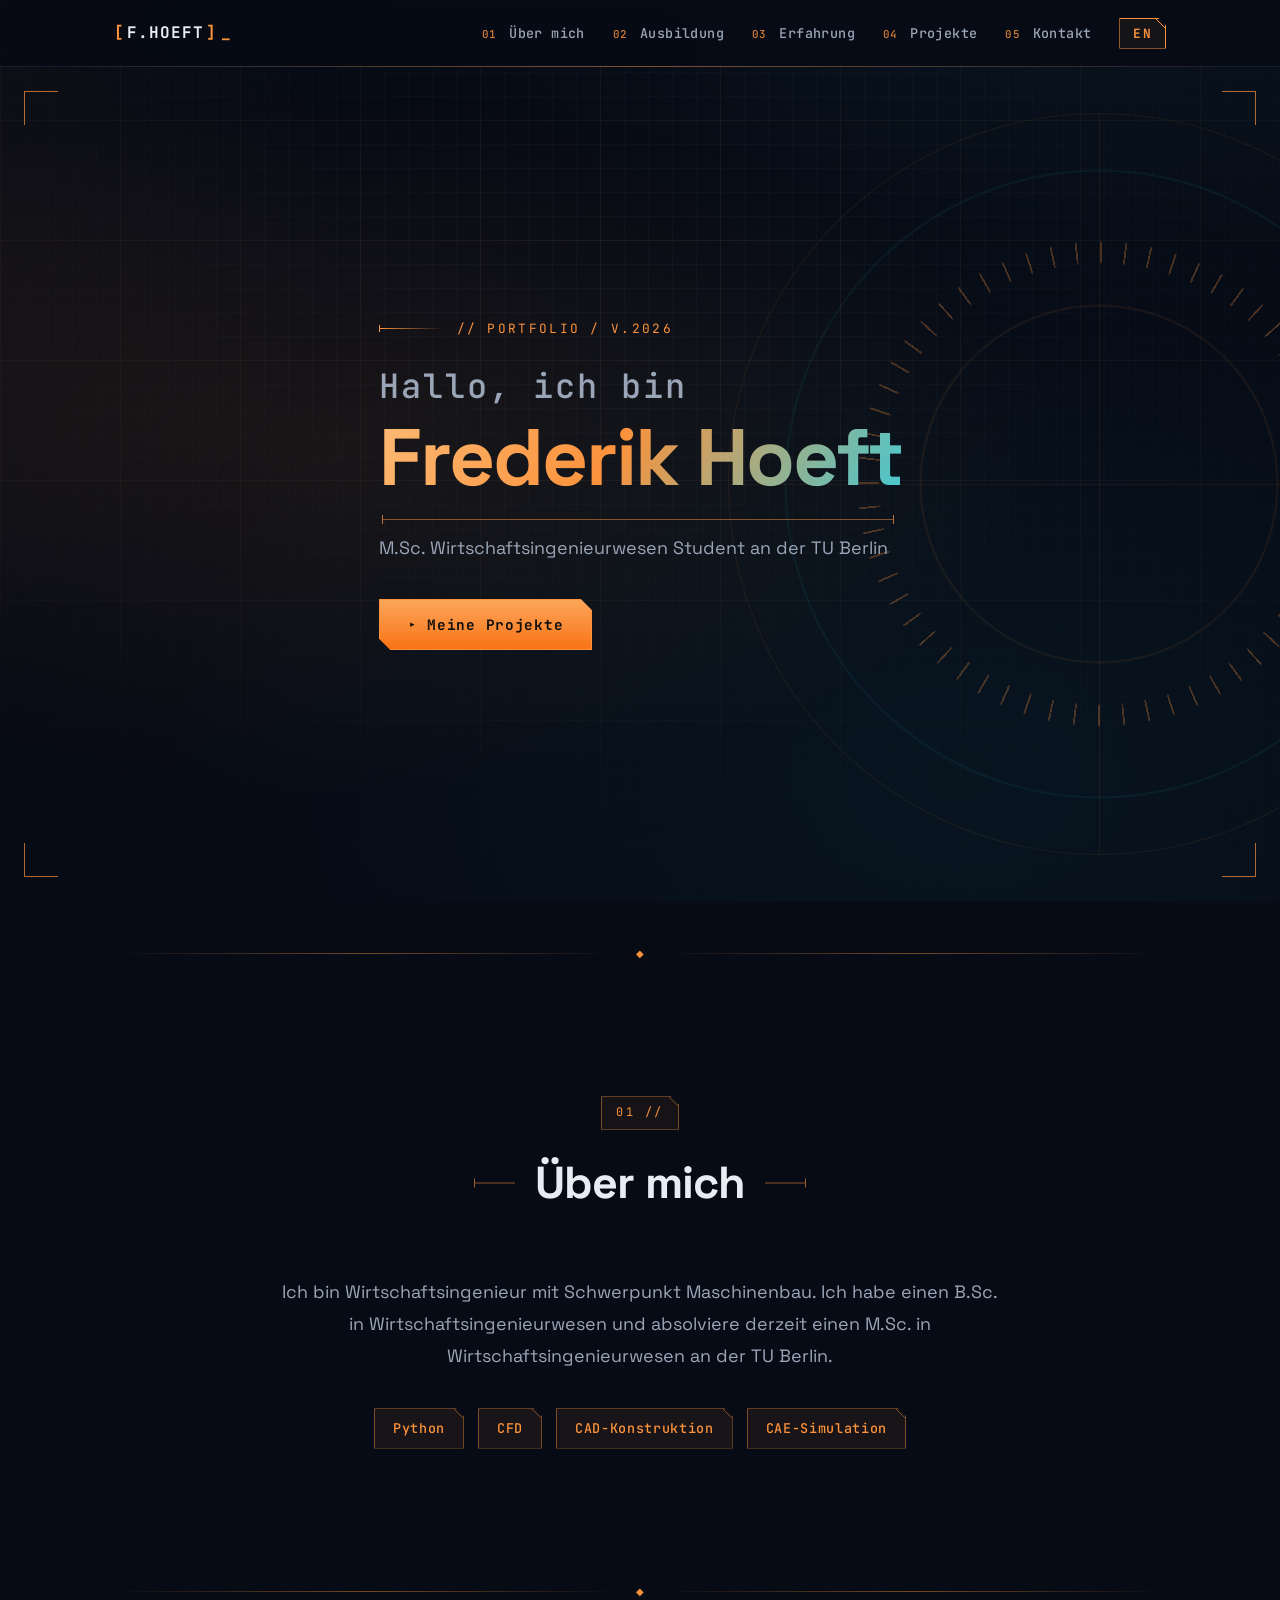
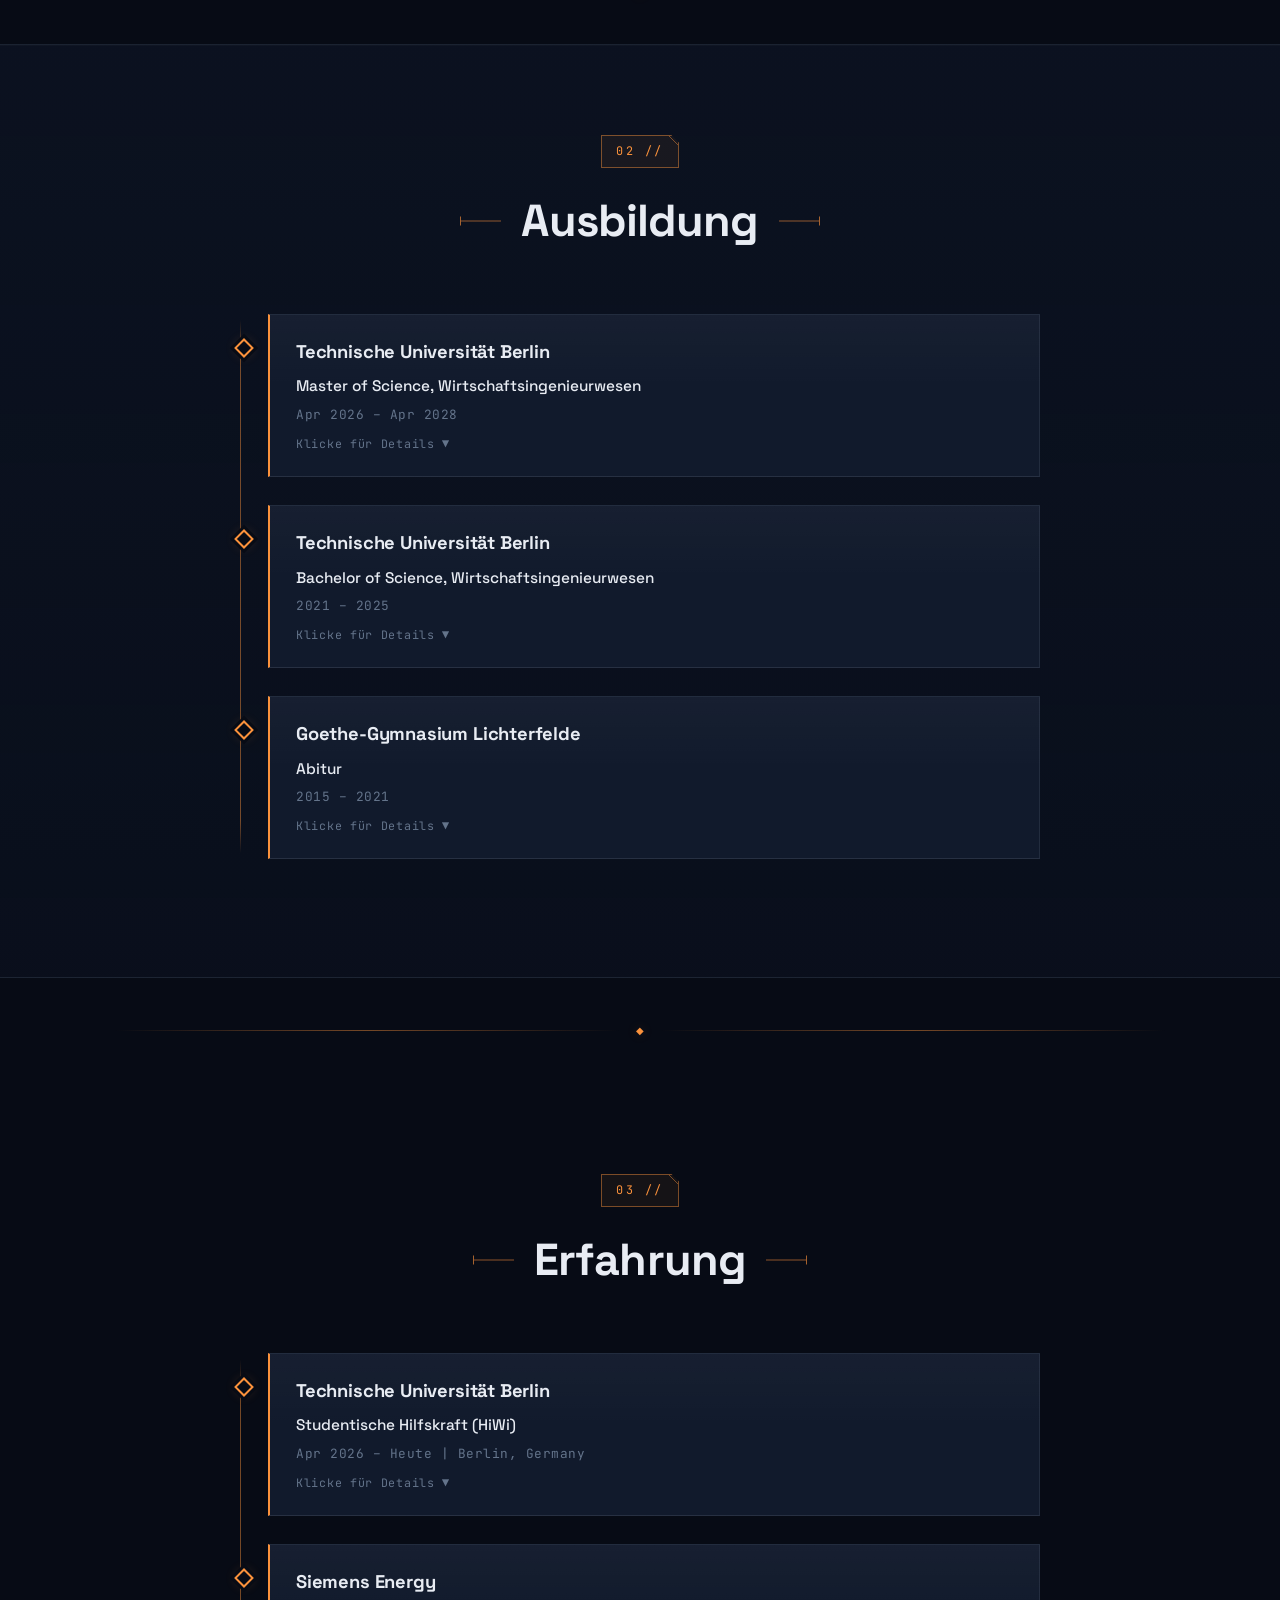
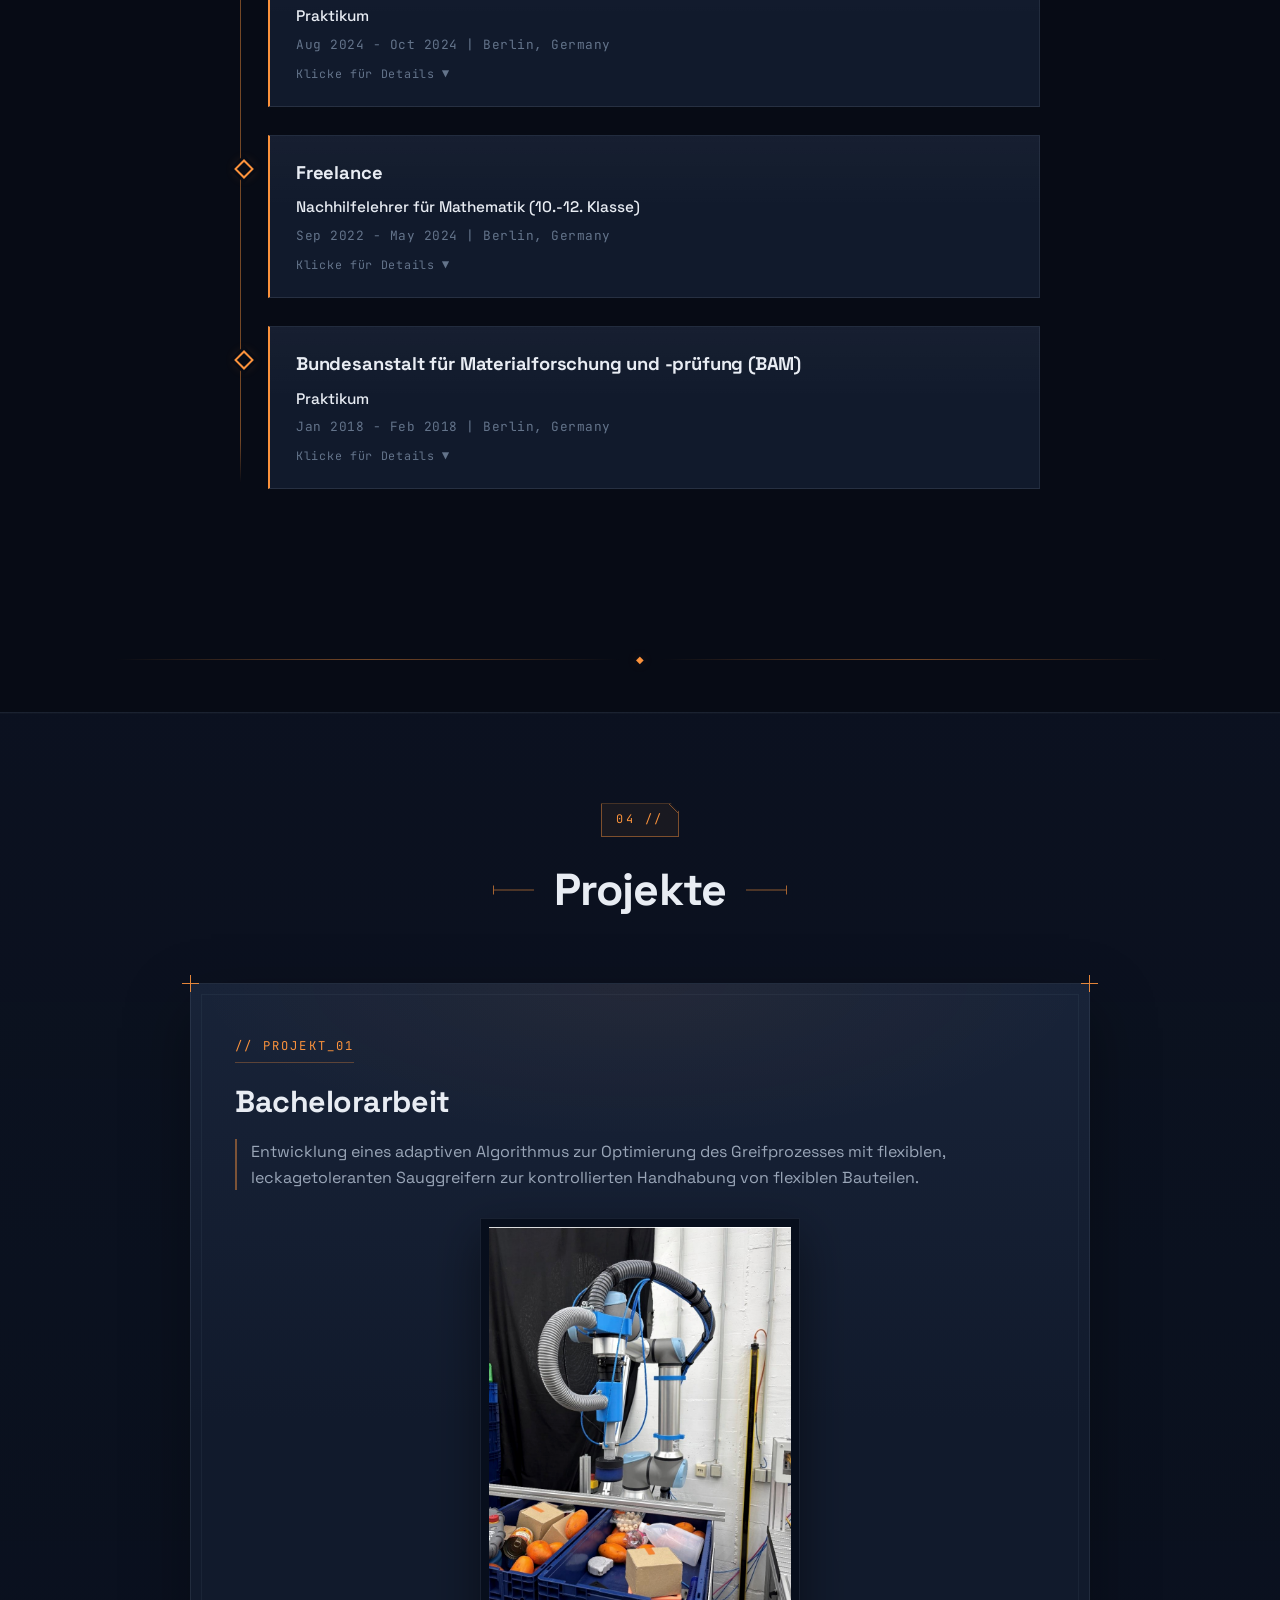
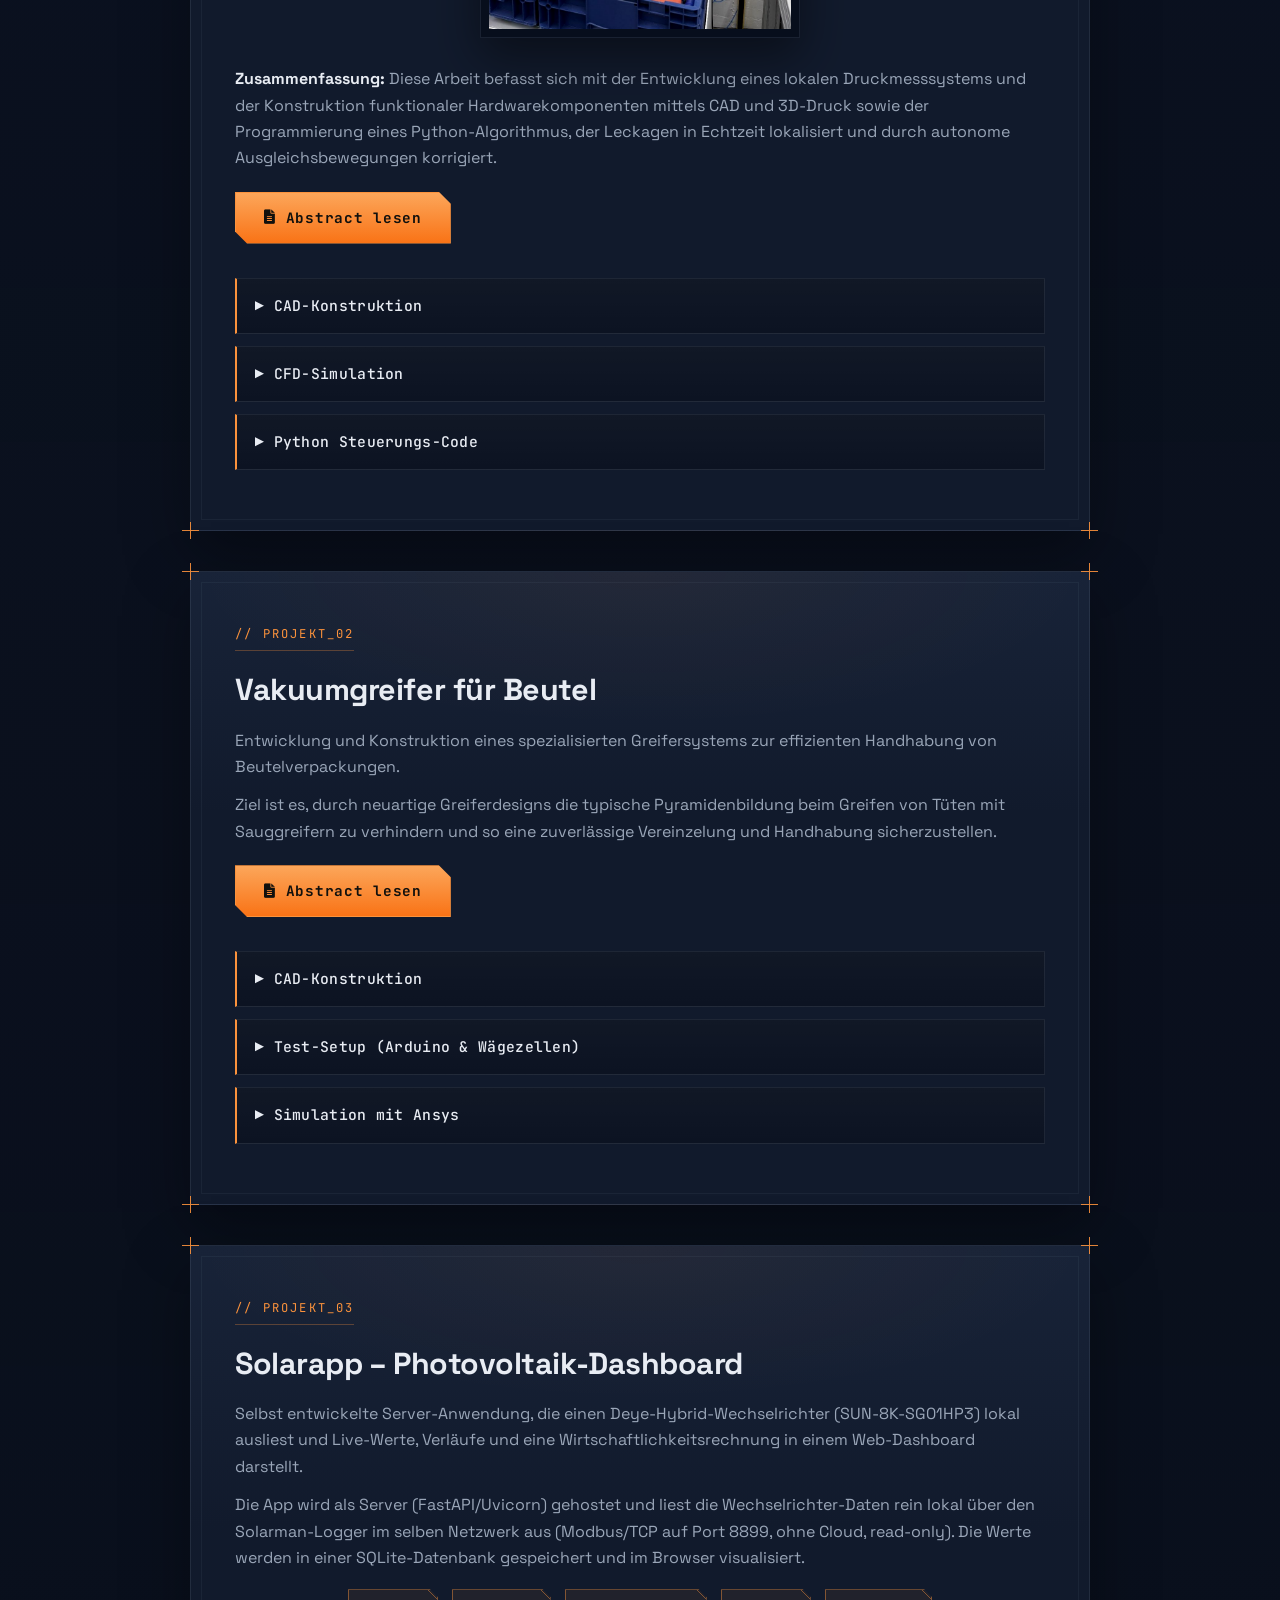
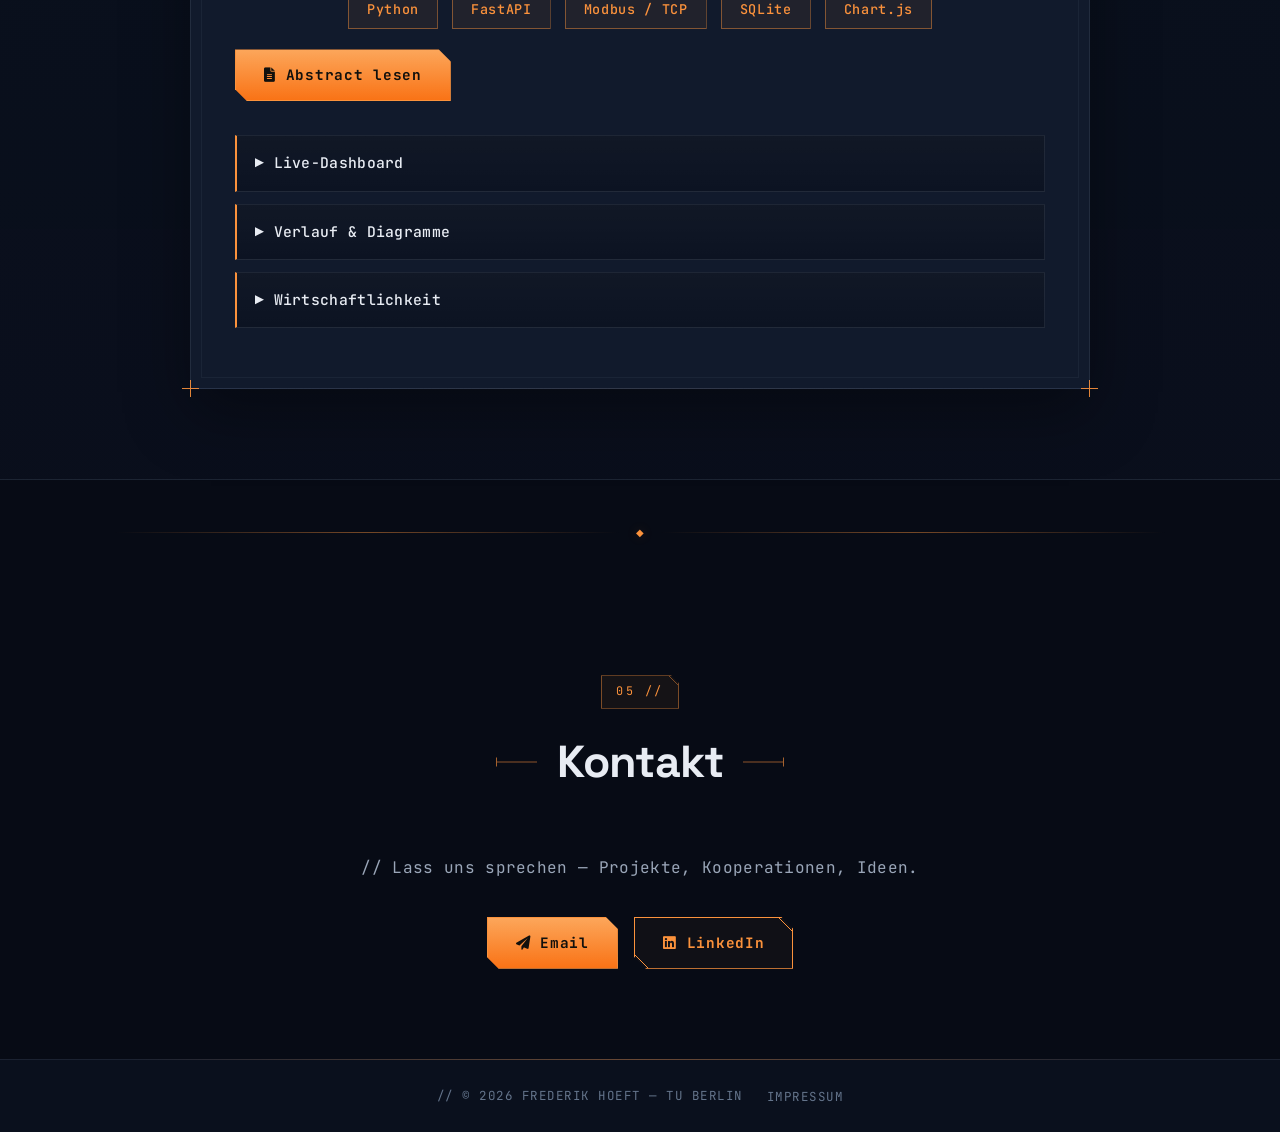
==== commit 4ec9a90a: "abstracts" ====
--- a/index.html
+++ b/index.html
@@ -320,6 +320,10 @@
                 <p data-de="Entwicklung und Konstruktion eines spezialisierten Greifersystems zur effizienten Handhabung von Beutelverpackungen." data-en="Development and design of a specialized gripper system for efficient handling of bag packaging.">Entwicklung und Konstruktion eines spezialisierten Greifersystems zur effizienten Handhabung von Beutelverpackungen.</p>
                 <p style="margin-top: 12px;" data-de="Ziel ist es, durch neuartige Greiferdesigns die typische Pyramidenbildung beim Greifen von Tüten mit Sauggreifern zu verhindern und so eine zuverlässige Vereinzelung und Handhabung sicherzustellen." data-en="The goal is to prevent the typical pyramid formation that occurs when gripping bags with suction grippers, by exploring novel gripper designs that ensure reliable singulation and handling.">Ziel ist es, durch neuartige Greiferdesigns die typische Pyramidenbildung beim Greifen von Tüten mit Sauggreifern zu verhindern und so eine zuverlässige Vereinzelung und Handhabung sicherzustellen.</p>
 
+                <div class="project-actions">
+                    <a href="abstract2.html" class="btn" target="_blank"><i class="fas fa-file-alt"></i> <span data-de="Abstract lesen" data-en="Read Abstract">Abstract lesen</span></a>
+                </div>
+
                 <div class="project-sub-sections" style="margin-top: 24px;">
                     <div class="sub-section">
                         <h4 class="sub-toggle" data-de="▶ CAD-Konstruktion" data-en="▶ CAD Design">▶ CAD-Konstruktion</h4>
@@ -372,6 +376,10 @@
                     <span class="tag">Chart.js</span>
                 </div>
 
+                <div class="project-actions">
+                    <a href="abstract3.html" class="btn" target="_blank"><i class="fas fa-file-alt"></i> <span data-de="Abstract lesen" data-en="Read Abstract">Abstract lesen</span></a>
+                </div>
+
                 <div class="project-sub-sections" style="margin-top: 24px;">
 
                     <div class="sub-section">
@@ -493,6 +501,11 @@
         </div>
     </div>
 
+    <div class="lightbox" id="lightbox" aria-hidden="true" role="dialog" aria-label="Bildansicht">
+        <button type="button" class="lightbox-close" id="lightbox-close" aria-label="Schließen">×</button>
+        <img class="lightbox-img" id="lightbox-img" src="" alt="">
+    </div>
+
     <script src="script.js"></script>
 </body>
 </html>
--- a/style.css
+++ b/style.css
@@ -1010,6 +1010,86 @@
     padding: 6px;
 }
 
+/* =========================================
+   LIGHTBOX (Bildansicht)
+   ========================================= */
+.project-full img {
+    cursor: pointer;
+}
+
+/* Einheitliches Hover-Highlight für alle anklickbaren Bilder
+   (CAD-Bilder werden bereits über .cad-figure:hover hervorgehoben) */
+.robot-img,
+.cfd-img,
+.app-shot {
+    transition: border-color 0.3s ease, transform 0.3s ease;
+}
+
+.robot-img:hover,
+.cfd-img:hover,
+.app-shot:hover {
+    border-color: var(--line-strong);
+    transform: translateY(-3px);
+}
+
+.lightbox {
+    position: fixed;
+    inset: 0;
+    z-index: 2000;
+    display: none;
+    align-items: center;
+    justify-content: center;
+    padding: 4vh 4vw;
+    background: rgba(4, 7, 14, 0.88);
+    backdrop-filter: blur(6px);
+    -webkit-backdrop-filter: blur(6px);
+}
+
+.lightbox.is-open {
+    display: flex;
+}
+
+.lightbox-img {
+    max-width: 92vw;
+    max-height: 92vh;
+    width: auto;
+    height: auto;
+    object-fit: contain;
+    border: 1px solid var(--line-strong);
+    border-radius: 8px;
+    background: var(--bg);
+    padding: 6px;
+    box-shadow: 0 24px 70px rgba(0, 0, 0, 0.6);
+    cursor: default;
+}
+
+.lightbox-close {
+    position: fixed;
+    top: 22px;
+    right: 26px;
+    width: 46px;
+    height: 46px;
+    display: flex;
+    align-items: center;
+    justify-content: center;
+    font-family: var(--mono);
+    font-size: 1.6rem;
+    line-height: 1;
+    color: var(--primary);
+    background: rgba(12, 19, 34, 0.85);
+    border: 1.5px solid var(--primary);
+    border-radius: 50%;
+    cursor: pointer;
+    transition: background 0.2s ease, color 0.2s ease, box-shadow 0.2s ease, transform 0.2s ease;
+}
+
+.lightbox-close:hover {
+    background: var(--primary);
+    color: var(--bg);
+    box-shadow: 0 0 18px var(--primary-glow);
+    transform: scale(1.06);
+}
+
 /* Sub-sections */
 .project-sub-sections {
     margin-top: 26px;
